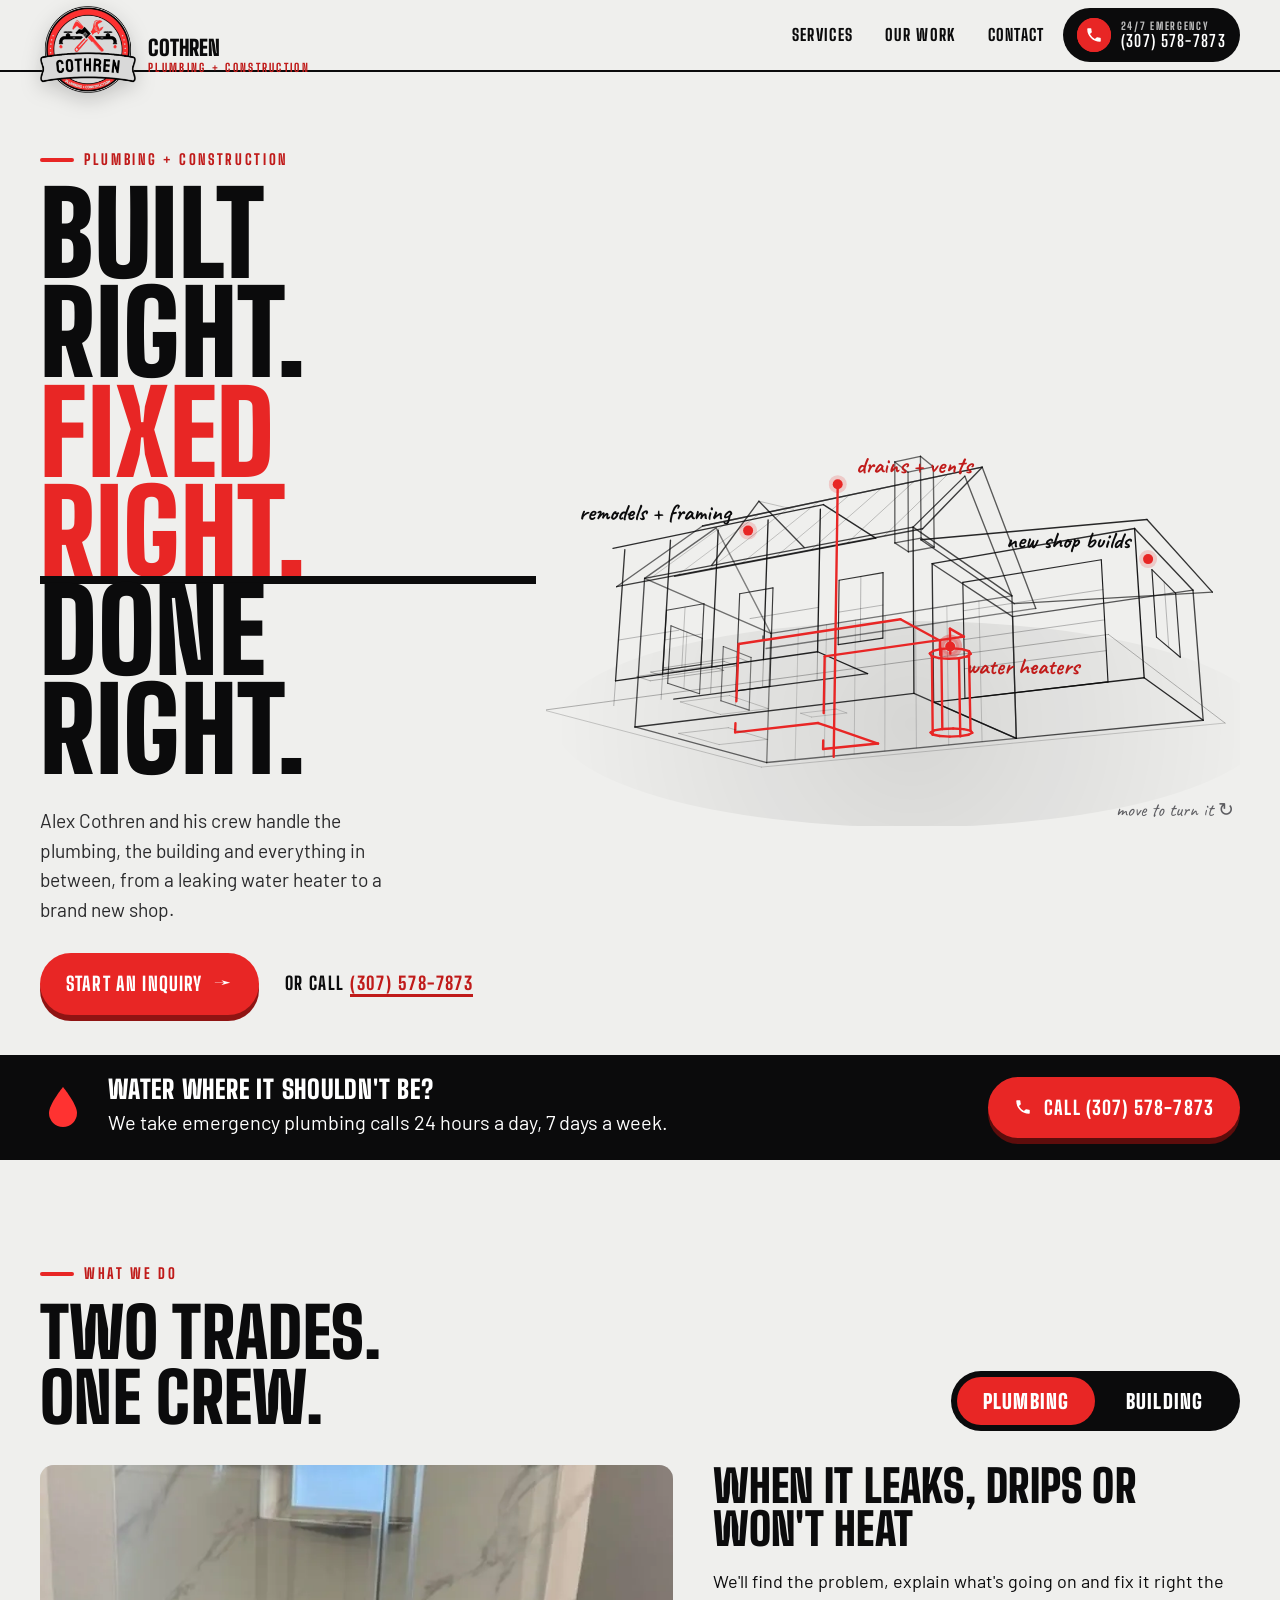
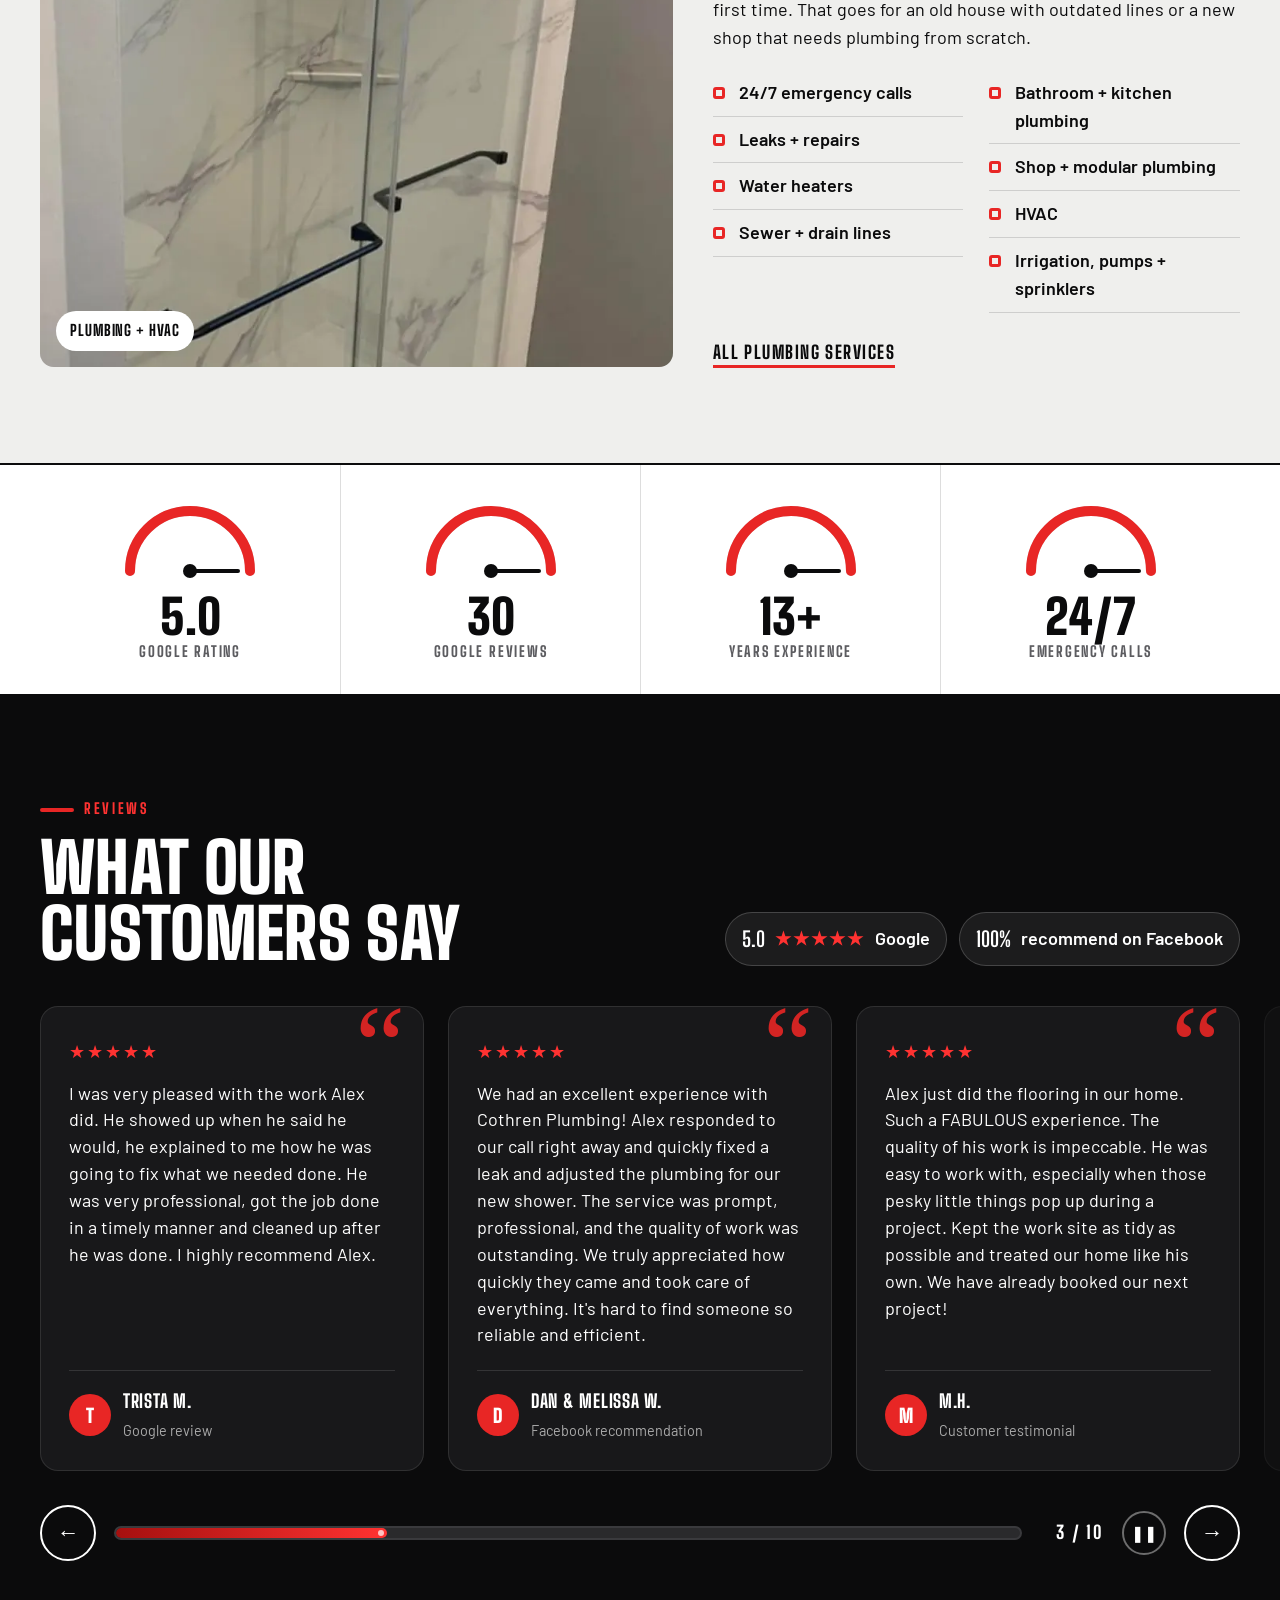
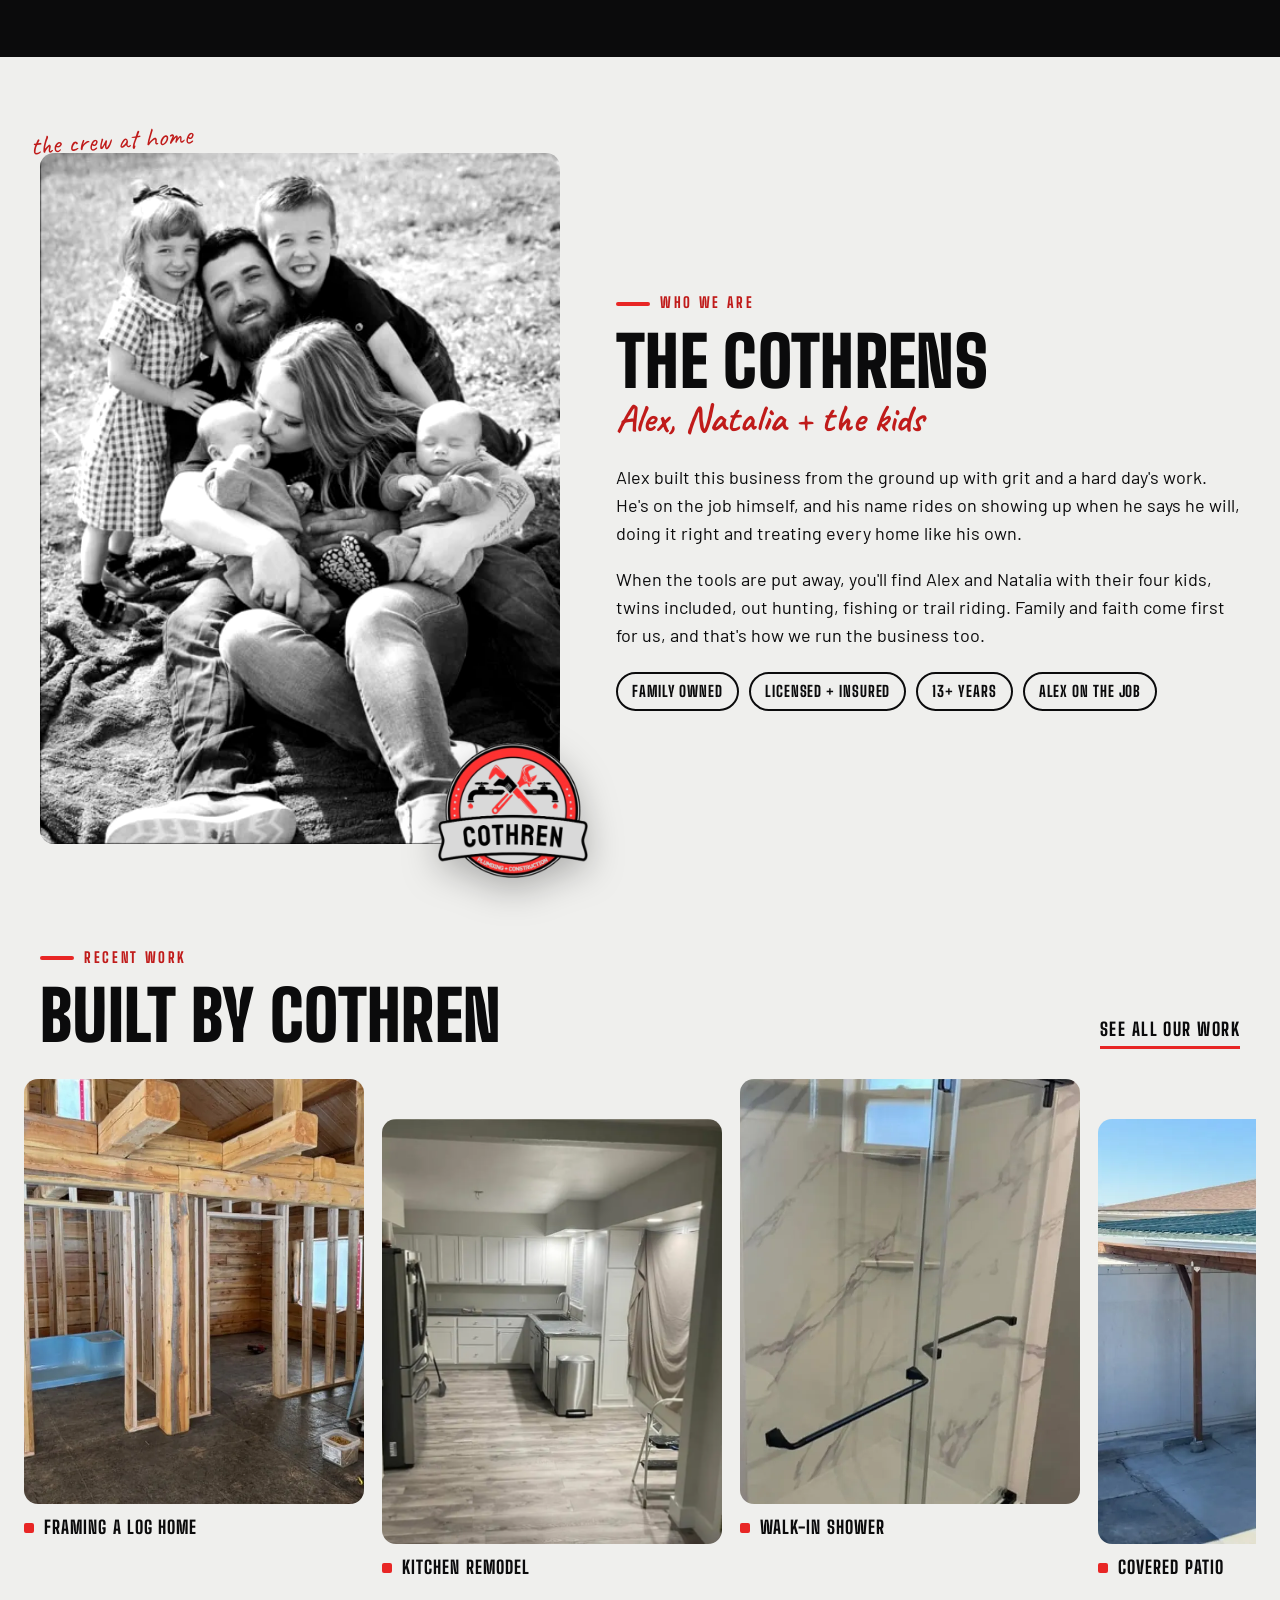
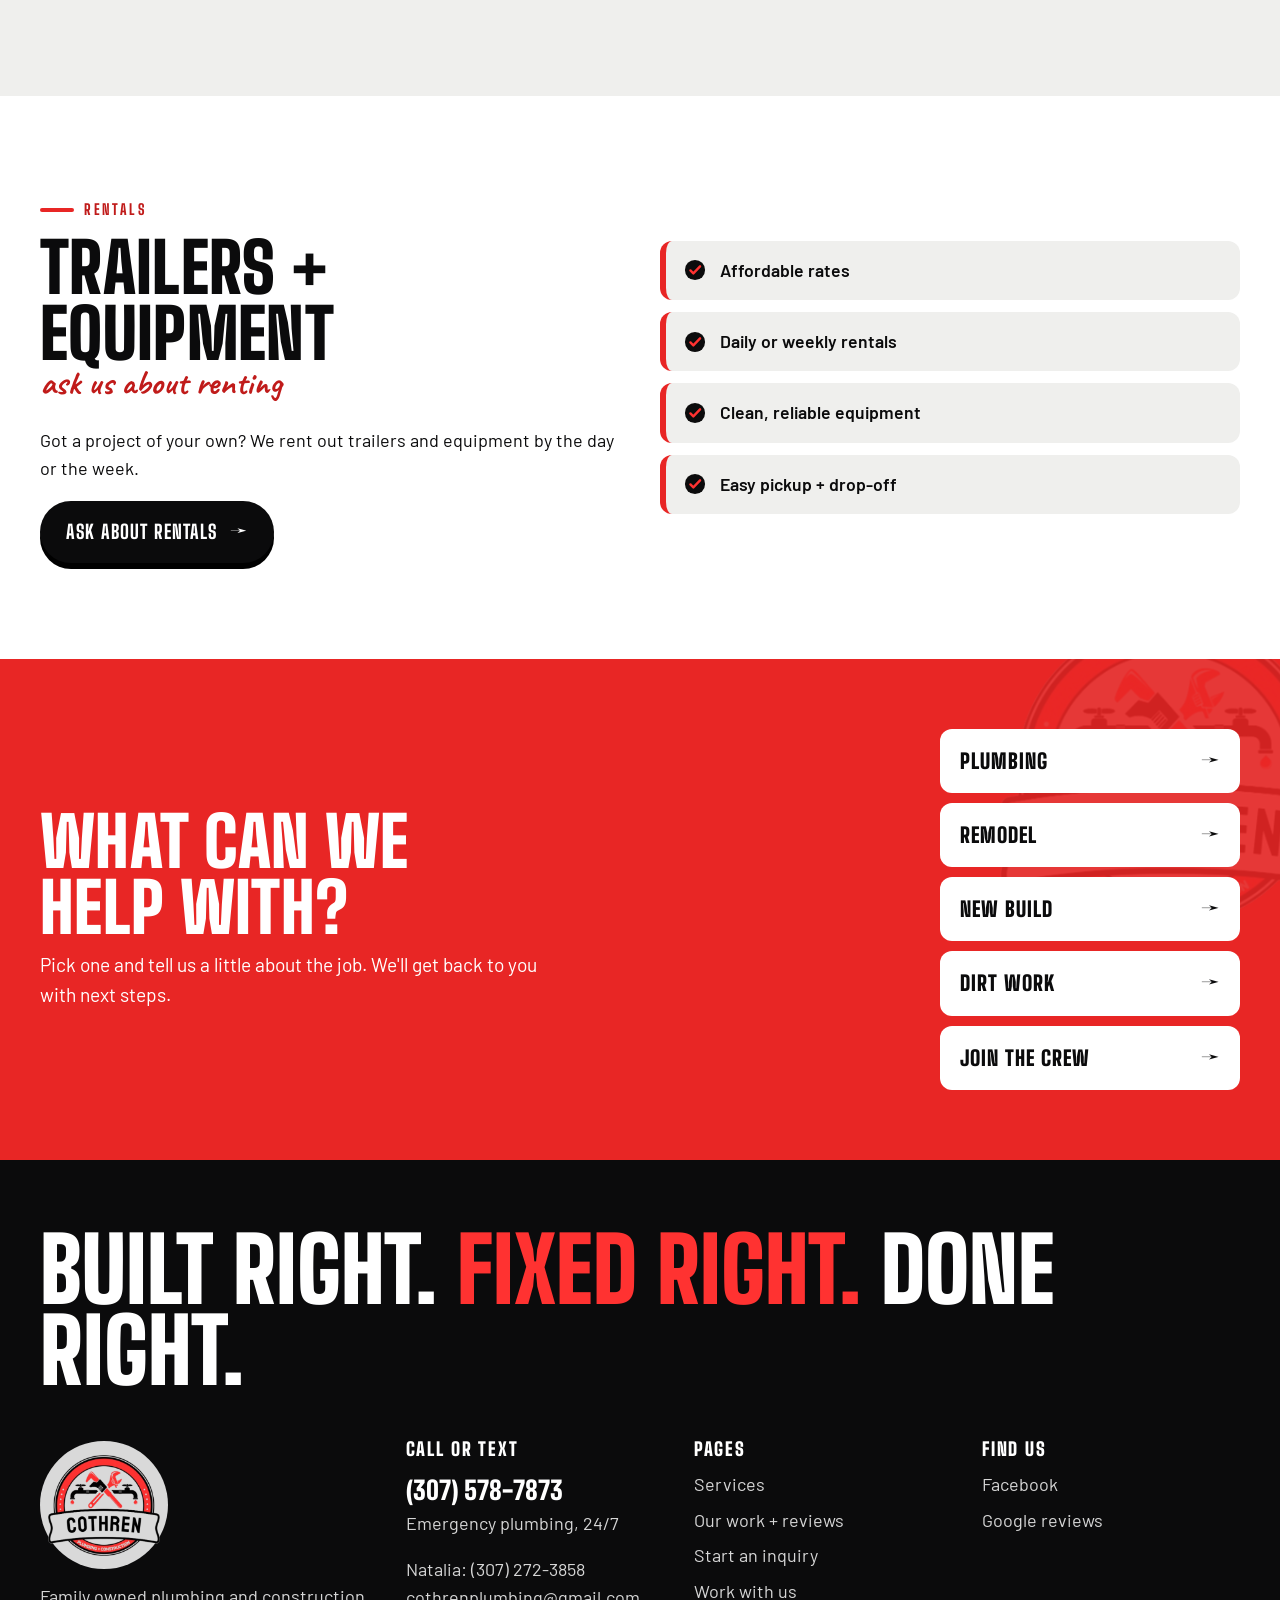
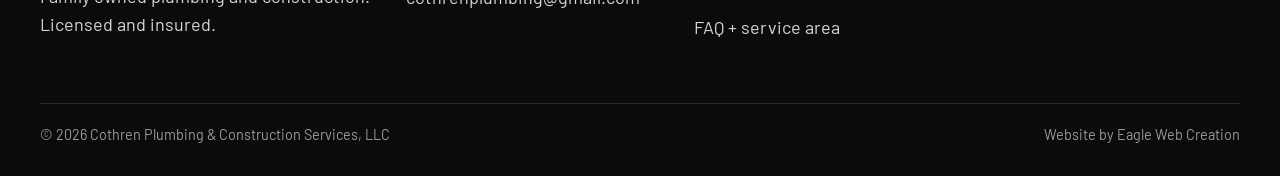
==== index.html @ 274f6be0 "First version of the Cothren Plumbing & Construction site Five pages (home, services, work, contact," ====
<!doctype html>
<html lang="en">
<head>
<meta charset="utf-8">
<meta name="viewport" content="width=device-width, initial-scale=1">
<title>Cothren Plumbing &amp; Construction | Plumbing, Remodels and New Builds</title>
<meta name="description" content="Plumbing, HVAC, remodels, new homes and shops, dirt work and concrete from one family owned crew. Emergency plumbing calls 24/7. Licensed and insured.">
<meta name="robots" content="noindex, nofollow">
<link rel="canonical" href="https://cothrenplumbingandconstruction.com/">
<meta name="theme-color" content="#0B0B0C">
<meta property="og:type" content="website">
<meta property="og:site_name" content="Cothren Plumbing &amp; Construction">
<meta property="og:title" content="Cothren Plumbing &amp; Construction | Plumbing, Remodels and New Builds">
<meta property="og:description" content="Plumbing, HVAC, remodels, new homes and shops, dirt work and concrete from one family owned crew. Emergency plumbing calls 24/7. Licensed and insured.">
<meta property="og:url" content="https://cothrenplumbingandconstruction.com/">
<meta property="og:image" content="https://cothrenplumbingandconstruction.com/images/og-cothren.jpg">
<meta property="og:image:width" content="1200">
<meta property="og:image:height" content="630">
<meta property="og:image:alt" content="Cothren Plumbing &amp; Construction badge logo with the words Built right. Fixed right. Done right.">
<meta name="twitter:card" content="summary_large_image">
<link rel="icon" href="/favicon.ico" sizes="any">
<link rel="icon" href="/images/favicon-32.png" type="image/png" sizes="32x32">
<link rel="apple-touch-icon" href="/images/apple-touch-icon.png">
<link rel="preconnect" href="https://fonts.googleapis.com">
<link rel="preconnect" href="https://fonts.gstatic.com" crossorigin>
<link rel="stylesheet" href="https://fonts.googleapis.com/css2?family=Barlow:wght@400;600;700&family=Big+Shoulders+Display:wght@800;900&family=Caveat:wght@700&display=swap">
<link rel="stylesheet" href="/styles.css?v=1">
<script type="application/ld+json">{"@context":"https://schema.org","@type":["Plumber","GeneralContractor"],"@id":"https://cothrenplumbingandconstruction.com/#business","name":"Cothren Plumbing & Construction Services, LLC","alternateName":"Cothren Plumbing & Construction","slogan":"Built right. Fixed right. Done right.","url":"https://cothrenplumbingandconstruction.com/","logo":"https://cothrenplumbingandconstruction.com/images/icon-512.png","image":["https://cothrenplumbingandconstruction.com/images/og-cothren.jpg","https://cothrenplumbingandconstruction.com/images/work/kitchen-remodel.jpg","https://cothrenplumbingandconstruction.com/images/work/framing-log-cabin.jpg"],"telephone":"+13075787873","email":"cothrenplumbing@gmail.com","founder":[{"@type":"Person","name":"Alex Cothren"},{"@type":"Person","name":"Natalia Cothren"}],"address":{"@type":"PostalAddress","addressLocality":"Lovell","addressRegion":"WY","addressCountry":"US"},"areaServed":[{"@type":"City","name":"Lovell, Wyoming"},{"@type":"Place","name":"Big Horn Basin, Wyoming"}],"openingHoursSpecification":[{"@type":"OpeningHoursSpecification","dayOfWeek":["Monday","Tuesday","Wednesday","Thursday","Friday","Saturday","Sunday"],"opens":"00:00","closes":"23:59"}],"contactPoint":[{"@type":"ContactPoint","telephone":"+13075787873","contactType":"customer service","availableLanguage":"English"},{"@type":"ContactPoint","telephone":"+13072723858","contactType":"employment inquiries"}],"knowsAbout":["Plumbing","HVAC","Remodeling","New construction","Excavation","Concrete","Irrigation"],"hasOfferCatalog":{"@type":"OfferCatalog","name":"Plumbing and construction services","itemListElement":[{"@type":"Offer","itemOffered":{"@type":"Service","name":"Emergency plumbing"}},{"@type":"Offer","itemOffered":{"@type":"Service","name":"Plumbing repair"}},{"@type":"Offer","itemOffered":{"@type":"Service","name":"Water heater repair and replacement"}},{"@type":"Offer","itemOffered":{"@type":"Service","name":"Sewer and drain lines"}},{"@type":"Offer","itemOffered":{"@type":"Service","name":"HVAC"}},{"@type":"Offer","itemOffered":{"@type":"Service","name":"Full and partial remodels"}},{"@type":"Offer","itemOffered":{"@type":"Service","name":"Bathroom remodels"}},{"@type":"Offer","itemOffered":{"@type":"Service","name":"Flooring"}},{"@type":"Offer","itemOffered":{"@type":"Service","name":"Framing"}},{"@type":"Offer","itemOffered":{"@type":"Service","name":"Drywall"}},{"@type":"Offer","itemOffered":{"@type":"Service","name":"Painting"}},{"@type":"Offer","itemOffered":{"@type":"Service","name":"Window installation"}},{"@type":"Offer","itemOffered":{"@type":"Service","name":"New construction homes"}},{"@type":"Offer","itemOffered":{"@type":"Service","name":"New construction shops"}},{"@type":"Offer","itemOffered":{"@type":"Service","name":"Shed and garage builds"}},{"@type":"Offer","itemOffered":{"@type":"Service","name":"Deck and fence building and repair"}},{"@type":"Offer","itemOffered":{"@type":"Service","name":"Excavation"}},{"@type":"Offer","itemOffered":{"@type":"Service","name":"Dirt work"}},{"@type":"Offer","itemOffered":{"@type":"Service","name":"Concrete"}},{"@type":"Offer","itemOffered":{"@type":"Service","name":"Irrigation, pump and sprinkler installation and repair"}},{"@type":"Offer","itemOffered":{"@type":"Service","name":"Custom landscaping"}},{"@type":"Offer","itemOffered":{"@type":"Service","name":"Trailer and equipment rentals"}}]},"sameAs":["https://www.facebook.com/profile.php?id=100093458192130","https://maps.google.com/?cid=2428096100766820011"]}</script>
<script type="application/ld+json">{"@context":"https://schema.org","@type":"WebSite","name":"Cothren Plumbing & Construction","url":"https://cothrenplumbingandconstruction.com/","publisher":{"@id":"https://cothrenplumbingandconstruction.com/#business"}}</script>
</head>
<body>
<a class="skip" href="#main">Skip to content</a>
<header class="top">
  <div class="wrap">
    <a class="brand" href="/" aria-label="Cothren Plumbing &amp; Construction home">
      <img src="/images/logo-badge-360.png" alt="" width="360" height="325">
      <span class="name">Cothren<small>Plumbing + Construction</small></span>
    </a>
    <button class="menu-btn" type="button" aria-expanded="false" aria-controls="nav" aria-label="Menu"><span></span><span></span><span></span></button>
    <nav class="nav" id="nav" aria-label="Main">
      <a href="/services">Services</a>
      <a href="/work">Our Work</a>
      <a href="/contact">Contact</a>
      <a class="call-pill" href="tel:+13075787873"><span class="dot"><svg viewBox="0 0 24 24" width="18" height="18" aria-hidden="true"><path fill="currentColor" d="M6.6 10.8a15.1 15.1 0 0 0 6.6 6.6l2.2-2.2a1 1 0 0 1 1-.25 11.4 11.4 0 0 0 3.6.57 1 1 0 0 1 1 1V20a1 1 0 0 1-1 1A17 17 0 0 1 3 4a1 1 0 0 1 1-1h3.5a1 1 0 0 1 1 1c0 1.25.2 2.45.57 3.57a1 1 0 0 1-.25 1z"/></svg></span><span><small>24/7 emergency</small><b>(307) 578-7873</b></span></a>
    </nav>
  </div>
</header>
<main id="main">
<section class="hero">
  <div class="wrap">
    <div>
      <p class="kicker">Plumbing + Construction</p>
      <h1 class="motto"><span class="ln">Built right.</span><span class="ln">Fixed right.</span><span class="ln">Done right.</span></h1>
      <p class="hero-lede">Alex Cothren and his crew handle the plumbing, the building and everything in between, from a leaking water heater to a brand new shop.</p>
      <div class="hero-cta">
        <a class="btn" href="/contact">Start an inquiry <span class="arr" aria-hidden="true">&rarr;</span></a>
        <span class="or">or call <a href="tel:+13075787873">(307) 578-7873</a></span>
      </div>
    </div>
    <div class="stage" aria-label="A turning 3D blueprint of a house and shop with the plumbing drawn in red" role="img">
      <canvas id="house3d" aria-hidden="true"></canvas>
      <div class="note l" data-at="roof"><i></i><span>remodels + framing</span></div>
      <div class="note r red" data-at="vent"><i></i><span>drains + vents</span></div>
      <div class="note b red" data-at="heater"><i></i><span>water heaters</span></div>
      <div class="note l" data-at="shop"><i></i><span>new shop builds</span></div>
      <span class="hint" aria-hidden="true">move to turn it &#8635;</span>
    </div>
  </div>
</section>

<section class="band" aria-label="Emergency plumbing">
  <div class="wrap">
    <svg class="drop" viewBox="0 0 46 46" aria-hidden="true"><path d="M23 3C23 3 9 20 9 29a14 14 0 0 0 28 0C37 20 23 3 23 3z"/></svg>
    <p><b>Water where it shouldn't be?</b>We take emergency plumbing calls 24 hours a day, 7 days a week.</p>
    <a class="btn" href="tel:+13075787873"><svg viewBox="0 0 24 24" width="18" height="18" aria-hidden="true"><path fill="currentColor" d="M6.6 10.8a15.1 15.1 0 0 0 6.6 6.6l2.2-2.2a1 1 0 0 1 1-.25 11.4 11.4 0 0 0 3.6.57 1 1 0 0 1 1 1V20a1 1 0 0 1-1 1A17 17 0 0 1 3 4a1 1 0 0 1 1-1h3.5a1 1 0 0 1 1 1c0 1.25.2 2.45.57 3.57a1 1 0 0 1-.25 1z"/></svg> Call (307) 578-7873</a>
  </div>
</section>

<section class="pad" aria-labelledby="trades-h">
  <div class="wrap">
    <div class="trades-head reveal">
      <div><p class="kicker">What we do</p><h2 id="trades-h">Two trades.<br>One crew.</h2></div>
      <div class="switch" role="tablist" aria-label="Pick a trade" data-side="plumb">
        <span class="knob" aria-hidden="true"></span>
        <button role="tab" id="t-plumb" aria-selected="true" aria-controls="p-plumb" data-side="plumb">Plumbing</button>
        <button role="tab" id="t-build" aria-selected="false" aria-controls="p-build" data-side="build" tabindex="-1">Building</button>
      </div>
    </div>
    <div class="trade show" id="p-plumb" role="tabpanel" aria-labelledby="t-plumb">
      <div class="pic"><picture><source srcset="/images/work/shower-glass-door.webp" type="image/webp"><img src="/images/work/shower-glass-door.jpg" alt="A finished walk-in shower with a glass door" width="805" height="765" loading="lazy" decoding="async"></picture><span class="tag">Plumbing + HVAC</span></div>
      <div class="copy">
        <h3>When it leaks, drips or won't heat</h3>
        <p>We'll find the problem, explain what's going on and fix it right the first time. That goes for an old house with outdated lines or a new shop that needs plumbing from scratch.</p>
        <ul class="svc-list"><li>24/7 emergency calls</li><li>Leaks + repairs</li><li>Water heaters</li><li>Sewer + drain lines</li><li>Bathroom + kitchen plumbing</li><li>Shop + modular plumbing</li><li>HVAC</li><li>Irrigation, pumps + sprinklers</li></ul>
        <a class="textlink" href="/services#plumbing">All plumbing services</a>
      </div>
    </div>
    <div class="trade" id="p-build" role="tabpanel" aria-labelledby="t-build" hidden>
      <div class="pic"><picture><source srcset="/images/work/framing-log-cabin.webp" type="image/webp"><img src="/images/work/framing-log-cabin.jpg" alt="Log home framing going up" width="902" height="772" loading="lazy" decoding="async"></picture><span class="tag">Construction</span></div>
      <div class="copy">
        <h3>From the dirt work to the trim</h3>
        <p>Remodels, new homes, shops, decks and the ground work underneath them. Because we do plumbing too, the pipes in your remodel get done by the same people who built it.</p>
        <ul class="svc-list"><li>Full + partial remodels</li><li>Flooring</li><li>Framing + drywall</li><li>New homes + shops</li><li>Sheds + garages</li><li>Decks + fences</li><li>Windows + painting</li><li>Excavation, dirt work + concrete</li></ul>
        <a class="textlink" href="/services#remodels">All construction services</a>
      </div>
    </div>
  </div>
</section>

<section class="gauges" aria-label="Cothren by the numbers">
  <div class="wrap">
    <div class="gauge" data-val="5.0" data-max="5" data-dec="1" data-suf="">
        <svg viewBox="0 0 132 82" aria-hidden="true"><path class="arc" d="M6 72 A60 60 0 0 1 126 72"/><path class="fill" d="M6 72 A60 60 0 0 1 126 72"/><g class="needle"><line x1="66" y1="72" x2="66" y2="24" stroke="#0B0B0C" stroke-width="4" stroke-linecap="round"/></g><circle class="hub" cx="66" cy="72" r="7"/></svg>
        <b>5.0</b><span>Google rating</span>
      </div>
    <div class="gauge" data-val="30" data-max="30" data-dec="0" data-suf="">
        <svg viewBox="0 0 132 82" aria-hidden="true"><path class="arc" d="M6 72 A60 60 0 0 1 126 72"/><path class="fill" d="M6 72 A60 60 0 0 1 126 72"/><g class="needle"><line x1="66" y1="72" x2="66" y2="24" stroke="#0B0B0C" stroke-width="4" stroke-linecap="round"/></g><circle class="hub" cx="66" cy="72" r="7"/></svg>
        <b>30</b><span>Google reviews</span>
      </div>
    <div class="gauge" data-val="13" data-max="13" data-dec="0" data-suf="+">
        <svg viewBox="0 0 132 82" aria-hidden="true"><path class="arc" d="M6 72 A60 60 0 0 1 126 72"/><path class="fill" d="M6 72 A60 60 0 0 1 126 72"/><g class="needle"><line x1="66" y1="72" x2="66" y2="24" stroke="#0B0B0C" stroke-width="4" stroke-linecap="round"/></g><circle class="hub" cx="66" cy="72" r="7"/></svg>
        <b>13+</b><span>Years experience</span>
      </div>
    <div class="gauge" data-val="24" data-max="24" data-dec="0" data-suf="/7">
        <svg viewBox="0 0 132 82" aria-hidden="true"><path class="arc" d="M6 72 A60 60 0 0 1 126 72"/><path class="fill" d="M6 72 A60 60 0 0 1 126 72"/><g class="needle"><line x1="66" y1="72" x2="66" y2="24" stroke="#0B0B0C" stroke-width="4" stroke-linecap="round"/></g><circle class="hub" cx="66" cy="72" r="7"/></svg>
        <b>24/7</b><span>Emergency calls</span>
      </div>
  </div>
</section>

<section class="reviews pad on-dark" aria-labelledby="rv-h">
  <div class="wrap">
    <div class="head reveal">
      <div><p class="kicker">Reviews</p><h2 id="rv-h">What our<br>customers say</h2></div>
      <div class="score">
        <a href="https://maps.google.com/?cid=2428096100766820011" target="_blank" rel="noopener"><b>5.0</b> <span class="stars" aria-hidden="true">&#9733;&#9733;&#9733;&#9733;&#9733;</span> Google</a>
        <a href="https://www.facebook.com/profile.php?id=100093458192130&sk=reviews" target="_blank" rel="noopener"><b>100%</b> recommend on Facebook</a>
      </div>
    </div>
    <div class="carousel" role="region" aria-roledescription="carousel" aria-labelledby="rv-h" tabindex="0">
      <div class="track">
        <article class="rv" aria-roledescription="slide">
          <div class="stars" aria-label="5 out of 5 stars">&#9733;&#9733;&#9733;&#9733;&#9733;</div>
          <blockquote>I was very pleased with the work Alex did. He showed up when he said he would, he explained to me how he was going to fix what we needed done. He was very professional, got the job done in a timely manner and cleaned up after he was done. I highly recommend Alex.</blockquote>
          <div class="who"><span class="av" aria-hidden="true">T</span><span><b>Trista M.</b><small>Google review</small></span></div>
        </article><article class="rv" aria-roledescription="slide">
          <div class="stars" aria-label="5 out of 5 stars">&#9733;&#9733;&#9733;&#9733;&#9733;</div>
          <blockquote>We had an excellent experience with Cothren Plumbing! Alex responded to our call right away and quickly fixed a leak and adjusted the plumbing for our new shower. The service was prompt, professional, and the quality of work was outstanding. We truly appreciated how quickly they came and took care of everything. It&#x27;s hard to find someone so reliable and efficient.</blockquote>
          <div class="who"><span class="av" aria-hidden="true">D</span><span><b>Dan &amp; Melissa W.</b><small>Facebook recommendation</small></span></div>
        </article><article class="rv" aria-roledescription="slide">
          <div class="stars" aria-label="5 out of 5 stars">&#9733;&#9733;&#9733;&#9733;&#9733;</div>
          <blockquote>Alex just did the flooring in our home. Such a FABULOUS experience. The quality of his work is impeccable. He was easy to work with, especially when those pesky little things pop up during a project. Kept the work site as tidy as possible and treated our home like his own. We have already booked our next project!</blockquote>
          <div class="who"><span class="av" aria-hidden="true">M</span><span><b>M.H.</b><small>Customer testimonial</small></span></div>
        </article><article class="rv" aria-roledescription="slide">
          <div class="stars" aria-label="5 out of 5 stars">&#9733;&#9733;&#9733;&#9733;&#9733;</div>
          <blockquote>What a great company! Stand up family running this business. We had a plumbing issue we were stumped on. We called Cothren Plumbing. Alex helped us and we were good to go in no time! Definitely recommend!</blockquote>
          <div class="who"><span class="av" aria-hidden="true">B</span><span><b>Brook G.</b><small>Google review</small></span></div>
        </article><article class="rv" aria-roledescription="slide">
          <div class="stars" aria-label="5 out of 5 stars">&#9733;&#9733;&#9733;&#9733;&#9733;</div>
          <blockquote>We were having trouble with a backed up sewer line. Although Alex was working out of town, as soon as he finished the job he was at our back door willing to help us with the problem. It wasn&#x27;t something that was a quick fix but he was here until after dark. He made sure everything was working properly before he left for home.</blockquote>
          <div class="who"><span class="av" aria-hidden="true">J</span><span><b>J.J.</b><small>Customer testimonial</small></span></div>
        </article><article class="rv" aria-roledescription="slide">
          <div class="stars" aria-label="5 out of 5 stars">&#9733;&#9733;&#9733;&#9733;&#9733;</div>
          <blockquote>Hired him to install kitchen floor. Very Very professional. The guys working with him are just as professional. Reasonable price. Highly recommend.</blockquote>
          <div class="who"><span class="av" aria-hidden="true">D</span><span><b>Dave N.</b><small>Facebook recommendation</small></span></div>
        </article><article class="rv" aria-roledescription="slide">
          <div class="stars" aria-label="5 out of 5 stars">&#9733;&#9733;&#9733;&#9733;&#9733;</div>
          <blockquote>We had Alex remodel 3 bathrooms in our home. We really appreciated his reliability and timeliness. He was especially skilled at problem solving some of the issues with updating and rerouting plumbing in our older home.</blockquote>
          <div class="who"><span class="av" aria-hidden="true">J</span><span><b>J.A.</b><small>Customer testimonial</small></span></div>
        </article><article class="rv" aria-roledescription="slide">
          <div class="stars" aria-label="5 out of 5 stars">&#9733;&#9733;&#9733;&#9733;&#9733;</div>
          <blockquote>Alex was in and out super quick when fixing our hot water heater. He had to go underneath the house at one point. My husband went down about a week later to check the work and was surprised at how neat and tidy he left everything. Price was very reasonable. Highly recommend.</blockquote>
          <div class="who"><span class="av" aria-hidden="true">J</span><span><b>J.B.</b><small>Customer testimonial</small></span></div>
        </article><article class="rv" aria-roledescription="slide">
          <div class="stars" aria-label="5 out of 5 stars">&#9733;&#9733;&#9733;&#9733;&#9733;</div>
          <blockquote>Alex responded quickly and gave us a bid and time frame that he could complete the work. They came exactly when they said they would and always communicated well with us. They actually completed the job faster than he had projected. We really appreciated that he kept his word. Thanks Alex and Dylan</blockquote>
          <div class="who"><span class="av" aria-hidden="true">B</span><span><b>B. + M.R.</b><small>Customer testimonial</small></span></div>
        </article><article class="rv" aria-roledescription="slide">
          <div class="stars" aria-label="5 out of 5 stars">&#9733;&#9733;&#9733;&#9733;&#9733;</div>
          <blockquote>This family owned business has been nothing but the best! Very fast and very understanding!</blockquote>
          <div class="who"><span class="av" aria-hidden="true">S</span><span><b>Serrenity Z.</b><small>Google review</small></span></div>
        </article>
      </div>
      <div class="ctrl">
        <button class="prev" type="button" aria-label="Previous reviews">&larr;</button>
        <div class="flow" aria-hidden="true"><i></i></div>
        <span class="count" aria-live="polite"></span>
        <button class="pause" type="button" aria-label="Pause reviews" aria-pressed="false"></button>
        <button class="next" type="button" aria-label="Next reviews">&rarr;</button>
      </div>
    </div>
  </div>
</section>

<section class="family pad" aria-labelledby="fam-h">
  <div class="wrap">
    <div class="frame reveal">
      <span class="scrawl" aria-hidden="true">the crew at home</span>
      <picture><source srcset="/images/cothren-family.webp" type="image/webp"><img src="/images/cothren-family.jpg" alt="Alex and Natalia Cothren with their four kids" width="459" height="610" loading="lazy" decoding="async"></picture>
      <img class="badge" src="/images/logo-badge-360.png" alt="" width="360" height="325" loading="lazy">
    </div>
    <div class="reveal">
      <p class="kicker">Who we are</p>
      <h2 id="fam-h">The Cothrens<span class="hand">Alex, Natalia + the kids</span></h2>
      <p>Alex built this business from the ground up with grit and a hard day's work. He's on the job himself, and his name rides on showing up when he says he will, doing it right and treating every home like his own.</p>
      <p>When the tools are put away, you'll find Alex and Natalia with their four kids, twins included, out hunting, fishing or trail riding. Family and faith come first for us, and that's how we run the business too.</p>
      <div class="facts"><span>Family owned</span><span>Licensed + insured</span><span>13+ years</span><span>Alex on the job</span></div>
    </div>
  </div>
</section>

<section class="pad" aria-labelledby="work-h" style="padding-top:0">
  <div class="wrap">
    <div class="strip-head reveal">
      <div><p class="kicker">Recent work</p><h2 id="work-h">Built by Cothren</h2></div>
      <a class="textlink" href="/work">See all our work</a>
    </div>
    <div class="strip" tabindex="0" aria-label="Photos of recent jobs, scroll sideways"><figure><picture><source srcset="/images/work/framing-log-cabin.webp" type="image/webp"><img src="/images/work/framing-log-cabin.jpg" alt="Framing a log home" width="902" height="772" loading="lazy" decoding="async"></picture><figcaption>Framing a log home</figcaption></figure><figure><picture><source srcset="/images/work/kitchen-remodel.webp" type="image/webp"><img src="/images/work/kitchen-remodel.jpg" alt="Kitchen remodel" width="783" height="857" loading="lazy" decoding="async"></picture><figcaption>Kitchen remodel</figcaption></figure><figure><picture><source srcset="/images/work/shower-glass-door.webp" type="image/webp"><img src="/images/work/shower-glass-door.jpg" alt="Walk-in shower" width="805" height="765" loading="lazy" decoding="async"></picture><figcaption>Walk-in shower</figcaption></figure><figure><picture><source srcset="/images/work/covered-patio.webp" type="image/webp"><img src="/images/work/covered-patio.jpg" alt="Covered patio" width="828" height="772" loading="lazy" decoding="async"></picture><figcaption>Covered patio</figcaption></figure><figure><picture><source srcset="/images/work/tile-shower.webp" type="image/webp"><img src="/images/work/tile-shower.jpg" alt="Tile shower" width="890" height="864" loading="lazy" decoding="async"></picture><figcaption>Tile shower</figcaption></figure><figure><picture><source srcset="/images/work/kitchen-butcher-block.webp" type="image/webp"><img src="/images/work/kitchen-butcher-block.jpg" alt="Butcher block kitchen" width="783" height="774" loading="lazy" decoding="async"></picture><figcaption>Butcher block kitchen</figcaption></figure></div>
  </div>
</section>

<section class="rentals pad" aria-labelledby="rent-h">
  <div class="wrap">
    <div class="reveal">
      <p class="kicker">Rentals</p>
      <h2 id="rent-h">Trailers + equipment<span class="hand">ask us about renting</span></h2>
      <p>Got a project of your own? We rent out trailers and equipment by the day or the week.</p>
      <a class="btn dark" href="/contact?need=rentals">Ask about rentals <span class="arr" aria-hidden="true">&rarr;</span></a>
    </div>
    <ul class="checks reveal">
      <li><svg viewBox="0 0 24 24" aria-hidden="true"><circle cx="12" cy="12" r="11" fill="#0B0B0C"/><path d="M7 12.5l3.2 3.2L17.5 8" fill="none" stroke="#FF3231" stroke-width="2.6" stroke-linecap="round" stroke-linejoin="round"/></svg> Affordable rates</li>
      <li><svg viewBox="0 0 24 24" aria-hidden="true"><circle cx="12" cy="12" r="11" fill="#0B0B0C"/><path d="M7 12.5l3.2 3.2L17.5 8" fill="none" stroke="#FF3231" stroke-width="2.6" stroke-linecap="round" stroke-linejoin="round"/></svg> Daily or weekly rentals</li>
      <li><svg viewBox="0 0 24 24" aria-hidden="true"><circle cx="12" cy="12" r="11" fill="#0B0B0C"/><path d="M7 12.5l3.2 3.2L17.5 8" fill="none" stroke="#FF3231" stroke-width="2.6" stroke-linecap="round" stroke-linejoin="round"/></svg> Clean, reliable equipment</li>
      <li><svg viewBox="0 0 24 24" aria-hidden="true"><circle cx="12" cy="12" r="11" fill="#0B0B0C"/><path d="M7 12.5l3.2 3.2L17.5 8" fill="none" stroke="#FF3231" stroke-width="2.6" stroke-linecap="round" stroke-linejoin="round"/></svg> Easy pickup + drop-off</li>
    </ul>
  </div>
</section>

<section class="start" aria-labelledby="start-h">
  <img class="ghost" src="/images/logo-badge-360.png" alt="" width="360" height="325" loading="lazy">
  <div class="wrap">
    <div>
      <h2 id="start-h">What can we<br>help with?</h2>
      <p>Pick one and tell us a little about the job. We'll get back to you with next steps.</p>
    </div>
    <div class="picks">
      <a href="/contact?need=plumbing">Plumbing <span class="arr" aria-hidden="true">&rarr;</span></a>
      <a href="/contact?need=remodel">Remodel <span class="arr" aria-hidden="true">&rarr;</span></a>
      <a href="/contact?need=new-build">New build <span class="arr" aria-hidden="true">&rarr;</span></a>
      <a href="/contact?need=dirt">Dirt work <span class="arr" aria-hidden="true">&rarr;</span></a>
      <a href="/contact#jobs">Join the crew <span class="arr" aria-hidden="true">&rarr;</span></a>
    </div>
  </div>
</section>
</main>
<footer class="foot">
  <div class="wrap">
    <p class="motto-line">Built right. <span>Fixed right.</span> Done right.</p>
    <div class="cols">
      <div>
        <div class="disc"><img src="/images/logo-badge-360.png" alt="Cothren Plumbing &amp; Construction logo" width="360" height="325" loading="lazy"></div>
        <p>Family owned plumbing and construction. Licensed and insured.</p>
      </div>
      <div>
        <h4>Call or text</h4>
        <p><a class="tel" href="tel:+13075787873">(307) 578-7873</a><br>Emergency plumbing, 24/7</p>
        <p>Natalia: <a href="tel:+13072723858">(307) 272-3858</a><br><a href="mailto:cothrenplumbing@gmail.com">cothrenplumbing@gmail.com</a></p>
      </div>
      <div>
        <h4>Pages</h4>
        <ul><li><a href="/services">Services</a></li><li><a href="/work">Our work + reviews</a></li><li><a href="/contact">Start an inquiry</a></li><li><a href="/contact#jobs">Work with us</a></li><li><a href="/faq">FAQ + service area</a></li></ul>
      </div>
      <div>
        <h4>Find us</h4>
        <ul><li><a href="https://www.facebook.com/profile.php?id=100093458192130" rel="noopener" target="_blank">Facebook</a></li><li><a href="https://maps.google.com/?cid=2428096100766820011" rel="noopener" target="_blank">Google reviews</a></li></ul>
      </div>
    </div>
    <div class="legal"><span>&copy; <span data-year>2026</span> Cothren Plumbing &amp; Construction Services, LLC</span><span>Website by <a href="https://eaglewebcreation.com" rel="noopener">Eagle Web Creation</a></span></div>
  </div>
</footer>
<nav class="dock" aria-label="Quick contact"><a href="tel:+13075787873"><svg viewBox="0 0 24 24" width="18" height="18" aria-hidden="true"><path fill="currentColor" d="M6.6 10.8a15.1 15.1 0 0 0 6.6 6.6l2.2-2.2a1 1 0 0 1 1-.25 11.4 11.4 0 0 0 3.6.57 1 1 0 0 1 1 1V20a1 1 0 0 1-1 1A17 17 0 0 1 3 4a1 1 0 0 1 1-1h3.5a1 1 0 0 1 1 1c0 1.25.2 2.45.57 3.57a1 1 0 0 1-.25 1z"/></svg> Call</a><a href="/contact">Inquiry</a></nav>
<script src="/site.js?v=1" defer></script>
<script src="/house3d.js?v=1" defer></script>
</body>
</html>
---- styles.css ----
/* Cothren Plumbing & Construction — site styles
   Palette from their badge logo: red, black, white and the light shop grey. */
:root {
  --red: #E82625;        /* badge red, slightly deepened for text on light */
  --red-bright: #FF3231; /* badge red as drawn */
  --red-ink: #C01B1A;    /* small red text on white */
  --ink: #0B0B0C;
  --ink-2: #2A2A2C;
  --grey: #D9D9D9;       /* their site grey */
  --paper: #EFEFED;
  --white: #FFFFFF;
  --muted: #5C5C60;
  --line: rgba(11, 11, 12, .14);
  --display: "Big Shoulders Display", "Oswald", "Arial Narrow", sans-serif;
  --body: "Barlow", "Segoe UI", Arial, sans-serif;
  --hand: "Caveat", "Comic Sans MS", cursive;
  --wrap: 1200px;
  --radius: 14px;
}
*, *::before, *::after { box-sizing: border-box; }
html { -webkit-text-size-adjust: 100%; scroll-behavior: smooth; }
@media (prefers-reduced-motion: reduce) { html { scroll-behavior: auto; } *, *::before, *::after { animation-duration: .001ms !important; animation-iteration-count: 1 !important; transition-duration: .001ms !important; } }
body { margin: 0; font-family: var(--body); font-size: 18px; line-height: 1.55; color: var(--ink); background: var(--paper); }
img { max-width: 100%; height: auto; display: block; }
a { color: inherit; }
p { margin: 0 0 1em; }
h1, h2, h3, h4 { font-family: var(--display); font-weight: 900; line-height: .95; margin: 0 0 .4em; letter-spacing: .005em; text-transform: uppercase; }
h2 { font-size: clamp(2.4rem, 5.4vw, 4.4rem); }
h3 { font-size: 1.7rem; }
.wrap { width: min(var(--wrap), 100% - 32px); margin-inline: auto; }
.skip { position: absolute; left: -999px; top: 8px; background: var(--ink); color: #fff; padding: 10px 14px; z-index: 100; }
.skip:focus { left: 8px; }
:focus-visible { outline: 3px solid var(--red); outline-offset: 3px; }
.sr { position: absolute; width: 1px; height: 1px; overflow: hidden; clip: rect(0 0 0 0); white-space: nowrap; }
.hand { font-family: var(--hand); font-weight: 700; text-transform: none; letter-spacing: 0; }
.kicker { font-family: var(--display); font-weight: 800; text-transform: uppercase; letter-spacing: .18em; font-size: .92rem; color: var(--red-ink); display: inline-flex; align-items: center; gap: 10px; margin: 0 0 14px; }
.kicker::before { content: ""; width: 34px; height: 4px; border-radius: 4px; background: var(--red); }
.on-dark .kicker { color: var(--red-bright); }

/* ---------- buttons ---------- */
.btn { --bg: var(--red); --fg: #fff; display: inline-flex; align-items: center; gap: 12px; padding: 16px 26px; border-radius: 999px; background: var(--bg); color: var(--fg); font-family: var(--display); font-weight: 800; font-size: 1.2rem; letter-spacing: .06em; text-transform: uppercase; text-decoration: none; border: 0; cursor: pointer; position: relative; overflow: hidden; transition: transform .2s ease, box-shadow .2s ease; box-shadow: 0 6px 0 #8f1413; }
.btn:hover { transform: translateY(-2px); box-shadow: 0 8px 0 #8f1413; }
.btn:active { transform: translateY(4px); box-shadow: 0 2px 0 #8f1413; }
.btn .arr { transition: transform .2s ease; }
.btn:hover .arr { transform: translateX(4px); }
.btn.dark { --bg: var(--ink); box-shadow: 0 6px 0 #000; }
.btn.light { --bg: #fff; --fg: var(--ink); box-shadow: 0 6px 0 var(--grey); }
.textlink { font-family: var(--display); font-weight: 800; text-transform: uppercase; letter-spacing: .08em; text-decoration: none; border-bottom: 3px solid var(--red); padding-bottom: 2px; }
.textlink:hover { color: var(--red-ink); }

/* ---------- header: the badge hangs below the bar like a tag ---------- */
.top { position: sticky; top: 0; z-index: 40; background: rgba(239, 239, 237, .92); backdrop-filter: saturate(1.4) blur(8px); -webkit-backdrop-filter: saturate(1.4) blur(8px); border-bottom: 2px solid var(--ink); }
.top .wrap { display: flex; align-items: center; gap: 24px; height: 70px; }
.brand { display: flex; align-items: center; gap: 12px; text-decoration: none; flex: 0 0 auto; align-self: flex-start; }
.brand img { width: 96px; height: auto; margin-top: 6px; filter: drop-shadow(0 6px 10px rgba(0,0,0,.18)); transition: transform .3s ease; }
.brand:hover img { transform: rotate(-6deg); }
.brand .name { font-family: var(--display); font-weight: 900; text-transform: uppercase; line-height: .9; font-size: 1.35rem; margin-top: 20px; }
.brand .name small { display: block; font-size: .72rem; letter-spacing: .2em; color: var(--red-ink); font-weight: 800; margin-top: 4px; }
.nav { margin-left: auto; display: flex; align-items: center; gap: 4px; }
.nav a { font-family: var(--display); font-weight: 800; text-transform: uppercase; letter-spacing: .08em; text-decoration: none; font-size: 1.02rem; padding: 10px 14px; border-radius: 999px; position: relative; }
.nav a::after { content: ""; position: absolute; left: 14px; right: 14px; bottom: 5px; height: 3px; background: var(--red); transform: scaleX(0); transform-origin: left; transition: transform .25s ease; }
.nav a:hover::after, .nav a[aria-current="page"]::after { transform: scaleX(1); }
.call-pill { display: inline-flex; align-items: center; gap: 10px; background: var(--ink); color: #fff; text-decoration: none; padding: 8px 16px 8px 8px; border-radius: 999px; font-family: var(--display); font-weight: 800; letter-spacing: .05em; font-size: 1.05rem; white-space: nowrap; }
.call-pill .dot { width: 34px; height: 34px; border-radius: 50%; background: var(--red); display: grid; place-items: center; position: relative; }
.call-pill .dot::after { content: ""; position: absolute; inset: 0; border-radius: 50%; border: 2px solid var(--red); animation: ping 2.2s ease-out infinite; }
.call-pill small { display: block; font-size: .66rem; letter-spacing: .16em; color: #bdbdbd; line-height: 1; }
.call-pill b { display: block; line-height: 1.05; }
@keyframes ping { from { transform: scale(1); opacity: .9; } to { transform: scale(1.8); opacity: 0; } }
.menu-btn { display: none; margin-left: auto; background: var(--ink); color: #fff; border: 0; width: 48px; height: 48px; border-radius: 50%; cursor: pointer; }
.menu-btn span { display: block; width: 20px; height: 2px; background: #fff; margin: 4px auto; transition: transform .2s ease, opacity .2s ease; }
.menu-btn[aria-expanded="true"] span:nth-child(1) { transform: translateY(6px) rotate(45deg); }
.menu-btn[aria-expanded="true"] span:nth-child(2) { opacity: 0; }
.menu-btn[aria-expanded="true"] span:nth-child(3) { transform: translateY(-6px) rotate(-45deg); }
@media (max-width: 980px) {
  .top .wrap { height: 62px; }
  .brand img { width: 74px; }
  .brand .name { margin-top: 14px; font-size: 1.15rem; }
  .menu-btn { display: block; }
  .nav { position: fixed; inset: 62px 0 auto 0; flex-direction: column; align-items: stretch; gap: 0; background: var(--ink); padding: 18px 16px 26px; transform: translateY(-120%); transition: transform .3s ease; z-index: -1; }
  .nav.open { transform: none; }
  .nav a { color: #fff; font-size: 1.6rem; padding: 12px 6px; border-bottom: 1px solid rgba(255,255,255,.12); border-radius: 0; }
  .nav a::after { left: 6px; right: auto; width: 40px; bottom: 8px; }
  .nav .call-pill { margin-top: 18px; justify-content: center; padding: 12px; font-size: 1.3rem; border: 2px solid var(--red); }
  .nav .call-pill::after { display: none; }
}
@media (max-width: 420px) { .brand .name { display: none; } }

/* sticky phone bar on small screens */
.dock { display: none; }
@media (max-width: 760px) {
  .dock { display: grid; grid-template-columns: 1fr 1fr; position: fixed; left: 0; right: 0; bottom: 0; z-index: 45; background: var(--ink); padding: 8px 10px calc(8px + env(safe-area-inset-bottom)); gap: 8px; box-shadow: 0 -6px 20px rgba(0,0,0,.25); }
  .dock a { display: flex; align-items: center; justify-content: center; gap: 8px; padding: 12px 6px; border-radius: 10px; font-family: var(--display); font-weight: 800; text-transform: uppercase; letter-spacing: .06em; text-decoration: none; color: #fff; font-size: 1.05rem; }
  .dock a:first-child { background: var(--red); }
  .dock a:last-child { border: 2px solid #fff; }
  body { padding-bottom: 74px; }
}

/* ---------- home hero: motto left, 3D house right ---------- */
.hero { position: relative; overflow: hidden; padding: 70px 0 40px; }
.hero .wrap { display: grid; grid-template-columns: minmax(0, 5fr) minmax(0, 7fr); align-items: center; gap: 10px; }
.motto { font-size: clamp(3.6rem, 9vw, 7.6rem); line-height: .86; margin: 0 0 26px; }
.motto span { display: block; position: relative; width: max-content; max-width: 100%; }
.motto .ln { opacity: 0; transform: translateY(24px); animation: rise .7s cubic-bezier(.2,.8,.2,1) forwards; }
.motto .ln:nth-child(2) { animation-delay: .18s; color: var(--red); }
.motto .ln:nth-child(3) { animation-delay: .36s; }
.motto .ln:nth-child(2)::after { content: ""; position: absolute; left: 0; right: 0; bottom: -2px; height: 8px; background: var(--ink); transform: scaleX(0); transform-origin: left; animation: wipe .6s .9s ease forwards; }
@keyframes rise { to { opacity: 1; transform: none; } }
@keyframes wipe { to { transform: scaleX(1); } }
.hero-lede { font-size: 1.2rem; max-width: 34ch; color: var(--ink-2); margin-bottom: 28px; }
.hero-cta { display: flex; flex-wrap: wrap; align-items: center; gap: 18px 26px; }
.hero-cta .or { font-family: var(--display); font-weight: 800; text-transform: uppercase; letter-spacing: .08em; }
.hero-cta .or a { color: var(--red-ink); text-decoration: none; border-bottom: 3px solid currentColor; }
.stage { position: relative; aspect-ratio: 7 / 5; min-height: 340px; touch-action: pan-y; }
.stage canvas { position: absolute; inset: 0; width: 100%; height: 100%; }
.stage .note { position: absolute; left: 0; top: 0; pointer-events: none; opacity: 0; transition: opacity .6s ease; will-change: transform; }
.stage .note.on { opacity: 1; }
.stage .note span { position: absolute; white-space: nowrap; font-family: var(--hand); font-weight: 700; font-size: 1.45rem; color: var(--ink); line-height: 1; }
.stage .note i { position: absolute; width: 10px; height: 10px; border-radius: 50%; background: var(--red); left: -5px; top: -5px; box-shadow: 0 0 0 4px rgba(232,38,37,.18); }
.stage .note.r span { left: 18px; top: -30px; }
.stage .note.l span { right: 18px; top: -30px; }
.stage .note.b span { left: 16px; top: 8px; }
.stage .note.red span { color: var(--red-ink); }
.stage .hint { position: absolute; right: 6px; bottom: 0; font-family: var(--hand); font-size: 1.2rem; color: var(--muted); }
@media (max-width: 900px) {
  .hero { padding-top: 46px; }
  .hero .wrap { grid-template-columns: 1fr; }
  .stage { order: -1; margin: 0 -10px; min-height: 0; }
  .stage .note span { font-size: 1.2rem; }
  .stage .note[data-at="roof"] { display: none; }
  .stage .note.l span { right: -10px; top: -34px; }
  .stage .hint { display: none; }
}

/* ---------- emergency band ---------- */
.band { background: var(--ink); color: #fff; position: relative; }
.band .wrap { display: flex; align-items: center; gap: 22px; padding: 22px 0; flex-wrap: wrap; }
.drop { width: 46px; height: 46px; flex: 0 0 auto; }
.drop path { fill: var(--red-bright); transform-origin: 50% 0; animation: drip 2.4s ease-in-out infinite; }
@keyframes drip { 0%, 100% { transform: scaleY(1); } 50% { transform: scaleY(1.08) translateY(2px); } }
.band p { margin: 0; font-size: 1.25rem; flex: 1 1 320px; }
.band p b { font-family: var(--display); font-weight: 900; text-transform: uppercase; font-size: 1.6rem; letter-spacing: .03em; display: block; line-height: 1; margin-bottom: 4px; }
.band .btn { box-shadow: 0 6px 0 #5e0d0c; }

/* pipe divider (red pipe with fittings) */
.pipe { height: 26px; position: relative; background: linear-gradient(var(--paper), var(--paper)); }
.pipe::before { content: ""; position: absolute; left: 0; right: 0; top: 9px; height: 8px; background: var(--red); }
.pipe i { position: absolute; top: 4px; width: 18px; height: 18px; border-radius: 4px; background: var(--ink); }

section { position: relative; }
.pad { padding: 96px 0; }
@media (max-width: 760px) { .pad { padding: 64px 0; } }

/* ---------- two trades toggle ---------- */
.trades-head { display: flex; flex-wrap: wrap; align-items: end; justify-content: space-between; gap: 18px 30px; margin-bottom: 34px; }
.trades-head h2 { margin: 0; }
.switch { display: inline-grid; grid-template-columns: 1fr 1fr; background: var(--ink); border-radius: 999px; padding: 6px; position: relative; isolation: isolate; }
.switch button { font-family: var(--display); font-weight: 900; text-transform: uppercase; font-size: 1.25rem; letter-spacing: .06em; padding: 12px 26px; border: 0; background: none; color: #fff; cursor: pointer; border-radius: 999px; position: relative; z-index: 1; transition: color .25s ease; }
.switch button[aria-selected="true"] { color: #fff; }
.switch .knob { position: absolute; z-index: 0; top: 6px; bottom: 6px; left: 6px; width: calc(50% - 6px); border-radius: 999px; background: var(--red); transition: transform .35s cubic-bezier(.6,.0,.2,1); }
.switch[data-side="build"] .knob { transform: translateX(100%); }
.trade { display: grid; grid-template-columns: minmax(0, 6fr) minmax(0, 5fr); gap: 40px; align-items: stretch; }
.trade[hidden] { display: none; }
.trade .pic { position: relative; border-radius: var(--radius); overflow: hidden; min-height: 380px; background: var(--grey); }
.trade .pic img { position: absolute; inset: 0; width: 100%; height: 100%; object-fit: cover; transition: transform 1.2s ease; }
.trade.show .pic img { animation: settle 1.2s ease; }
@keyframes settle { from { transform: scale(1.08); } to { transform: scale(1); } }
.trade .pic .tag { position: absolute; left: 16px; bottom: 16px; background: #fff; padding: 8px 14px; border-radius: 999px; font-family: var(--display); font-weight: 800; text-transform: uppercase; letter-spacing: .06em; font-size: .95rem; }
.trade .copy h3 { font-size: clamp(2rem, 3.6vw, 2.8rem); }
.svc-list { list-style: none; margin: 18px 0 26px; padding: 0; columns: 2; column-gap: 26px; }
.svc-list li { break-inside: avoid; padding: 9px 0 9px 26px; border-bottom: 1px solid var(--line); position: relative; font-weight: 600; }
.svc-list li::before { content: ""; position: absolute; left: 0; top: 17px; width: 12px; height: 12px; border: 3px solid var(--red); border-radius: 3px; }
@media (max-width: 860px) { .trade { grid-template-columns: 1fr; } .trade .pic { min-height: 260px; } }
@media (max-width: 520px) { .svc-list { columns: 1; } .switch button { padding: 11px 16px; font-size: 1.1rem; } }

/* ---------- gauges ---------- */
.gauges { background: #fff; border-top: 2px solid var(--ink); border-bottom: 2px solid var(--ink); }
.gauges .wrap { display: grid; grid-template-columns: repeat(4, 1fr); }
.gauge { text-align: center; padding: 34px 12px 30px; border-left: 1px solid var(--line); }
.gauge:first-child { border-left: 0; }
.gauge svg { width: 132px; height: 82px; overflow: visible; }
.gauge .arc { fill: none; stroke: var(--grey); stroke-width: 10; stroke-linecap: round; }
.gauge .fill { fill: none; stroke: var(--red); stroke-width: 10; stroke-linecap: round; stroke-dasharray: 188.5; stroke-dashoffset: 188.5; transition: stroke-dashoffset 1.6s cubic-bezier(.2,.8,.2,1); }
.gauge .needle { transform-origin: 66px 72px; transform: rotate(-90deg); transition: transform 1.6s cubic-bezier(.3,1.4,.4,1); }
.gauge .hub { fill: var(--ink); }
.gauge b { display: block; font-family: var(--display); font-weight: 900; font-size: 3rem; line-height: 1; margin-top: 4px; }
.gauge span { display: block; font-family: var(--display); font-weight: 800; text-transform: uppercase; letter-spacing: .12em; font-size: .92rem; color: var(--muted); }
@media (max-width: 760px) { .gauges .wrap { grid-template-columns: 1fr 1fr; } .gauge:nth-child(3) { border-left: 0; } .gauge:nth-child(n+3) { border-top: 1px solid var(--line); } .gauge svg { width: 110px; height: 70px; } }

/* ---------- reviews carousel ---------- */
.reviews { background: var(--ink); color: #fff; overflow: hidden; }
.reviews .head { display: flex; flex-wrap: wrap; align-items: end; justify-content: space-between; gap: 20px; margin-bottom: 40px; }
.reviews .head h2 { margin: 0; }
.score { display: flex; gap: 12px; flex-wrap: wrap; }
.score a { display: inline-flex; align-items: center; gap: 10px; text-decoration: none; background: rgba(255,255,255,.07); border: 1px solid rgba(255,255,255,.18); padding: 10px 16px; border-radius: 999px; font-weight: 600; transition: background .2s ease; }
.score a:hover { background: rgba(255,255,255,.14); }
.score b { font-family: var(--display); font-size: 1.3rem; }
.stars { color: var(--red-bright); letter-spacing: 2px; }
.carousel { position: relative; }
.track { display: flex; gap: 24px; transition: transform .6s cubic-bezier(.6,0,.2,1); will-change: transform; touch-action: pan-y; }
.rv { flex: 0 0 calc((100% - 48px) / 3); background: #18181a; border: 1px solid rgba(255,255,255,.1); border-radius: 18px; padding: 30px 28px 26px; display: flex; flex-direction: column; position: relative; min-height: 330px; transition: opacity .5s ease, transform .5s ease; }
.rv::before { content: "\201C"; position: absolute; right: 18px; top: -18px; font-family: Georgia, serif; font-size: 7rem; line-height: 1; color: var(--red); opacity: .9; }
.rv .stars { font-size: 1.15rem; margin-bottom: 14px; }
.rv blockquote { margin: 0 0 22px; font-size: 1.12rem; line-height: 1.5; flex: 1; }
.rv .who { display: flex; align-items: center; gap: 12px; border-top: 1px solid rgba(255,255,255,.12); padding-top: 16px; }
.rv .av { width: 42px; height: 42px; border-radius: 50%; background: var(--red); display: grid; place-items: center; font-family: var(--display); font-weight: 900; font-size: 1.2rem; flex: 0 0 auto; }
.rv .who b { display: block; font-family: var(--display); font-weight: 800; letter-spacing: .04em; font-size: 1.15rem; text-transform: uppercase; }
.rv .who small { color: #aaa; font-size: .9rem; }
.rv.dim { opacity: .45; }
.ctrl { display: flex; align-items: center; gap: 18px; margin-top: 34px; }
.ctrl button { width: 56px; height: 56px; border-radius: 50%; border: 2px solid #fff; background: none; color: #fff; cursor: pointer; font-size: 1.4rem; display: grid; place-items: center; transition: background .2s ease, color .2s ease; flex: 0 0 auto; }
.ctrl button:hover { background: #fff; color: var(--ink); }
.ctrl button.pause { width: 44px; height: 44px; font-size: 1rem; border-color: rgba(255,255,255,.4); }
/* progress shown as a pipe filling with water */
.flow { flex: 1; height: 14px; border-radius: 10px; background: #2a2a2c; position: relative; overflow: hidden; border: 2px solid #3a3a3d; }
.flow i { position: absolute; left: 0; top: 0; bottom: 0; width: 0; background: linear-gradient(90deg, #a5100f, var(--red-bright)); border-radius: 10px; transition: width .6s ease; }
.flow i::after { content: ""; position: absolute; right: 3px; top: 2px; width: 6px; height: 6px; border-radius: 50%; background: rgba(255,255,255,.7); }
.count { font-family: var(--display); font-weight: 800; letter-spacing: .1em; min-width: 64px; text-align: right; }
@media (max-width: 980px) { .rv { flex-basis: calc((100% - 24px) / 2); } }
@media (max-width: 640px) { .rv { flex-basis: 88%; min-height: 0; } .track { gap: 14px; } .ctrl button { width: 48px; height: 48px; } }

/* ---------- family ---------- */
.family .wrap { display: grid; grid-template-columns: minmax(0, 5fr) minmax(0, 6fr); gap: 56px; align-items: center; }
.frame { position: relative; }
.frame img { border-radius: var(--radius); filter: grayscale(1) contrast(1.05); width: 100%; }
.frame .badge { position: absolute; right: -28px; bottom: -34px; width: 150px; filter: drop-shadow(0 10px 18px rgba(0,0,0,.28)); animation: spin-in 1s ease both; }
.frame .scrawl { position: absolute; left: -10px; top: -34px; font-family: var(--hand); font-size: 1.7rem; color: var(--red-ink); transform: rotate(-4deg); }
.family h2 .hand { display: block; font-size: .55em; color: var(--red-ink); margin-top: 6px; }
.facts { display: flex; flex-wrap: wrap; gap: 10px; margin-top: 22px; }
.facts span { border: 2px solid var(--ink); border-radius: 999px; padding: 6px 14px; font-family: var(--display); font-weight: 800; text-transform: uppercase; letter-spacing: .06em; font-size: .95rem; }
@keyframes spin-in { from { transform: rotate(-90deg) scale(.6); opacity: 0; } to { transform: none; opacity: 1; } }
@media (max-width: 860px) { .family .wrap { grid-template-columns: 1fr; gap: 50px; } .frame { max-width: 460px; } .frame .badge { right: -8px; width: 120px; } }

/* ---------- work strip ---------- */
.strip-head { display: flex; justify-content: space-between; align-items: end; flex-wrap: wrap; gap: 16px; margin-bottom: 26px; }
.strip-head h2 { margin: 0; }
.strip { display: flex; gap: 18px; overflow-x: auto; scroll-snap-type: x mandatory; padding: 4px 16px 18px; margin: 0 -16px; scrollbar-width: thin; scrollbar-color: var(--red) transparent; cursor: grab; }
.strip.drag { cursor: grabbing; scroll-snap-type: none; }
.strip figure { flex: 0 0 auto; width: clamp(240px, 30vw, 340px); margin: 0; scroll-snap-align: start; }
.strip figure:nth-child(even) { margin-top: 40px; }
.strip img { width: 100%; aspect-ratio: 4 / 5; object-fit: cover; border-radius: var(--radius); pointer-events: none; }
.strip figcaption { font-family: var(--display); font-weight: 800; text-transform: uppercase; letter-spacing: .06em; margin-top: 10px; display: flex; gap: 10px; align-items: center; }
.strip figcaption::before { content: ""; width: 10px; height: 10px; background: var(--red); border-radius: 2px; }

/* ---------- rentals ---------- */
.rentals { background: #fff; }
.rentals .wrap { display: grid; grid-template-columns: minmax(0, 1fr) minmax(0, 1fr); gap: 40px; align-items: center; }
.rentals h2 .hand { display: block; color: var(--red-ink); font-size: .5em; }
.checks { list-style: none; padding: 0; margin: 0; display: grid; gap: 12px; }
.checks li { display: flex; gap: 14px; align-items: center; background: var(--paper); border-radius: 12px; padding: 16px 18px; font-weight: 600; font-size: 1.1rem; border-left: 6px solid var(--red); }
.checks svg { width: 22px; height: 22px; flex: 0 0 auto; }
@media (max-width: 860px) { .rentals .wrap { grid-template-columns: 1fr; } }

/* ---------- start an inquiry panel ---------- */
.start { background: var(--red); color: #fff; overflow: hidden; }
.start .wrap { display: grid; grid-template-columns: minmax(0, 1fr) auto; gap: 30px; align-items: center; padding: 70px 0; position: relative; }
.start h2 { margin: 0 0 10px; }
.start p { font-size: 1.2rem; max-width: 46ch; margin: 0; }
.picks { display: grid; gap: 10px; min-width: 300px; }
.picks a { display: flex; justify-content: space-between; align-items: center; gap: 18px; background: #fff; color: var(--ink); text-decoration: none; padding: 16px 20px; border-radius: 12px; font-family: var(--display); font-weight: 900; text-transform: uppercase; letter-spacing: .05em; font-size: 1.3rem; transition: transform .2s ease, background .2s ease, color .2s ease; }
.picks a:hover { transform: translateX(-6px); background: var(--ink); color: #fff; }
.start .ghost { position: absolute; right: -60px; top: -40px; width: 340px; opacity: .1; pointer-events: none; }
@media (max-width: 860px) { .start .wrap { grid-template-columns: 1fr; } .picks { min-width: 0; } }

/* ---------- inner page header ---------- */
.page-head { padding: 64px 0 46px; position: relative; overflow: hidden; border-bottom: 2px solid var(--ink); }
.page-head h1 { font-size: clamp(3.2rem, 8vw, 6.4rem); line-height: .88; margin: 0 0 18px; }
.page-head h1 em { font-style: normal; color: var(--red); }
.page-head p { font-size: 1.2rem; max-width: 52ch; color: var(--ink-2); margin: 0; }
.page-head .mini-house { position: absolute; right: max(16px, calc((100% - var(--wrap)) / 2)); bottom: -10px; width: min(420px, 40vw); opacity: .9; }
.page-head .mini-house path, .page-head .mini-house line, .page-head .mini-house rect { stroke-dasharray: 600; stroke-dashoffset: 600; animation: draw 2.4s ease forwards; }
@keyframes draw { to { stroke-dashoffset: 0; } }
@media (max-width: 760px) { .page-head .mini-house { display: none; } }

/* ---------- services page ---------- */
.svc-layout { display: grid; grid-template-columns: 250px minmax(0, 1fr); gap: 60px; align-items: start; }
.index { position: sticky; top: 100px; }
.index ol { list-style: none; margin: 0; padding: 0; border-left: 6px solid var(--grey); position: relative; }
.index .level { position: absolute; left: -6px; top: 0; width: 6px; height: 0; background: var(--red); transition: height .3s ease; }
.index a { display: block; padding: 10px 0 10px 20px; text-decoration: none; font-family: var(--display); font-weight: 800; text-transform: uppercase; letter-spacing: .06em; font-size: 1.1rem; color: var(--muted); transition: color .2s ease; }
.index a.on { color: var(--ink); }
.index a span { color: var(--red-ink); margin-right: 8px; }
.group { padding: 10px 0 70px; scroll-margin-top: 100px; }
.group-top { display: flex; gap: 20px; align-items: baseline; border-bottom: 2px solid var(--ink); padding-bottom: 14px; margin-bottom: 26px; flex-wrap: wrap; }
.group-top .no { font-family: var(--display); font-weight: 900; font-size: 4.4rem; line-height: .8; color: transparent; -webkit-text-stroke: 2px var(--red); }
.group-top h2 { font-size: clamp(2.2rem, 4.6vw, 3.4rem); margin: 0; }
.group > p { font-size: 1.15rem; max-width: 60ch; }
.svc-grid { display: grid; grid-template-columns: repeat(2, minmax(0, 1fr)); gap: 16px; }
.svc { background: #fff; border-radius: var(--radius); padding: 22px 22px 20px; border: 1px solid var(--line); position: relative; overflow: hidden; transition: transform .2s ease, box-shadow .2s ease; }
.svc:hover { transform: translateY(-3px); box-shadow: 0 12px 26px rgba(0,0,0,.08); }
.svc::after { content: ""; position: absolute; left: 0; top: 0; bottom: 0; width: 5px; background: var(--red); transform: scaleY(0); transform-origin: top; transition: transform .25s ease; }
.svc:hover::after { transform: scaleY(1); }
.svc h3 { font-size: 1.5rem; margin-bottom: 8px; }
.svc p { margin: 0; color: var(--ink-2); font-size: 1.02rem; }
.svc .em { display: inline-block; background: var(--red); color: #fff; font-family: var(--display); font-weight: 800; font-size: .8rem; letter-spacing: .1em; padding: 3px 10px; border-radius: 999px; text-transform: uppercase; margin-bottom: 10px; }
.group .photo { border-radius: var(--radius); margin-bottom: 22px; width: 100%; max-height: 360px; object-fit: cover; }
@media (max-width: 900px) { .svc-layout { grid-template-columns: 1fr; gap: 10px; } .index { position: static; display: none; } }
@media (max-width: 600px) { .svc-grid { grid-template-columns: 1fr; } }

.steps { counter-reset: s; display: grid; grid-template-columns: repeat(4, 1fr); gap: 0; position: relative; margin-top: 30px; }
.steps::before { content: ""; position: absolute; left: 6%; right: 6%; top: 34px; height: 8px; background: var(--red); border-radius: 8px; }
.steps li { list-style: none; text-align: center; padding: 0 12px; position: relative; }
.steps li::before { counter-increment: s; content: counter(s); display: grid; place-items: center; width: 76px; height: 76px; margin: 0 auto 16px; border-radius: 50%; background: var(--ink); color: #fff; font-family: var(--display); font-weight: 900; font-size: 2.2rem; border: 6px solid var(--paper); position: relative; }
.steps h3 { font-size: 1.45rem; }
.steps p { font-size: 1rem; color: var(--ink-2); }
.on-dark .steps li::before { border-color: var(--ink); background: var(--red); }
.on-dark .steps::before { background: #fff; }
.on-dark .steps p { color: #ccc; }
@media (max-width: 800px) { .steps { grid-template-columns: 1fr; gap: 26px; } .steps::before { left: 37px; right: auto; top: 10px; bottom: 10px; width: 8px; height: auto; } .steps li { text-align: left; padding-left: 100px; min-height: 76px; } .steps li::before { position: absolute; left: 0; top: 0; margin: 0; } }
.dark { background: var(--ink); color: #fff; }

/* ---------- work page ---------- */
.filters { display: flex; flex-wrap: wrap; gap: 10px; margin-bottom: 26px; }
.filters button { font-family: var(--display); font-weight: 800; text-transform: uppercase; letter-spacing: .06em; font-size: 1.05rem; padding: 10px 18px; border-radius: 999px; border: 2px solid var(--ink); background: none; cursor: pointer; transition: background .2s ease, color .2s ease; }
.filters button[aria-pressed="true"] { background: var(--ink); color: #fff; }
.gallery { display: grid; grid-template-columns: repeat(12, 1fr); grid-auto-rows: 90px; grid-auto-flow: dense; gap: 14px; }
.gallery figure { margin: 0; position: relative; overflow: hidden; border-radius: var(--radius); background: var(--grey); transition: opacity .35s ease, transform .35s ease; }
.gallery figure.out { display: none; }
.gallery button { all: unset; cursor: zoom-in; display: block; width: 100%; height: 100%; }
.gallery button:focus-visible { outline: 3px solid var(--red); outline-offset: -3px; }
.gallery img { width: 100%; height: 100%; object-fit: cover; transition: transform .6s ease; }
.gallery figure:hover img { transform: scale(1.05); }
.gallery figcaption { position: absolute; left: 12px; bottom: 12px; right: 12px; background: rgba(11,11,12,.86); color: #fff; padding: 8px 12px; border-radius: 10px; font-family: var(--display); font-weight: 800; text-transform: uppercase; letter-spacing: .05em; font-size: 1rem; transform: translateY(8px); opacity: 0; transition: .25s ease; }
.gallery figure:hover figcaption, .gallery button:focus-visible + figcaption { transform: none; opacity: 1; }
.g-a { grid-column: span 5; grid-row: span 4; } .g-b { grid-column: span 4; grid-row: span 3; } .g-c { grid-column: span 3; grid-row: span 3; }
.g-d { grid-column: span 3; grid-row: span 3; } .g-e { grid-column: span 4; grid-row: span 4; } .g-f { grid-column: span 4; grid-row: span 3; }
.g-g { grid-column: span 5; grid-row: span 3; } .g-h { grid-column: span 3; grid-row: span 3; }
.gallery.filtered figure { grid-column: span 4; grid-row: span 3; }
@media (max-width: 760px) { .gallery { grid-template-columns: 1fr 1fr; grid-auto-rows: 150px; gap: 10px; } .gallery figure, .gallery.filtered figure { grid-column: span 1 !important; grid-row: span 1 !important; } .gallery figure:first-child { grid-column: span 2 !important; grid-row: span 2 !important; } .gallery figcaption { opacity: 1; transform: none; font-size: .82rem; padding: 6px 8px; } }
.lightbox { position: fixed; inset: 0; z-index: 80; background: rgba(11,11,12,.94); display: grid; place-items: center; padding: 24px; }
.lightbox[hidden] { display: none; }
.lightbox img { max-height: 82vh; width: auto; max-width: 100%; border-radius: 12px; }
.lightbox p { color: #fff; text-align: center; font-family: var(--display); font-weight: 800; text-transform: uppercase; letter-spacing: .06em; margin: 14px 0 0; }
.lightbox .x { position: absolute; top: 16px; right: 16px; width: 52px; height: 52px; border-radius: 50%; background: var(--red); color: #fff; border: 0; font-size: 1.6rem; cursor: pointer; }
.lightbox .nv { position: absolute; top: 50%; transform: translateY(-50%); width: 52px; height: 52px; border-radius: 50%; border: 2px solid #fff; background: none; color: #fff; font-size: 1.4rem; cursor: pointer; }
.lightbox .pv { left: 16px; } .lightbox .nx { right: 16px; }

/* ---------- contact page ---------- */
.contact-grid { display: grid; grid-template-columns: minmax(0, 7fr) minmax(0, 4fr); gap: 46px; align-items: start; }
.formbox { background: #fff; border-radius: 22px; border: 2px solid var(--ink); box-shadow: 10px 10px 0 var(--ink); padding: 0; overflow: hidden; }
.tabs { display: grid; grid-template-columns: 1fr 1fr; border-bottom: 2px solid var(--ink); }
.tabs button { font-family: var(--display); font-weight: 900; text-transform: uppercase; letter-spacing: .06em; font-size: 1.3rem; padding: 18px 12px; border: 0; background: var(--paper); cursor: pointer; color: var(--muted); }
.tabs button + button { border-left: 2px solid var(--ink); }
.tabs button[aria-selected="true"] { background: #fff; color: var(--ink); box-shadow: inset 0 -6px 0 var(--red); }
form.inq { padding: 30px 30px 34px; }
form.inq[hidden] { display: none; }
fieldset { border: 0; padding: 0; margin: 0 0 22px; }
legend, label.lbl { display: block; font-family: var(--display); font-weight: 800; text-transform: uppercase; letter-spacing: .08em; font-size: 1rem; margin-bottom: 8px; }
.chips { display: flex; flex-wrap: wrap; gap: 8px; }
.chips label { position: relative; }
.chips input { position: absolute; opacity: 0; inset: 0; cursor: pointer; }
.chips span { display: inline-block; padding: 10px 16px; border-radius: 999px; border: 2px solid var(--ink); font-weight: 600; transition: background .15s ease, color .15s ease; }
.chips input:checked + span { background: var(--ink); color: #fff; }
.chips input:focus-visible + span { outline: 3px solid var(--red); outline-offset: 2px; }
.chips .urgent input:checked + span { background: var(--red); border-color: var(--red); }
.row2 { display: grid; grid-template-columns: 1fr 1fr; gap: 16px; }
.field { margin-bottom: 18px; }
input[type=text], input[type=email], input[type=tel], select, textarea { width: 100%; font: inherit; font-size: 1.05rem; padding: 13px 14px; border: 2px solid #c9c9c9; border-radius: 10px; background: #fcfcfb; color: var(--ink); transition: border-color .2s ease; }
input:focus, select:focus, textarea:focus { border-color: var(--ink); outline: none; box-shadow: 0 0 0 4px rgba(232,38,37,.18); }
textarea { min-height: 130px; resize: vertical; }
.req { color: var(--red-ink); }
.alert { display: flex; gap: 12px; align-items: flex-start; background: var(--red); color: #fff; border-radius: 12px; padding: 14px 16px; margin: -6px 0 20px; font-weight: 600; }
.alert[hidden] { display: none; }
.alert a { color: #fff; font-weight: 800; }
.form-note { margin-top: 16px; padding: 14px 16px; border-radius: 12px; background: var(--paper); border-left: 6px solid var(--ink); font-weight: 600; }
.form-note a { color: var(--red-ink); }
.fine { font-size: .92rem; color: var(--muted); margin-top: 14px; }
.hp { position: absolute; left: -5000px; }
.side { display: grid; gap: 18px; }
.card { background: #fff; border-radius: var(--radius); padding: 24px; border: 1px solid var(--line); }
.card h3 { font-size: 1.5rem; margin-bottom: 10px; }
.card a.big { display: block; font-family: var(--display); font-weight: 900; font-size: 2rem; text-decoration: none; line-height: 1.05; }
.card a.big:hover { color: var(--red-ink); }
.card small { display: block; color: var(--muted); font-size: .95rem; margin-bottom: 12px; }
.card.red { background: var(--ink); color: #fff; border: 0; }
.card.red small { color: #bbb; }
@media (max-width: 900px) { .contact-grid { grid-template-columns: 1fr; } }
@media (max-width: 560px) { .row2 { grid-template-columns: 1fr; } form.inq { padding: 22px 18px 26px; } .formbox { box-shadow: 6px 6px 0 var(--ink); } .tabs button { font-size: 1.05rem; } }

/* ---------- FAQ ---------- */
.faq-layout { display: grid; grid-template-columns: minmax(0, 8fr) minmax(0, 4fr); gap: 50px; align-items: start; }
.faq-group h2 { font-size: 2.2rem; margin: 40px 0 14px; }
.faq-group:first-child h2 { margin-top: 0; }
details { border-bottom: 2px solid var(--ink); }
details summary { list-style: none; cursor: pointer; display: flex; justify-content: space-between; gap: 18px; align-items: center; padding: 20px 4px; font-family: var(--display); font-weight: 800; font-size: 1.45rem; text-transform: uppercase; letter-spacing: .02em; line-height: 1.1; }
details summary::-webkit-details-marker { display: none; }
details summary::after { content: ""; flex: 0 0 auto; width: 30px; height: 30px; border-radius: 50%; background: var(--red) url("data:image/svg+xml,%3Csvg xmlns='http://www.w3.org/2000/svg' viewBox='0 0 20 20'%3E%3Cpath d='M10 4v12M4 10h12' stroke='%23fff' stroke-width='2.6' stroke-linecap='round'/%3E%3C/svg%3E") center/18px no-repeat; transition: transform .25s ease; }
details[open] summary::after { transform: rotate(45deg); background-color: var(--ink); }
details .ans { padding: 0 4px 22px; font-size: 1.08rem; max-width: 70ch; }
details .ans p:last-child { margin-bottom: 0; }
.faq-aside { position: sticky; top: 100px; }
@media (max-width: 900px) { .faq-layout { grid-template-columns: 1fr; } .faq-aside { position: static; } }

/* ---------- footer ---------- */
.foot { background: var(--ink); color: #d6d6d6; padding: 70px 0 30px; position: relative; overflow: hidden; }
.foot .motto-line { font-family: var(--display); font-weight: 900; text-transform: uppercase; color: #fff; font-size: clamp(2.4rem, 7vw, 5.6rem); line-height: .9; margin: 0 0 50px; }
.foot .motto-line span { color: var(--red-bright); }
.foot .cols { display: grid; grid-template-columns: 1.3fr 1fr 1fr 1fr; gap: 30px; }
.foot .disc { width: 128px; height: 128px; border-radius: 50%; background: var(--grey); display: grid; place-items: center; margin-bottom: 14px; }
.foot .disc img { width: 112px; }
.foot h4 { color: #fff; font-size: 1.15rem; letter-spacing: .1em; margin-bottom: 12px; }
.foot ul { list-style: none; padding: 0; margin: 0; }
.foot li { margin-bottom: 8px; }
.foot a { color: #d6d6d6; text-decoration: none; }
.foot a:hover { color: #fff; text-decoration: underline; text-decoration-color: var(--red); text-underline-offset: 4px; }
.foot .tel { font-family: var(--display); font-weight: 900; font-size: 1.6rem; color: #fff; }
.foot .legal { border-top: 1px solid rgba(255,255,255,.12); margin-top: 46px; padding-top: 20px; display: flex; flex-wrap: wrap; justify-content: space-between; gap: 10px; font-size: .9rem; color: #9a9a9a; }
.foot .legal a { color: #9a9a9a; }
@media (max-width: 860px) { .foot .cols { grid-template-columns: 1fr 1fr; } }
@media (max-width: 520px) { .foot .cols { grid-template-columns: 1fr; } }

/* reveal on scroll (only when JS is running) */
.js .reveal { opacity: 0; transform: translateY(26px); transition: opacity .7s ease, transform .7s ease; }
.js .reveal.seen { opacity: 1; transform: none; }
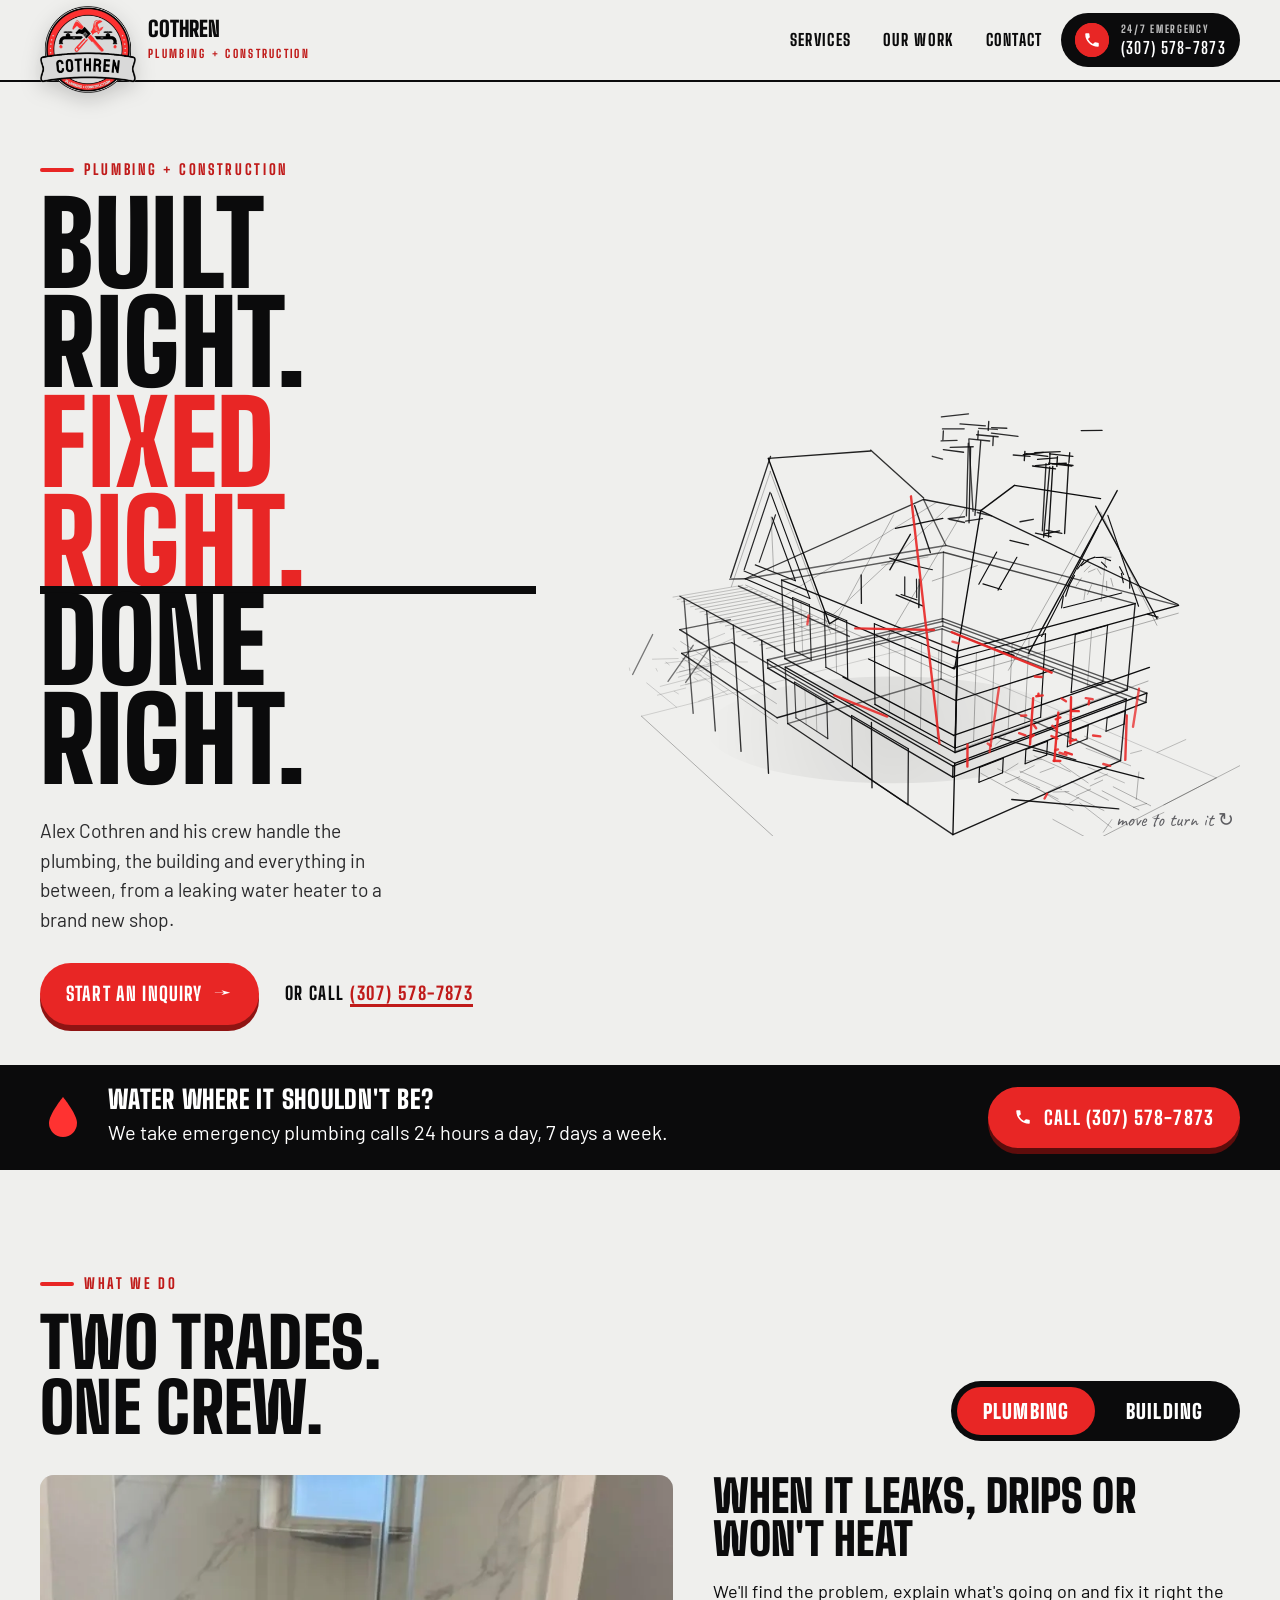
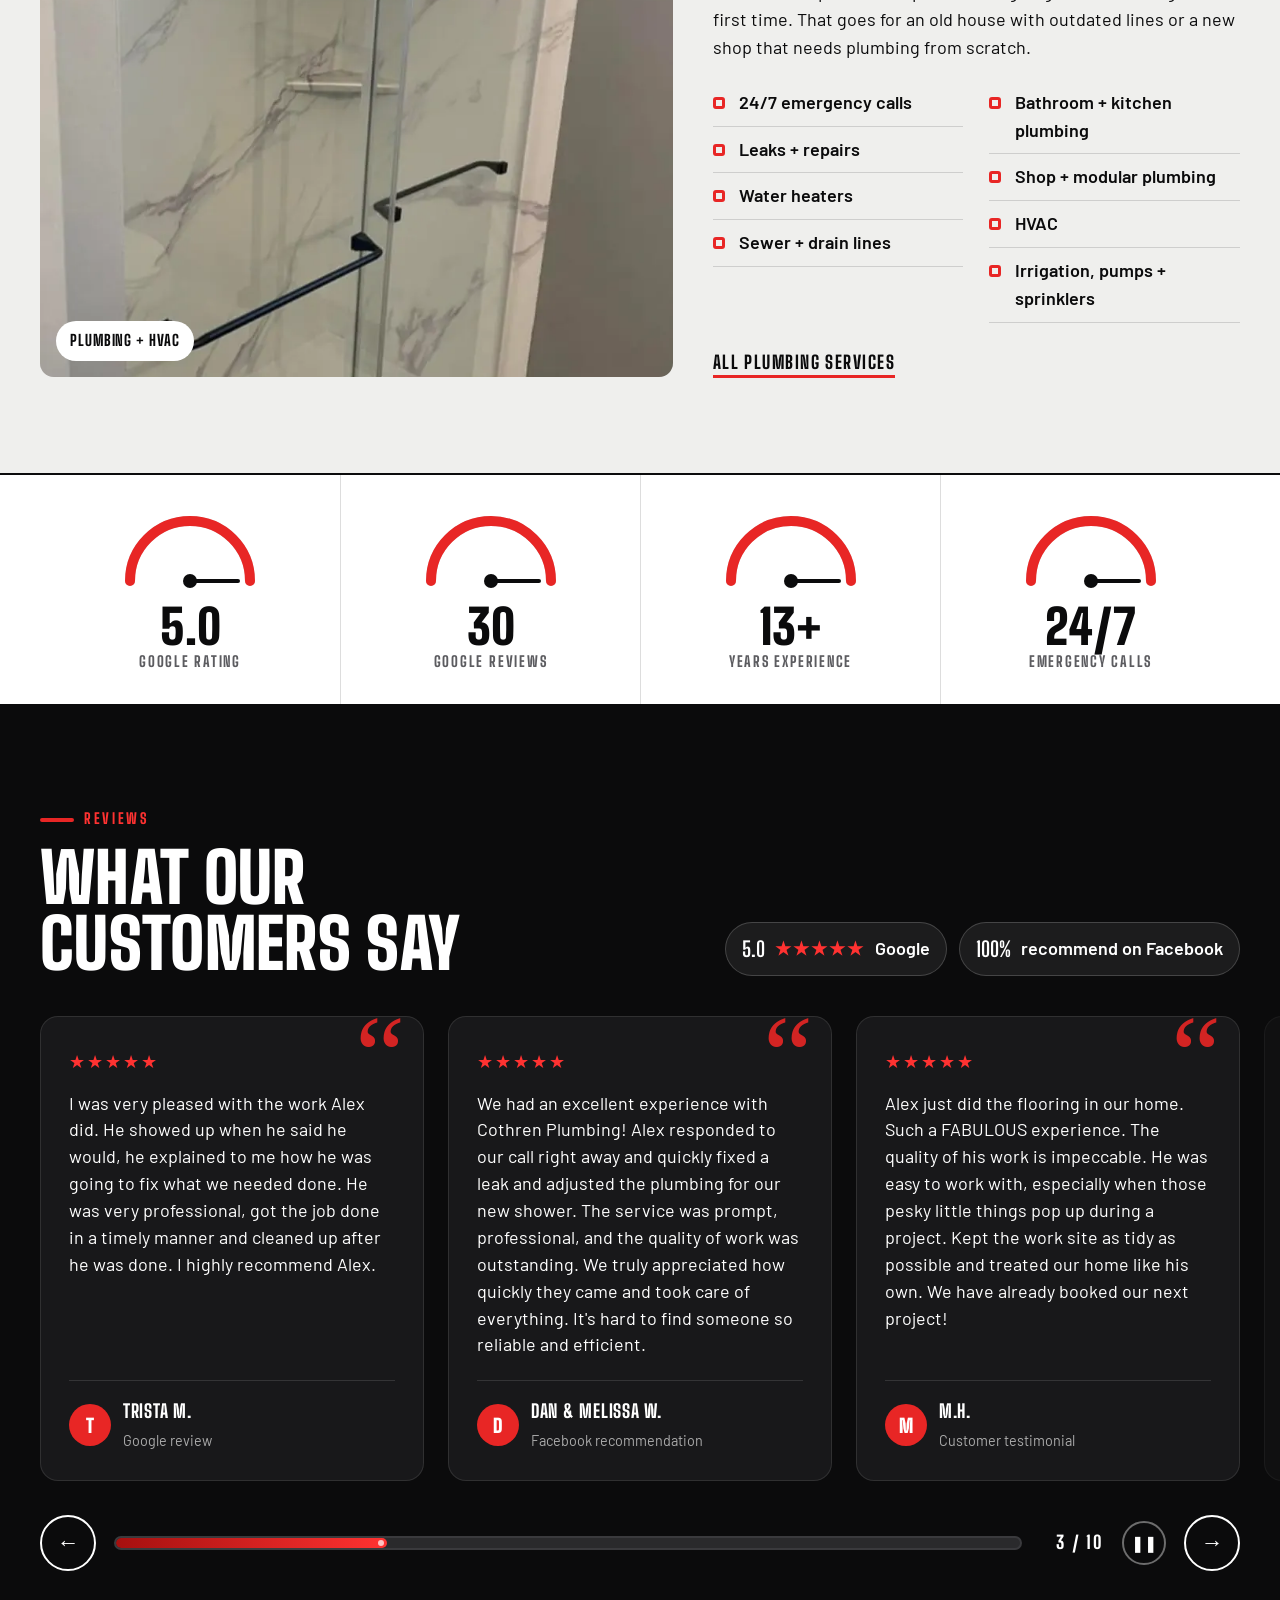
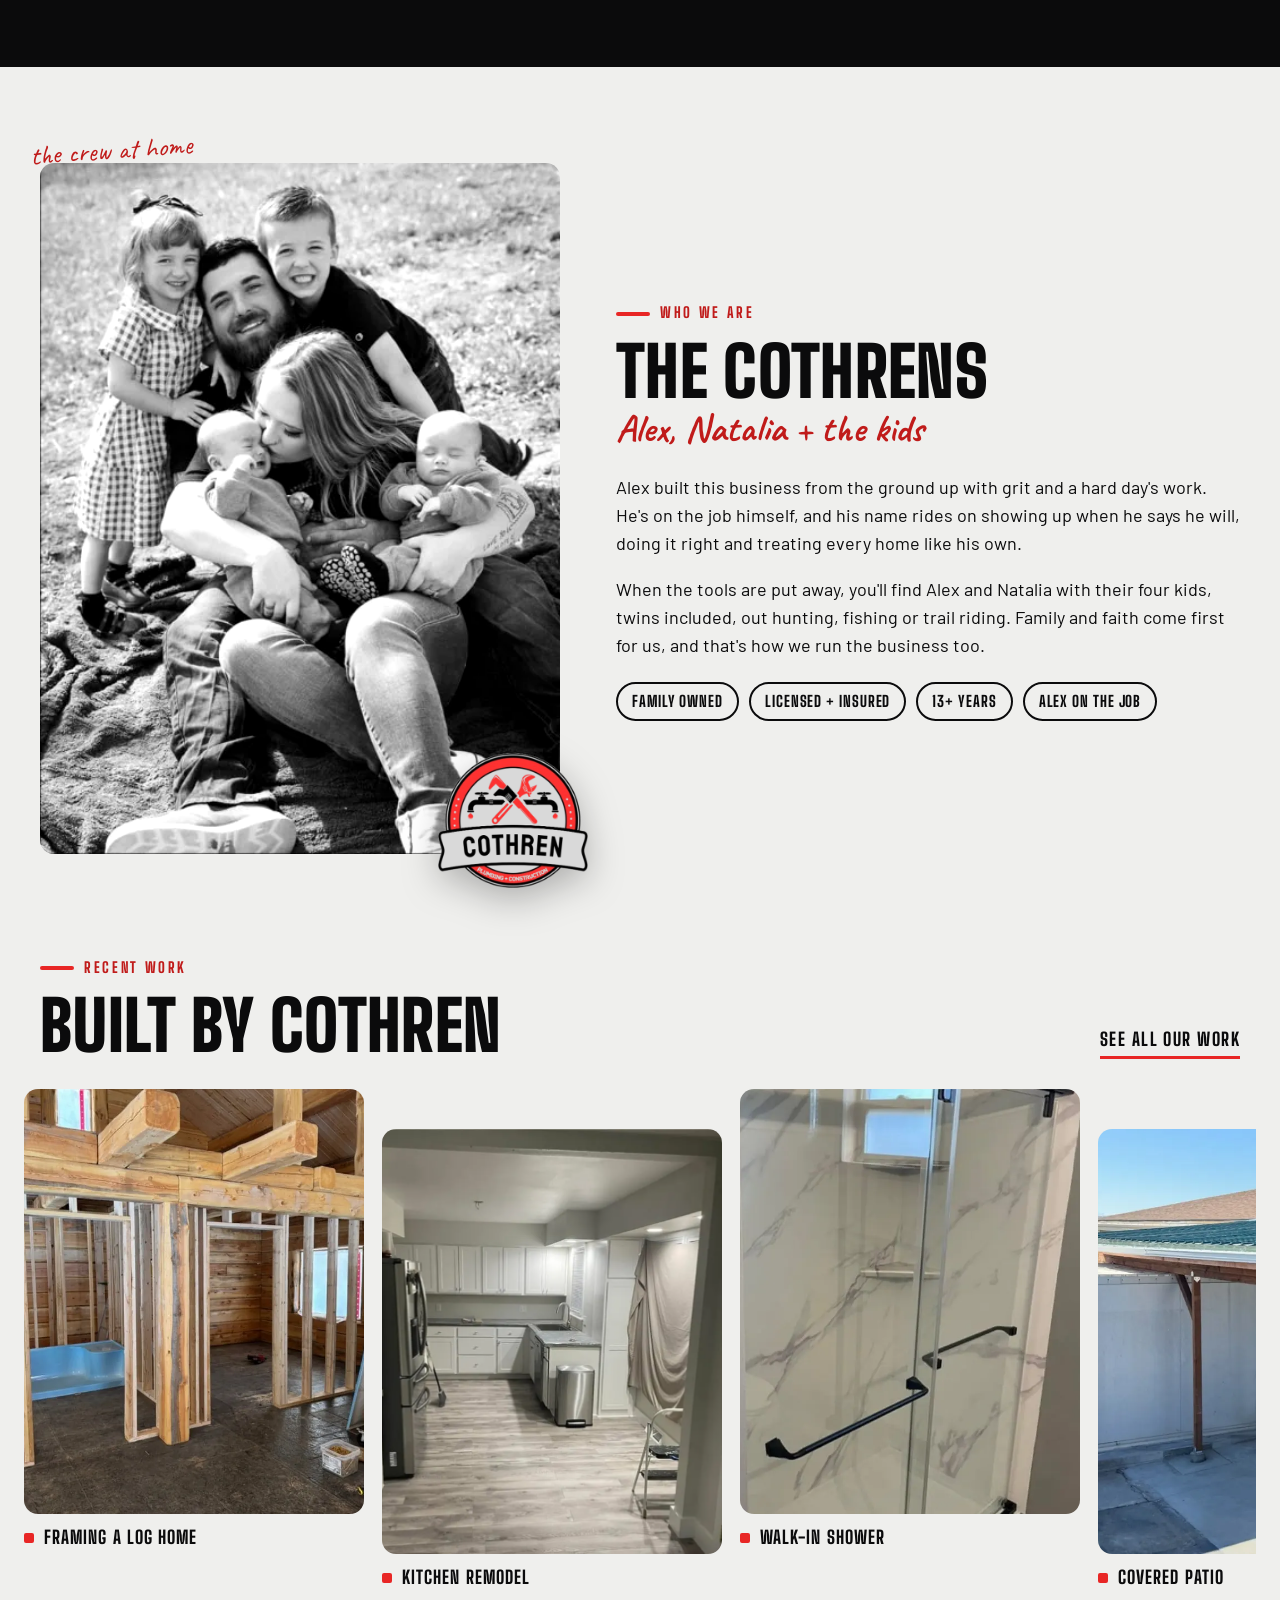
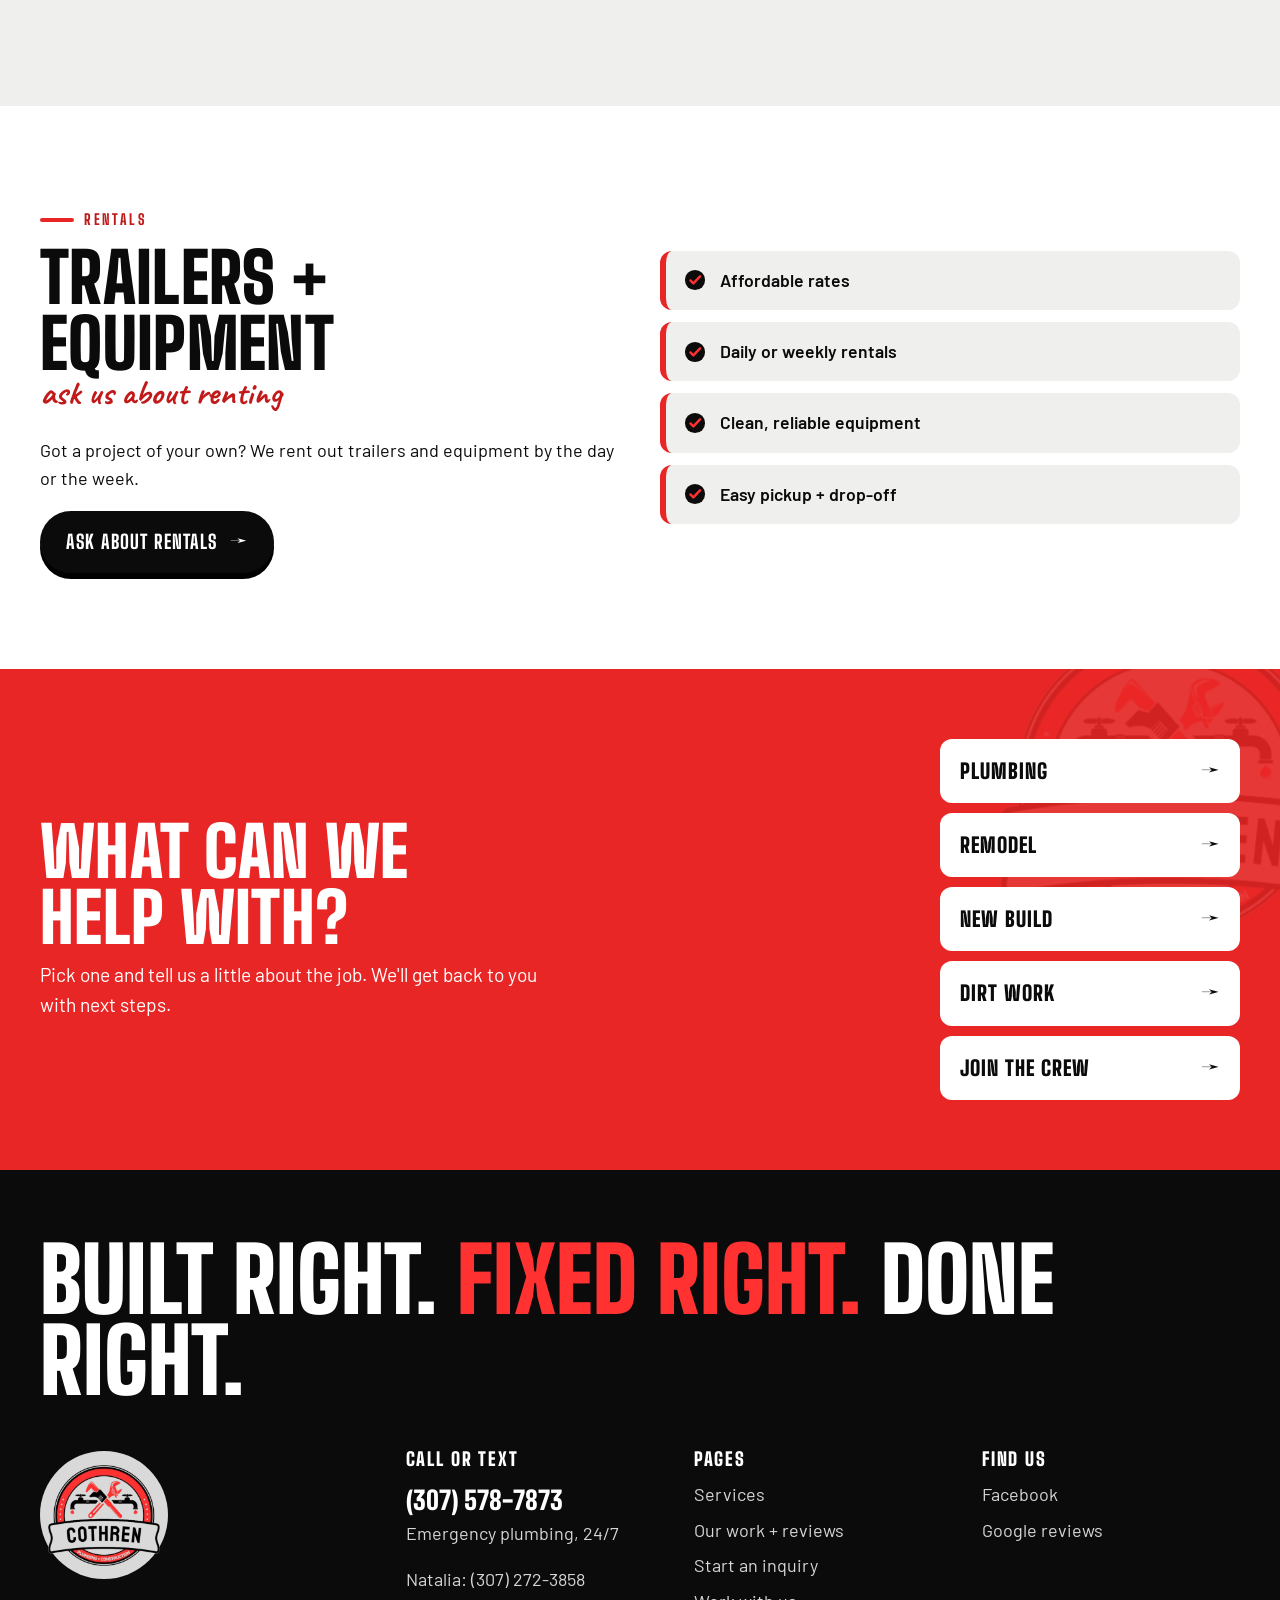
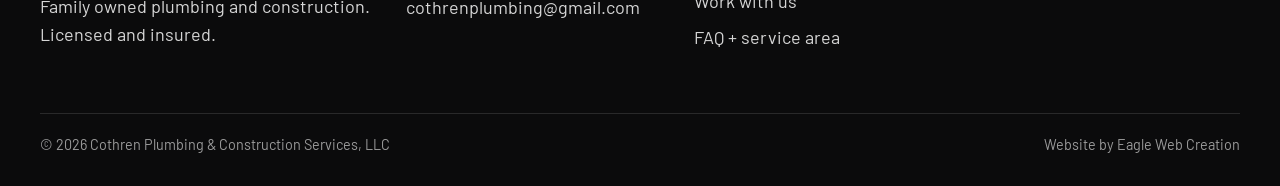
==== commit 03f51930: "Header spacing, empty plumbing photos, new 3D page graphics - Give the logo name and the 24/7 phone " ====
--- a/index.html
+++ b/index.html
@@ -57,12 +57,12 @@
         <span class="or">or call <a href="tel:+13075787873">(307) 578-7873</a></span>
       </div>
     </div>
-    <div class="stage" aria-label="A turning 3D blueprint of a house and shop with the plumbing drawn in red" role="img">
-      <canvas id="house3d" aria-hidden="true"></canvas>
-      <div class="note l" data-at="roof"><i></i><span>remodels + framing</span></div>
+    <div class="stage" aria-label="A 3D blueprint of a two-story home that assembles from scattered lines, with the plumbing drawn in red" role="img">
+      <canvas data-scene="blueprint" aria-hidden="true"></canvas>
+      <div class="note r" data-at="roof"><i></i><span>remodels + framing</span></div>
       <div class="note r red" data-at="vent"><i></i><span>drains + vents</span></div>
-      <div class="note b red" data-at="heater"><i></i><span>water heaters</span></div>
-      <div class="note l" data-at="shop"><i></i><span>new shop builds</span></div>
+      <div class="note bl red" data-at="heater"><i></i><span>water heaters</span></div>
+      <div class="note l" data-at="shop"><i></i><span>new home builds</span></div>
       <span class="hint" aria-hidden="true">move to turn it &#8635;</span>
     </div>
   </div>
@@ -279,7 +279,7 @@
   </div>
 </footer>
 <nav class="dock" aria-label="Quick contact"><a href="tel:+13075787873"><svg viewBox="0 0 24 24" width="18" height="18" aria-hidden="true"><path fill="currentColor" d="M6.6 10.8a15.1 15.1 0 0 0 6.6 6.6l2.2-2.2a1 1 0 0 1 1-.25 11.4 11.4 0 0 0 3.6.57 1 1 0 0 1 1 1V20a1 1 0 0 1-1 1A17 17 0 0 1 3 4a1 1 0 0 1 1-1h3.5a1 1 0 0 1 1 1c0 1.25.2 2.45.57 3.57a1 1 0 0 1-.25 1z"/></svg> Call</a><a href="/contact">Inquiry</a></nav>
-<script src="/site.js?v=1" defer></script>
-<script src="/house3d.js?v=1" defer></script>
+<script src="/site.js?v=2" defer></script>
+<script src="/scene3d.js?v=2" defer></script>
 </body>
 </html>
--- a/styles.css
+++ b/styles.css
@@ -50,21 +50,21 @@
 
 /* ---------- header: the badge hangs below the bar like a tag ---------- */
 .top { position: sticky; top: 0; z-index: 40; background: rgba(239, 239, 237, .92); backdrop-filter: saturate(1.4) blur(8px); -webkit-backdrop-filter: saturate(1.4) blur(8px); border-bottom: 2px solid var(--ink); }
-.top .wrap { display: flex; align-items: center; gap: 24px; height: 70px; }
+.top .wrap { display: flex; align-items: center; gap: 28px; height: 80px; }
 .brand { display: flex; align-items: center; gap: 12px; text-decoration: none; flex: 0 0 auto; align-self: flex-start; }
 .brand img { width: 96px; height: auto; margin-top: 6px; filter: drop-shadow(0 6px 10px rgba(0,0,0,.18)); transition: transform .3s ease; }
 .brand:hover img { transform: rotate(-6deg); }
-.brand .name { font-family: var(--display); font-weight: 900; text-transform: uppercase; line-height: .9; font-size: 1.35rem; margin-top: 20px; }
-.brand .name small { display: block; font-size: .72rem; letter-spacing: .2em; color: var(--red-ink); font-weight: 800; margin-top: 4px; }
+.brand .name { align-self: flex-start; font-family: var(--display); font-weight: 900; text-transform: uppercase; line-height: 1; font-size: 1.35rem; margin-top: 19px; }
+.brand .name small { display: block; font-size: .72rem; line-height: 1.2; letter-spacing: .2em; color: var(--red-ink); font-weight: 800; margin-top: 6px; }
 .nav { margin-left: auto; display: flex; align-items: center; gap: 4px; }
 .nav a { font-family: var(--display); font-weight: 800; text-transform: uppercase; letter-spacing: .08em; text-decoration: none; font-size: 1.02rem; padding: 10px 14px; border-radius: 999px; position: relative; }
 .nav a::after { content: ""; position: absolute; left: 14px; right: 14px; bottom: 5px; height: 3px; background: var(--red); transform: scaleX(0); transform-origin: left; transition: transform .25s ease; }
 .nav a:hover::after, .nav a[aria-current="page"]::after { transform: scaleX(1); }
-.call-pill { display: inline-flex; align-items: center; gap: 10px; background: var(--ink); color: #fff; text-decoration: none; padding: 8px 16px 8px 8px; border-radius: 999px; font-family: var(--display); font-weight: 800; letter-spacing: .05em; font-size: 1.05rem; white-space: nowrap; }
+.call-pill { display: inline-flex; align-items: center; gap: 12px; background: var(--ink); color: #fff; text-decoration: none; padding: 9px 20px 9px 9px; border-radius: 999px; font-family: var(--display); font-weight: 800; letter-spacing: .05em; font-size: 1.05rem; white-space: nowrap; }
 .call-pill .dot { width: 34px; height: 34px; border-radius: 50%; background: var(--red); display: grid; place-items: center; position: relative; }
 .call-pill .dot::after { content: ""; position: absolute; inset: 0; border-radius: 50%; border: 2px solid var(--red); animation: ping 2.2s ease-out infinite; }
-.call-pill small { display: block; font-size: .66rem; letter-spacing: .16em; color: #bdbdbd; line-height: 1; }
-.call-pill b { display: block; line-height: 1.05; }
+.call-pill small { display: block; font-size: .66rem; letter-spacing: .16em; color: #bdbdbd; line-height: 1.2; margin-bottom: 4px; }
+.call-pill b { display: block; line-height: 1.1; }
 @keyframes ping { from { transform: scale(1); opacity: .9; } to { transform: scale(1.8); opacity: 0; } }
 .menu-btn { display: none; margin-left: auto; background: var(--ink); color: #fff; border: 0; width: 48px; height: 48px; border-radius: 50%; cursor: pointer; }
 .menu-btn span { display: block; width: 20px; height: 2px; background: #fff; margin: 4px auto; transition: transform .2s ease, opacity .2s ease; }
@@ -72,11 +72,11 @@
 .menu-btn[aria-expanded="true"] span:nth-child(2) { opacity: 0; }
 .menu-btn[aria-expanded="true"] span:nth-child(3) { transform: translateY(-6px) rotate(-45deg); }
 @media (max-width: 980px) {
-  .top .wrap { height: 62px; }
+  .top .wrap { height: 68px; gap: 16px; }
   .brand img { width: 74px; }
-  .brand .name { margin-top: 14px; font-size: 1.15rem; }
+  .brand .name { margin-top: 15px; font-size: 1.15rem; }
   .menu-btn { display: block; }
-  .nav { position: fixed; inset: 62px 0 auto 0; flex-direction: column; align-items: stretch; gap: 0; background: var(--ink); padding: 18px 16px 26px; transform: translateY(-120%); transition: transform .3s ease; z-index: -1; }
+  .nav { position: fixed; inset: 68px 0 auto 0; flex-direction: column; align-items: stretch; gap: 0; background: var(--ink); padding: 18px 16px 26px; transform: translateY(-120%); transition: transform .3s ease; z-index: -1; }
   .nav.open { transform: none; }
   .nav a { color: #fff; font-size: 1.6rem; padding: 12px 6px; border-bottom: 1px solid rgba(255,255,255,.12); border-radius: 0; }
   .nav a::after { left: 6px; right: auto; width: 40px; bottom: 8px; }
@@ -112,14 +112,15 @@
 .hero-cta .or a { color: var(--red-ink); text-decoration: none; border-bottom: 3px solid currentColor; }
 .stage { position: relative; aspect-ratio: 7 / 5; min-height: 340px; touch-action: pan-y; }
 .stage canvas { position: absolute; inset: 0; width: 100%; height: 100%; }
-.stage .note { position: absolute; left: 0; top: 0; pointer-events: none; opacity: 0; transition: opacity .6s ease; will-change: transform; }
-.stage .note.on { opacity: 1; }
-.stage .note span { position: absolute; white-space: nowrap; font-family: var(--hand); font-weight: 700; font-size: 1.45rem; color: var(--ink); line-height: 1; }
-.stage .note i { position: absolute; width: 10px; height: 10px; border-radius: 50%; background: var(--red); left: -5px; top: -5px; box-shadow: 0 0 0 4px rgba(232,38,37,.18); }
-.stage .note.r span { left: 18px; top: -30px; }
-.stage .note.l span { right: 18px; top: -30px; }
-.stage .note.b span { left: 16px; top: 8px; }
-.stage .note.red span { color: var(--red-ink); }
+:is(.stage, .ph-art) .note { position: absolute; left: 0; top: 0; pointer-events: none; opacity: 0; transition: opacity .6s ease; will-change: transform; }
+:is(.stage, .ph-art) .note.on { opacity: 1; }
+:is(.stage, .ph-art) .note span { position: absolute; white-space: nowrap; font-family: var(--hand); font-weight: 700; font-size: 1.45rem; color: var(--ink); line-height: 1; }
+:is(.stage, .ph-art) .note i { position: absolute; width: 10px; height: 10px; border-radius: 50%; background: var(--red); left: -5px; top: -5px; box-shadow: 0 0 0 4px rgba(232,38,37,.18); }
+:is(.stage, .ph-art) .note.r span { left: 18px; top: -30px; }
+:is(.stage, .ph-art) .note.l span { right: 18px; top: -30px; }
+:is(.stage, .ph-art) .note.b span { left: 16px; top: 8px; }
+:is(.stage, .ph-art) .note.bl span { right: 16px; top: 8px; }
+:is(.stage, .ph-art) .note.red span { color: var(--red-ink); }
 .stage .hint { position: absolute; right: 6px; bottom: 0; font-family: var(--hand); font-size: 1.2rem; color: var(--muted); }
 @media (max-width: 900px) {
   .hero { padding-top: 46px; }
@@ -266,6 +267,11 @@
 .page-head h1 { font-size: clamp(3.2rem, 8vw, 6.4rem); line-height: .88; margin: 0 0 18px; }
 .page-head h1 em { font-style: normal; color: var(--red); }
 .page-head p { font-size: 1.2rem; max-width: 52ch; color: var(--ink-2); margin: 0; }
+.page-head .ph-art { position: absolute; right: max(16px, calc((100% - var(--wrap)) / 2)); top: 18px; bottom: 6px; width: min(460px, 38vw); touch-action: pan-y; }
+.page-head .ph-art canvas { position: absolute; inset: 0; width: 100%; height: 100%; }
+.page-head .ph-art .note span { font-size: 1.3rem; }
+@media (max-width: 1100px) { .page-head { padding-bottom: 20px; } .page-head .ph-art { position: relative; right: auto; top: auto; bottom: auto; width: min(560px, calc(100% - 32px)); height: 250px; margin: 22px auto 0; } }
+@media (max-width: 520px) { .page-head .ph-art { height: 220px; } .page-head .ph-art .note span { font-size: 1.1rem; } }
 .page-head .mini-house { position: absolute; right: max(16px, calc((100% - var(--wrap)) / 2)); bottom: -10px; width: min(420px, 40vw); opacity: .9; }
 .page-head .mini-house path, .page-head .mini-house line, .page-head .mini-house rect { stroke-dasharray: 600; stroke-dashoffset: 600; animation: draw 2.4s ease forwards; }
 @keyframes draw { to { stroke-dashoffset: 0; } }
@@ -325,6 +331,9 @@
 .g-d { grid-column: span 3; grid-row: span 3; } .g-e { grid-column: span 4; grid-row: span 4; } .g-f { grid-column: span 4; grid-row: span 3; }
 .g-g { grid-column: span 5; grid-row: span 3; } .g-h { grid-column: span 3; grid-row: span 3; }
 .gallery.filtered figure { grid-column: span 4; grid-row: span 3; }
+.gallery[hidden] { display: none; }
+.gal-empty { border: 2px dashed var(--line); padding: 46px 24px; text-align: center; font-family: var(--display); font-weight: 800; text-transform: uppercase; letter-spacing: .06em; font-size: 1.15rem; color: var(--muted); margin: 0; }
+.gal-empty span { display: block; margin-top: 8px; font-weight: 400; text-transform: none; letter-spacing: 0; font-size: 1rem; color: var(--ink-2); }
 @media (max-width: 760px) { .gallery { grid-template-columns: 1fr 1fr; grid-auto-rows: 150px; gap: 10px; } .gallery figure, .gallery.filtered figure { grid-column: span 1 !important; grid-row: span 1 !important; } .gallery figure:first-child { grid-column: span 2 !important; grid-row: span 2 !important; } .gallery figcaption { opacity: 1; transform: none; font-size: .82rem; padding: 6px 8px; } }
 .lightbox { position: fixed; inset: 0; z-index: 80; background: rgba(11,11,12,.94); display: grid; place-items: center; padding: 24px; }
 .lightbox[hidden] { display: none; }
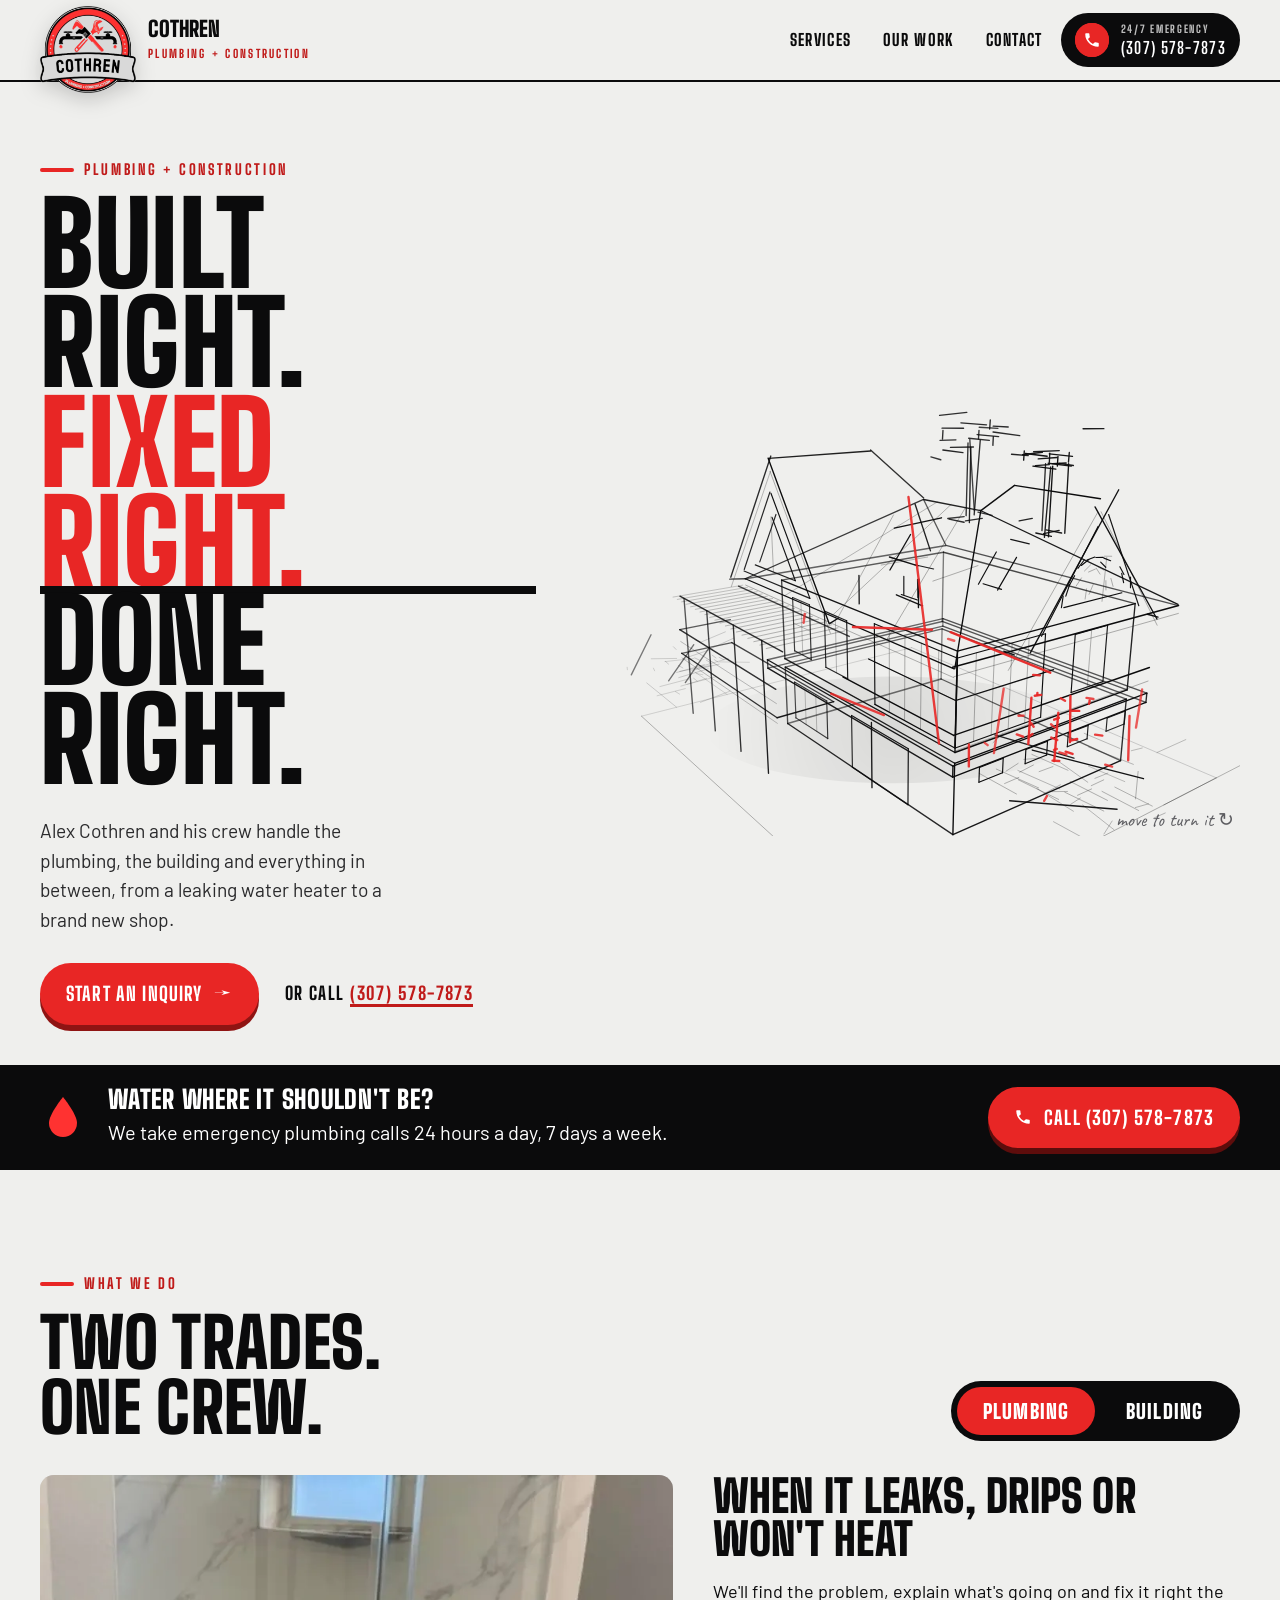
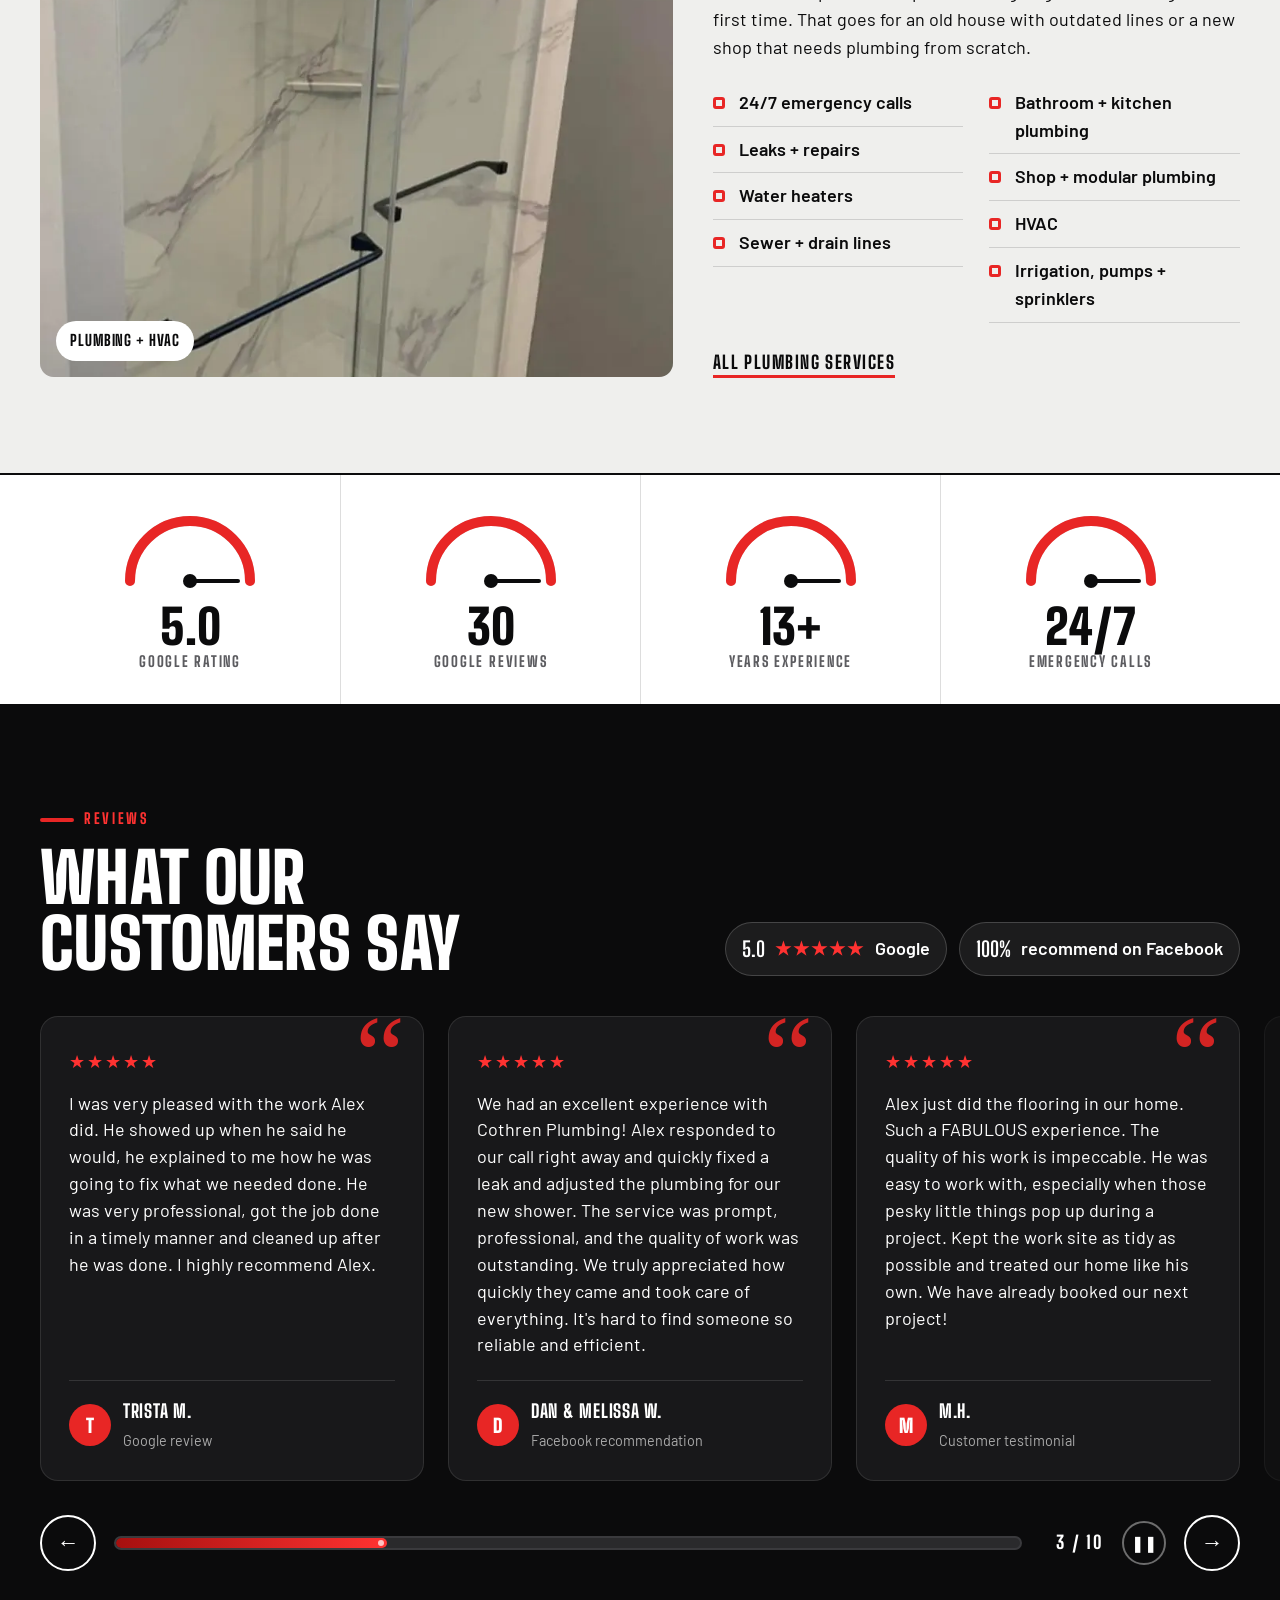
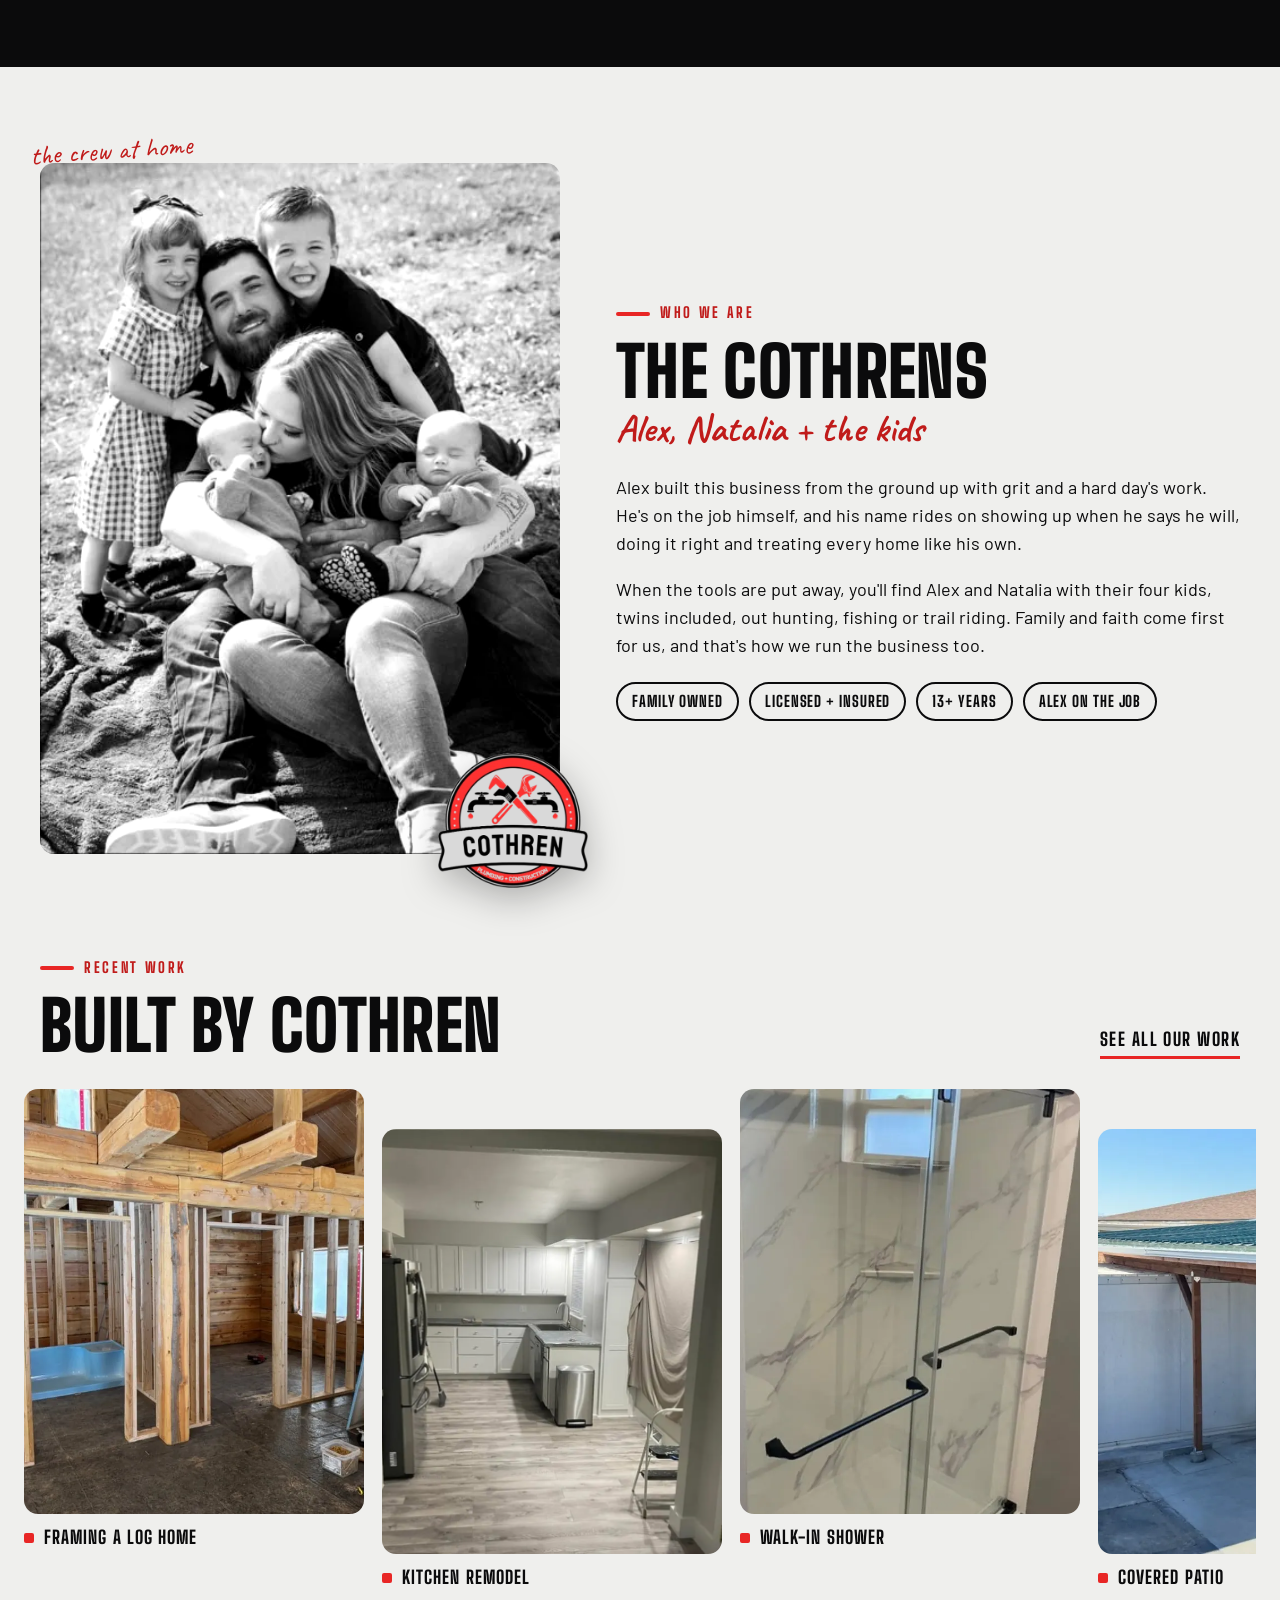
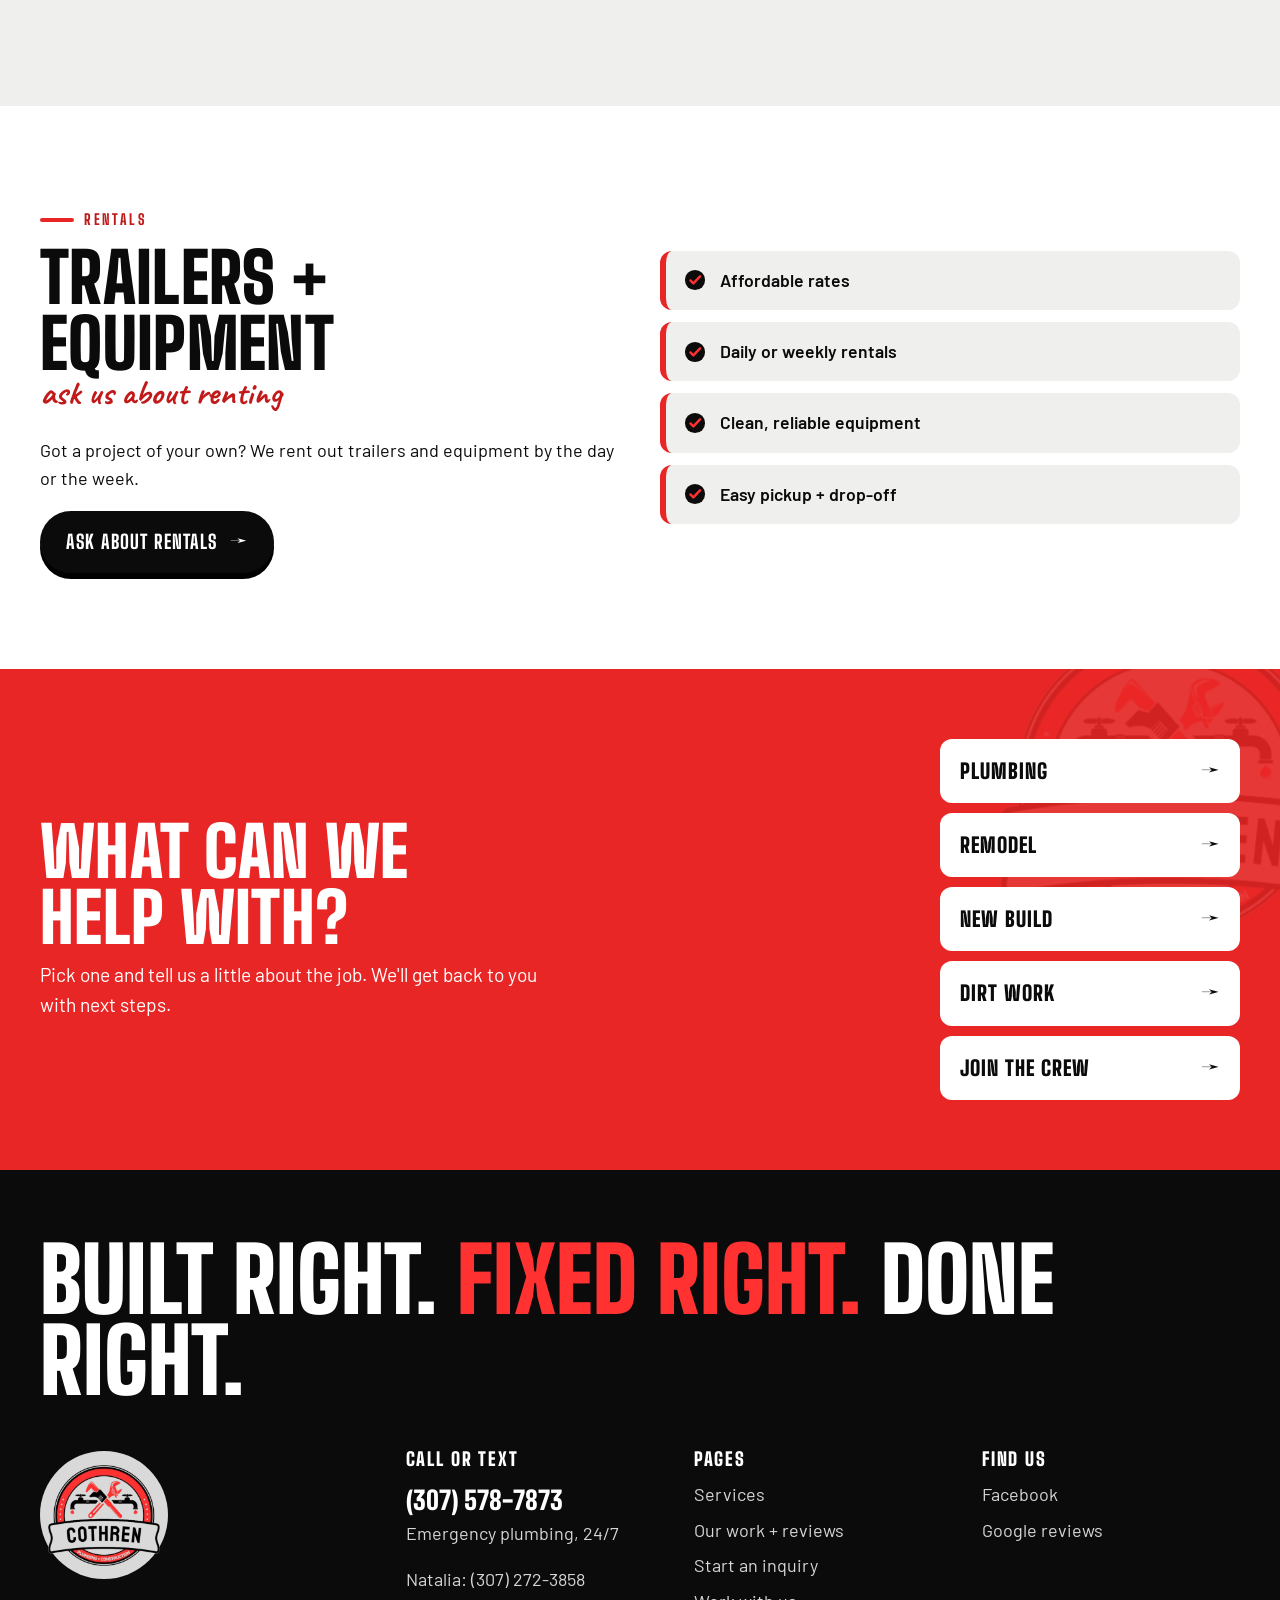
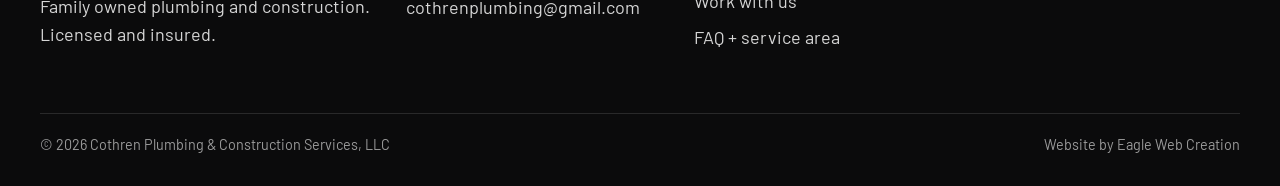
==== commit b7a9e763: "Bump stylesheet version so browsers load the new styles Co-Authored-By: Claude Opus 5.5 <noreply@ant" ====
--- a/index.html
+++ b/index.html
@@ -24,7 +24,7 @@
 <link rel="preconnect" href="https://fonts.googleapis.com">
 <link rel="preconnect" href="https://fonts.gstatic.com" crossorigin>
 <link rel="stylesheet" href="https://fonts.googleapis.com/css2?family=Barlow:wght@400;600;700&family=Big+Shoulders+Display:wght@800;900&family=Caveat:wght@700&display=swap">
-<link rel="stylesheet" href="/styles.css?v=1">
+<link rel="stylesheet" href="/styles.css?v=2">
 <script type="application/ld+json">{"@context":"https://schema.org","@type":["Plumber","GeneralContractor"],"@id":"https://cothrenplumbingandconstruction.com/#business","name":"Cothren Plumbing & Construction Services, LLC","alternateName":"Cothren Plumbing & Construction","slogan":"Built right. Fixed right. Done right.","url":"https://cothrenplumbingandconstruction.com/","logo":"https://cothrenplumbingandconstruction.com/images/icon-512.png","image":["https://cothrenplumbingandconstruction.com/images/og-cothren.jpg","https://cothrenplumbingandconstruction.com/images/work/kitchen-remodel.jpg","https://cothrenplumbingandconstruction.com/images/work/framing-log-cabin.jpg"],"telephone":"+13075787873","email":"cothrenplumbing@gmail.com","founder":[{"@type":"Person","name":"Alex Cothren"},{"@type":"Person","name":"Natalia Cothren"}],"address":{"@type":"PostalAddress","addressLocality":"Lovell","addressRegion":"WY","addressCountry":"US"},"areaServed":[{"@type":"City","name":"Lovell, Wyoming"},{"@type":"Place","name":"Big Horn Basin, Wyoming"}],"openingHoursSpecification":[{"@type":"OpeningHoursSpecification","dayOfWeek":["Monday","Tuesday","Wednesday","Thursday","Friday","Saturday","Sunday"],"opens":"00:00","closes":"23:59"}],"contactPoint":[{"@type":"ContactPoint","telephone":"+13075787873","contactType":"customer service","availableLanguage":"English"},{"@type":"ContactPoint","telephone":"+13072723858","contactType":"employment inquiries"}],"knowsAbout":["Plumbing","HVAC","Remodeling","New construction","Excavation","Concrete","Irrigation"],"hasOfferCatalog":{"@type":"OfferCatalog","name":"Plumbing and construction services","itemListElement":[{"@type":"Offer","itemOffered":{"@type":"Service","name":"Emergency plumbing"}},{"@type":"Offer","itemOffered":{"@type":"Service","name":"Plumbing repair"}},{"@type":"Offer","itemOffered":{"@type":"Service","name":"Water heater repair and replacement"}},{"@type":"Offer","itemOffered":{"@type":"Service","name":"Sewer and drain lines"}},{"@type":"Offer","itemOffered":{"@type":"Service","name":"HVAC"}},{"@type":"Offer","itemOffered":{"@type":"Service","name":"Full and partial remodels"}},{"@type":"Offer","itemOffered":{"@type":"Service","name":"Bathroom remodels"}},{"@type":"Offer","itemOffered":{"@type":"Service","name":"Flooring"}},{"@type":"Offer","itemOffered":{"@type":"Service","name":"Framing"}},{"@type":"Offer","itemOffered":{"@type":"Service","name":"Drywall"}},{"@type":"Offer","itemOffered":{"@type":"Service","name":"Painting"}},{"@type":"Offer","itemOffered":{"@type":"Service","name":"Window installation"}},{"@type":"Offer","itemOffered":{"@type":"Service","name":"New construction homes"}},{"@type":"Offer","itemOffered":{"@type":"Service","name":"New construction shops"}},{"@type":"Offer","itemOffered":{"@type":"Service","name":"Shed and garage builds"}},{"@type":"Offer","itemOffered":{"@type":"Service","name":"Deck and fence building and repair"}},{"@type":"Offer","itemOffered":{"@type":"Service","name":"Excavation"}},{"@type":"Offer","itemOffered":{"@type":"Service","name":"Dirt work"}},{"@type":"Offer","itemOffered":{"@type":"Service","name":"Concrete"}},{"@type":"Offer","itemOffered":{"@type":"Service","name":"Irrigation, pump and sprinkler installation and repair"}},{"@type":"Offer","itemOffered":{"@type":"Service","name":"Custom landscaping"}},{"@type":"Offer","itemOffered":{"@type":"Service","name":"Trailer and equipment rentals"}}]},"sameAs":["https://www.facebook.com/profile.php?id=100093458192130","https://maps.google.com/?cid=2428096100766820011"]}</script>
 <script type="application/ld+json">{"@context":"https://schema.org","@type":"WebSite","name":"Cothren Plumbing & Construction","url":"https://cothrenplumbingandconstruction.com/","publisher":{"@id":"https://cothrenplumbingandconstruction.com/#business"}}</script>
 </head>
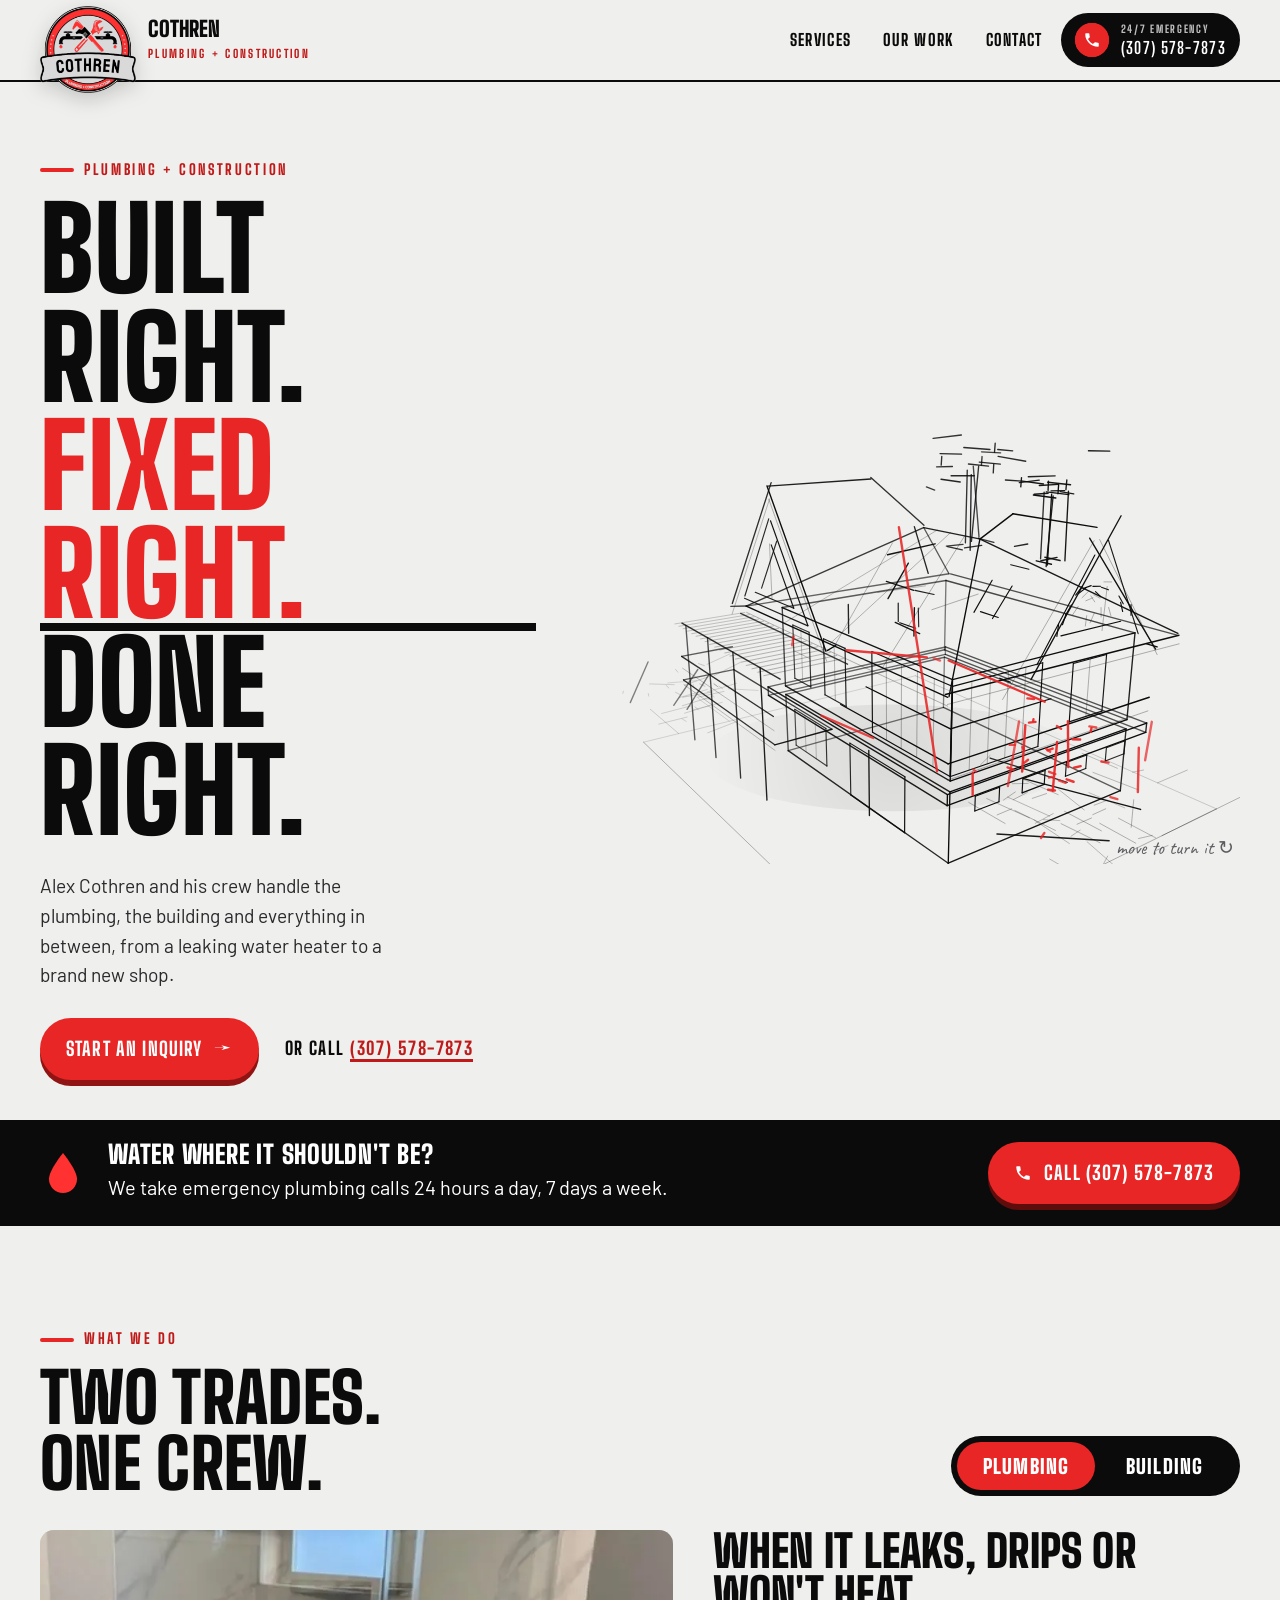
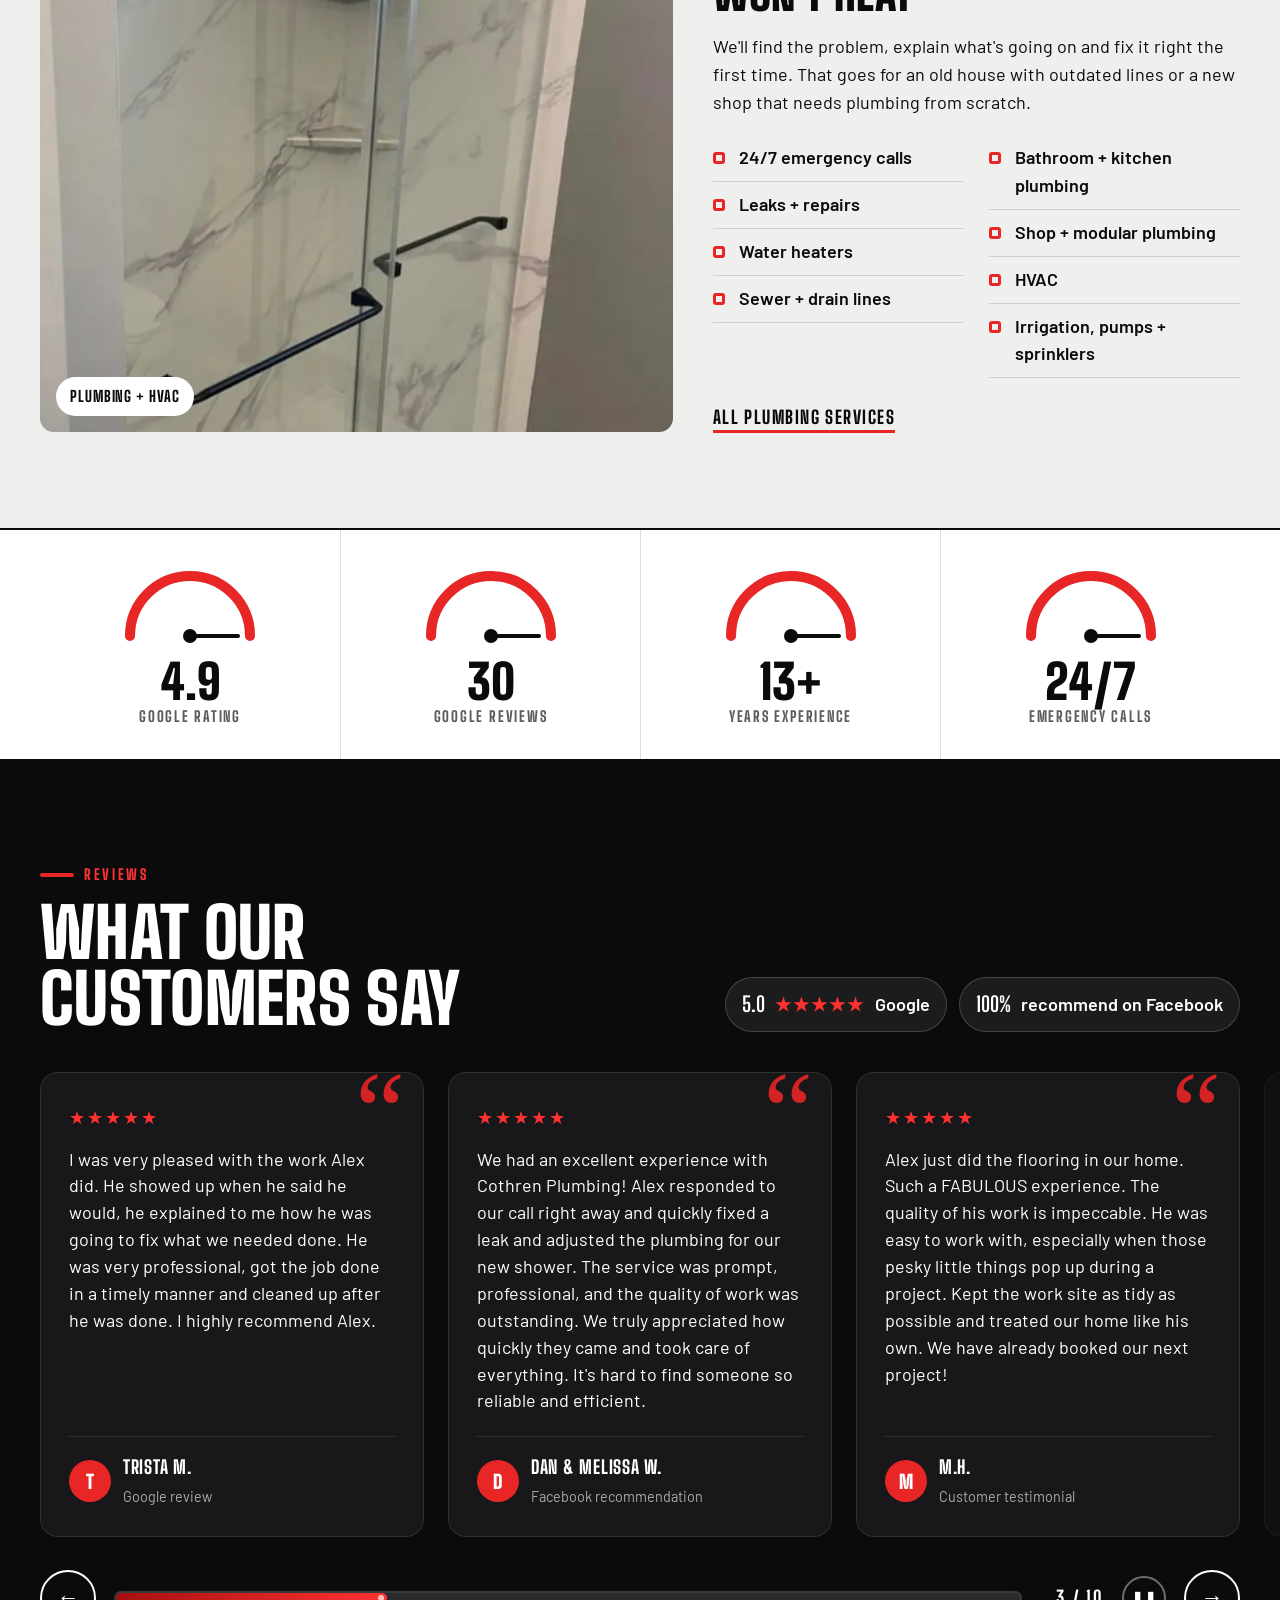
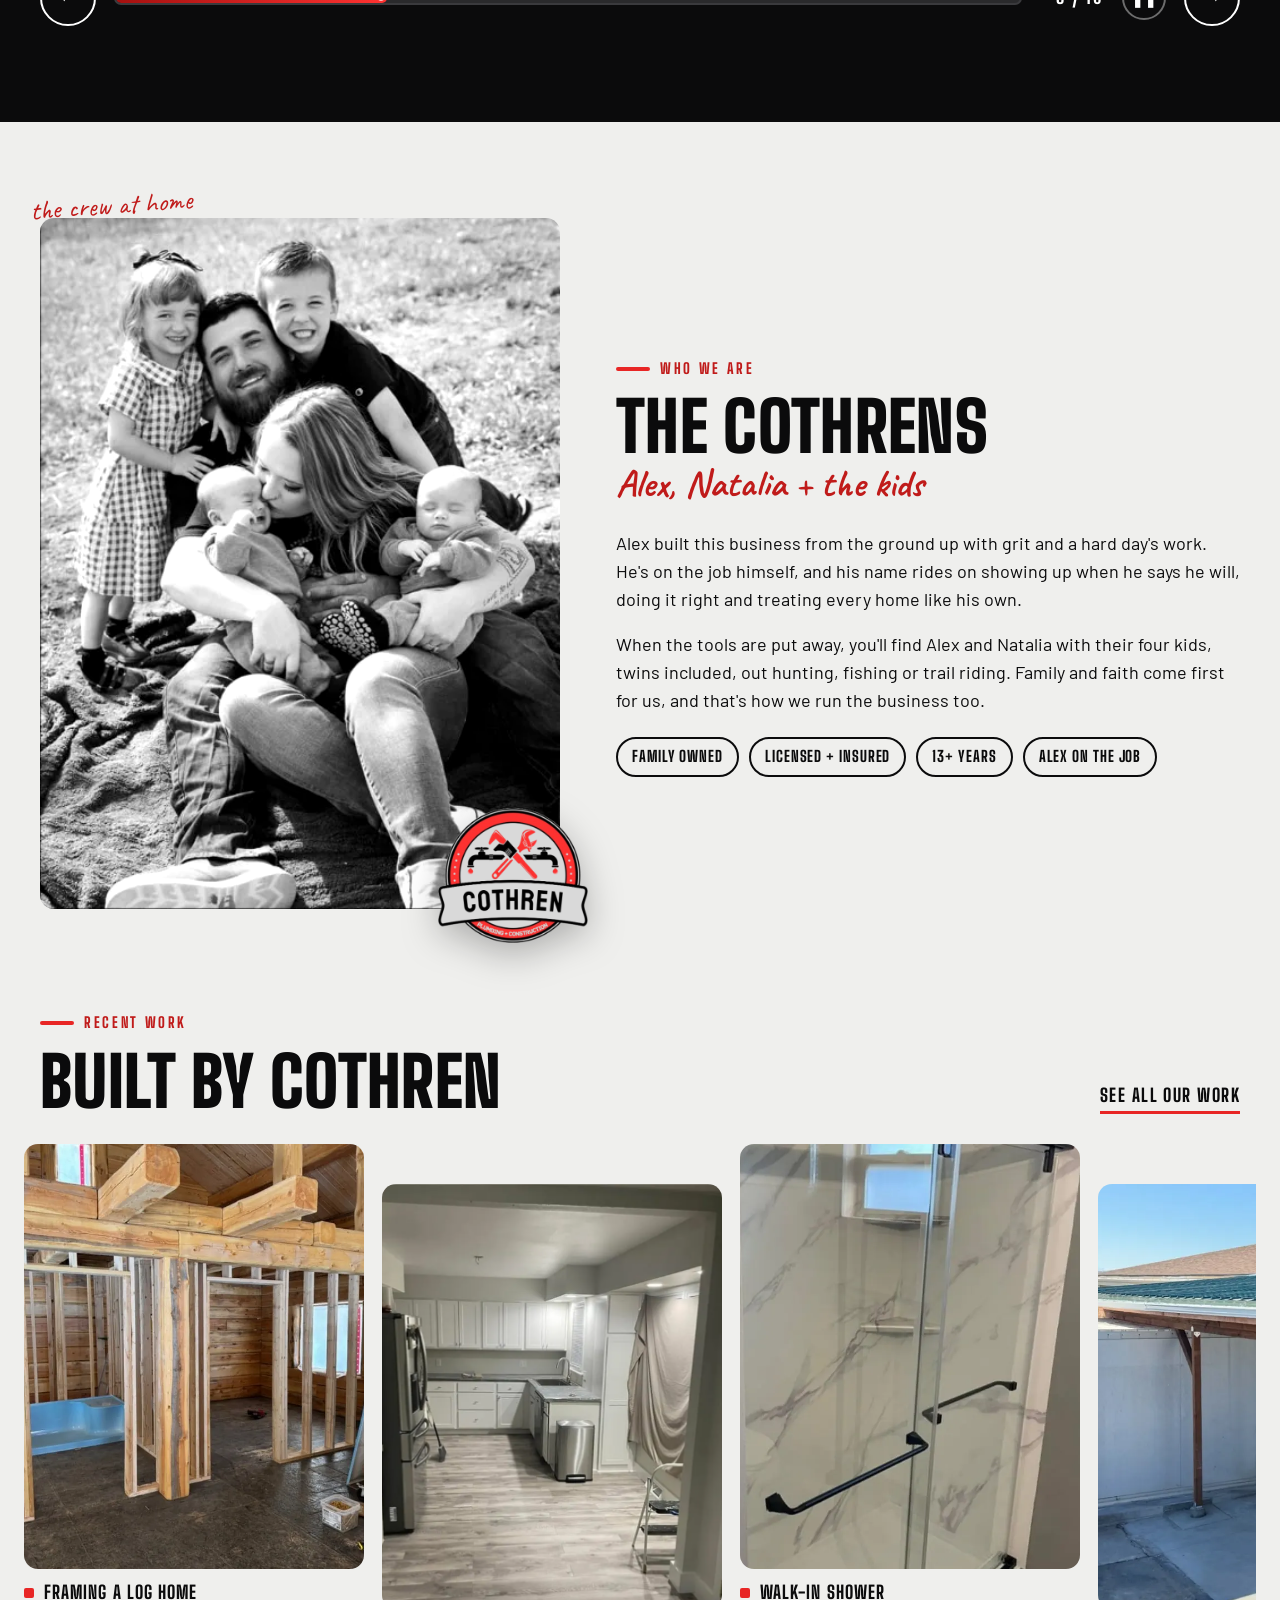
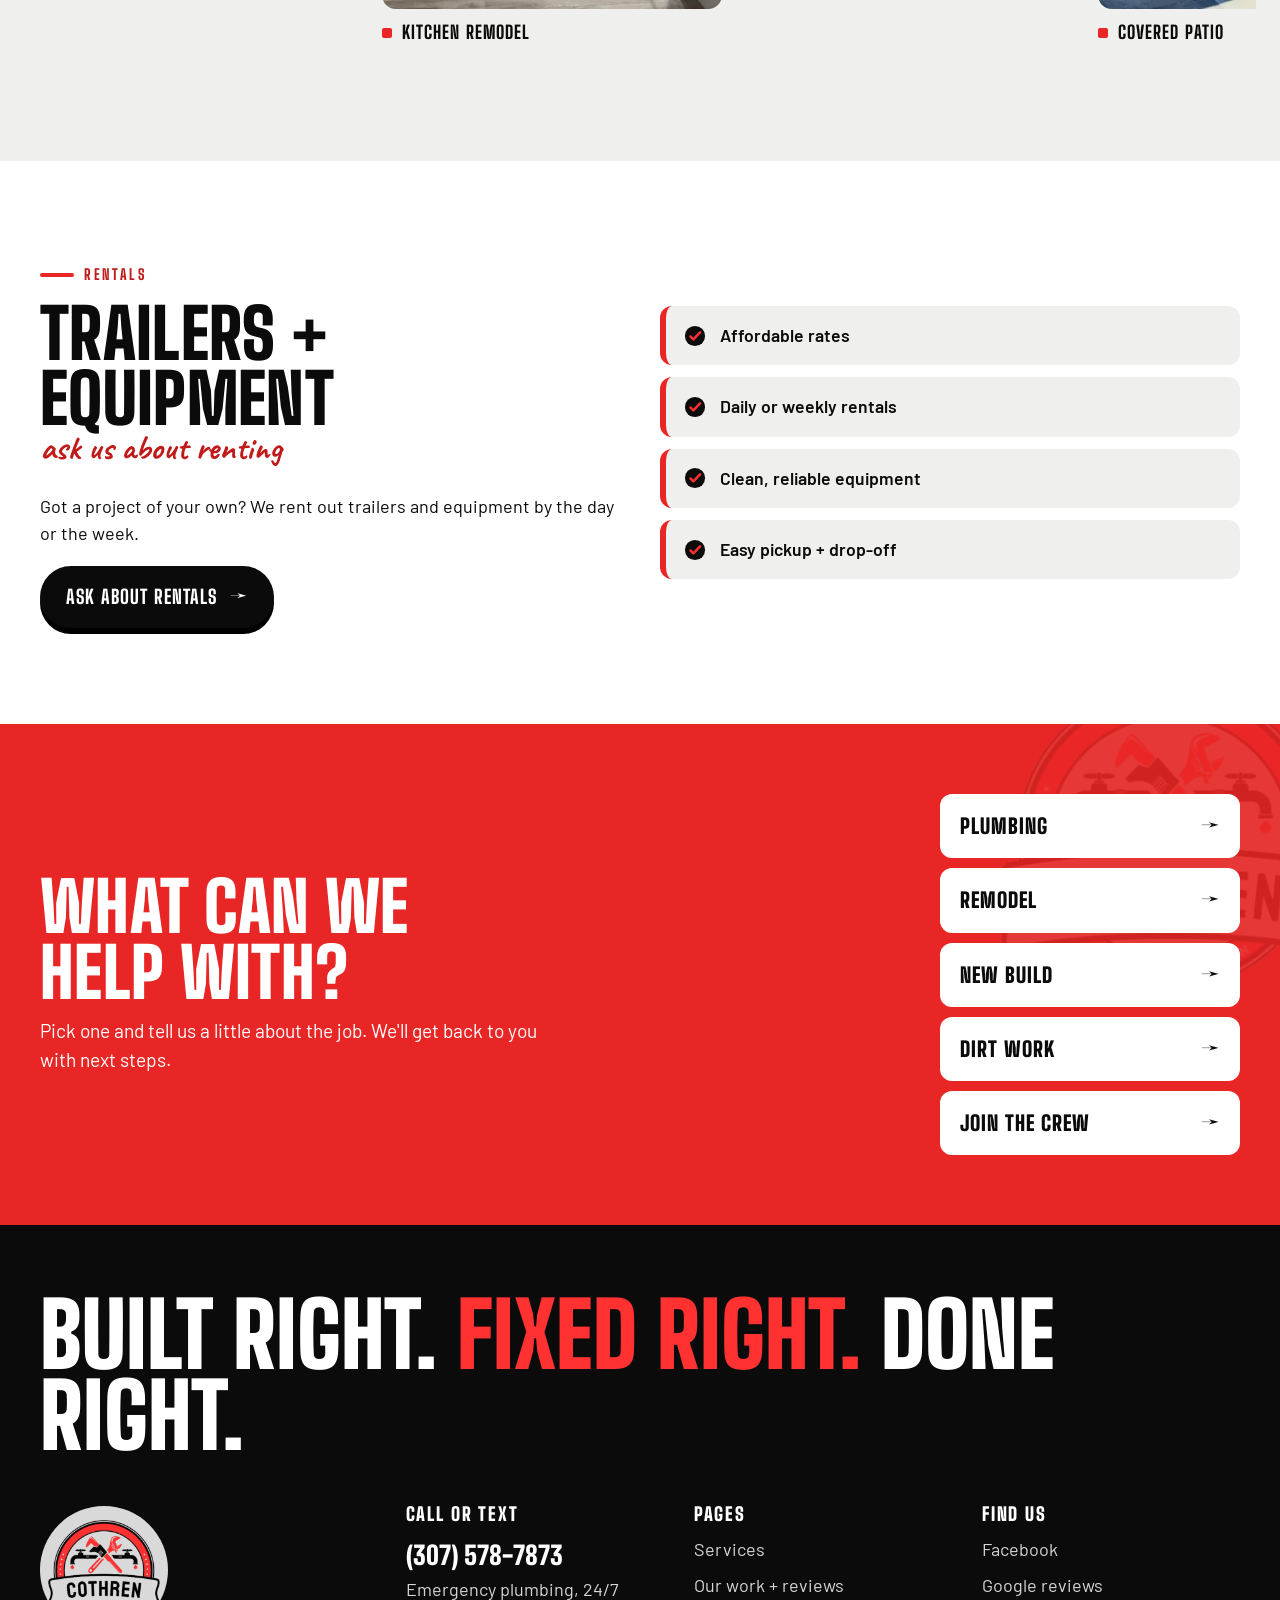
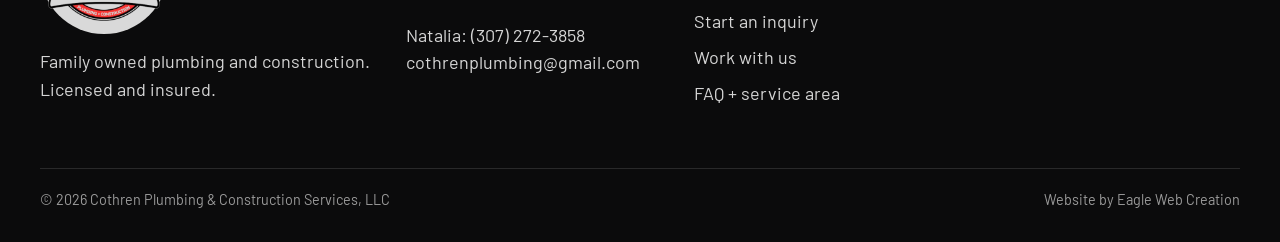
==== commit 423b450b: "Sharper 3D graphics on phones, more space in the home motto, keep shadows and excavator in frame Co-" ====
--- a/index.html
+++ b/index.html
@@ -24,7 +24,7 @@
 <link rel="preconnect" href="https://fonts.googleapis.com">
 <link rel="preconnect" href="https://fonts.gstatic.com" crossorigin>
 <link rel="stylesheet" href="https://fonts.googleapis.com/css2?family=Barlow:wght@400;600;700&family=Big+Shoulders+Display:wght@800;900&family=Caveat:wght@700&display=swap">
-<link rel="stylesheet" href="/styles.css?v=2">
+<link rel="stylesheet" href="/styles.css?v=3">
 <script type="application/ld+json">{"@context":"https://schema.org","@type":["Plumber","GeneralContractor"],"@id":"https://cothrenplumbingandconstruction.com/#business","name":"Cothren Plumbing & Construction Services, LLC","alternateName":"Cothren Plumbing & Construction","slogan":"Built right. Fixed right. Done right.","url":"https://cothrenplumbingandconstruction.com/","logo":"https://cothrenplumbingandconstruction.com/images/icon-512.png","image":["https://cothrenplumbingandconstruction.com/images/og-cothren.jpg","https://cothrenplumbingandconstruction.com/images/work/kitchen-remodel.jpg","https://cothrenplumbingandconstruction.com/images/work/framing-log-cabin.jpg"],"telephone":"+13075787873","email":"cothrenplumbing@gmail.com","founder":[{"@type":"Person","name":"Alex Cothren"},{"@type":"Person","name":"Natalia Cothren"}],"address":{"@type":"PostalAddress","addressLocality":"Lovell","addressRegion":"WY","addressCountry":"US"},"areaServed":[{"@type":"City","name":"Lovell, Wyoming"},{"@type":"Place","name":"Big Horn Basin, Wyoming"}],"openingHoursSpecification":[{"@type":"OpeningHoursSpecification","dayOfWeek":["Monday","Tuesday","Wednesday","Thursday","Friday","Saturday","Sunday"],"opens":"00:00","closes":"23:59"}],"contactPoint":[{"@type":"ContactPoint","telephone":"+13075787873","contactType":"customer service","availableLanguage":"English"},{"@type":"ContactPoint","telephone":"+13072723858","contactType":"employment inquiries"}],"knowsAbout":["Plumbing","HVAC","Remodeling","New construction","Excavation","Concrete","Irrigation"],"hasOfferCatalog":{"@type":"OfferCatalog","name":"Plumbing and construction services","itemListElement":[{"@type":"Offer","itemOffered":{"@type":"Service","name":"Emergency plumbing"}},{"@type":"Offer","itemOffered":{"@type":"Service","name":"Plumbing repair"}},{"@type":"Offer","itemOffered":{"@type":"Service","name":"Water heater repair and replacement"}},{"@type":"Offer","itemOffered":{"@type":"Service","name":"Sewer and drain lines"}},{"@type":"Offer","itemOffered":{"@type":"Service","name":"HVAC"}},{"@type":"Offer","itemOffered":{"@type":"Service","name":"Full and partial remodels"}},{"@type":"Offer","itemOffered":{"@type":"Service","name":"Bathroom remodels"}},{"@type":"Offer","itemOffered":{"@type":"Service","name":"Flooring"}},{"@type":"Offer","itemOffered":{"@type":"Service","name":"Framing"}},{"@type":"Offer","itemOffered":{"@type":"Service","name":"Drywall"}},{"@type":"Offer","itemOffered":{"@type":"Service","name":"Painting"}},{"@type":"Offer","itemOffered":{"@type":"Service","name":"Window installation"}},{"@type":"Offer","itemOffered":{"@type":"Service","name":"New construction homes"}},{"@type":"Offer","itemOffered":{"@type":"Service","name":"New construction shops"}},{"@type":"Offer","itemOffered":{"@type":"Service","name":"Shed and garage builds"}},{"@type":"Offer","itemOffered":{"@type":"Service","name":"Deck and fence building and repair"}},{"@type":"Offer","itemOffered":{"@type":"Service","name":"Excavation"}},{"@type":"Offer","itemOffered":{"@type":"Service","name":"Dirt work"}},{"@type":"Offer","itemOffered":{"@type":"Service","name":"Concrete"}},{"@type":"Offer","itemOffered":{"@type":"Service","name":"Irrigation, pump and sprinkler installation and repair"}},{"@type":"Offer","itemOffered":{"@type":"Service","name":"Custom landscaping"}},{"@type":"Offer","itemOffered":{"@type":"Service","name":"Trailer and equipment rentals"}}]},"sameAs":["https://www.facebook.com/profile.php?id=100093458192130","https://maps.google.com/?cid=2428096100766820011"]}</script>
 <script type="application/ld+json">{"@context":"https://schema.org","@type":"WebSite","name":"Cothren Plumbing & Construction","url":"https://cothrenplumbingandconstruction.com/","publisher":{"@id":"https://cothrenplumbingandconstruction.com/#business"}}</script>
 </head>
@@ -280,6 +280,6 @@
 </footer>
 <nav class="dock" aria-label="Quick contact"><a href="tel:+13075787873"><svg viewBox="0 0 24 24" width="18" height="18" aria-hidden="true"><path fill="currentColor" d="M6.6 10.8a15.1 15.1 0 0 0 6.6 6.6l2.2-2.2a1 1 0 0 1 1-.25 11.4 11.4 0 0 0 3.6.57 1 1 0 0 1 1 1V20a1 1 0 0 1-1 1A17 17 0 0 1 3 4a1 1 0 0 1 1-1h3.5a1 1 0 0 1 1 1c0 1.25.2 2.45.57 3.57a1 1 0 0 1-.25 1z"/></svg> Call</a><a href="/contact">Inquiry</a></nav>
 <script src="/site.js?v=2" defer></script>
-<script src="/scene3d.js?v=2" defer></script>
+<script src="/scene3d.js?v=3" defer></script>
 </body>
 </html>
--- a/styles.css
+++ b/styles.css
@@ -98,7 +98,7 @@
 /* ---------- home hero: motto left, 3D house right ---------- */
 .hero { position: relative; overflow: hidden; padding: 70px 0 40px; }
 .hero .wrap { display: grid; grid-template-columns: minmax(0, 5fr) minmax(0, 7fr); align-items: center; gap: 10px; }
-.motto { font-size: clamp(3.6rem, 9vw, 7.6rem); line-height: .86; margin: 0 0 26px; }
+.motto { font-size: clamp(3.6rem, 9vw, 7.6rem); line-height: .94; margin: 0 0 26px; }
 .motto span { display: block; position: relative; width: max-content; max-width: 100%; }
 .motto .ln { opacity: 0; transform: translateY(24px); animation: rise .7s cubic-bezier(.2,.8,.2,1) forwards; }
 .motto .ln:nth-child(2) { animation-delay: .18s; color: var(--red); }
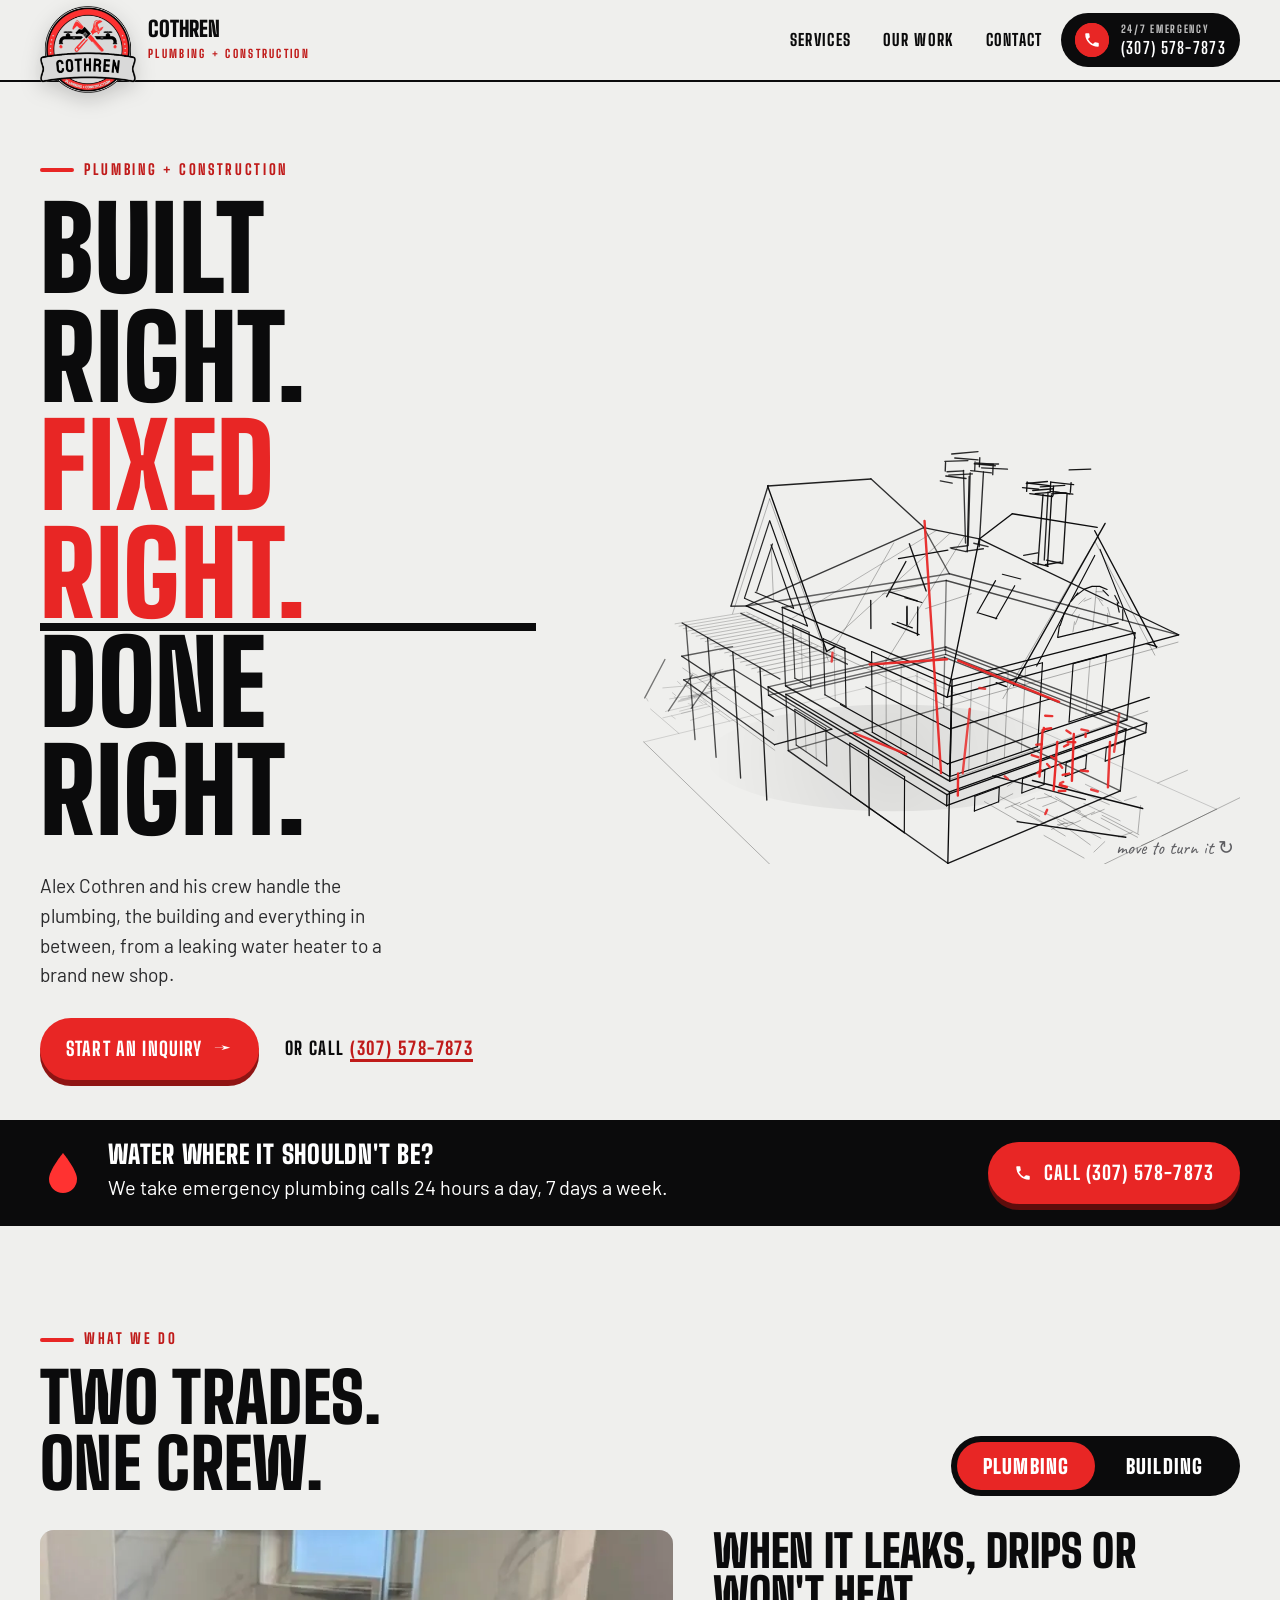
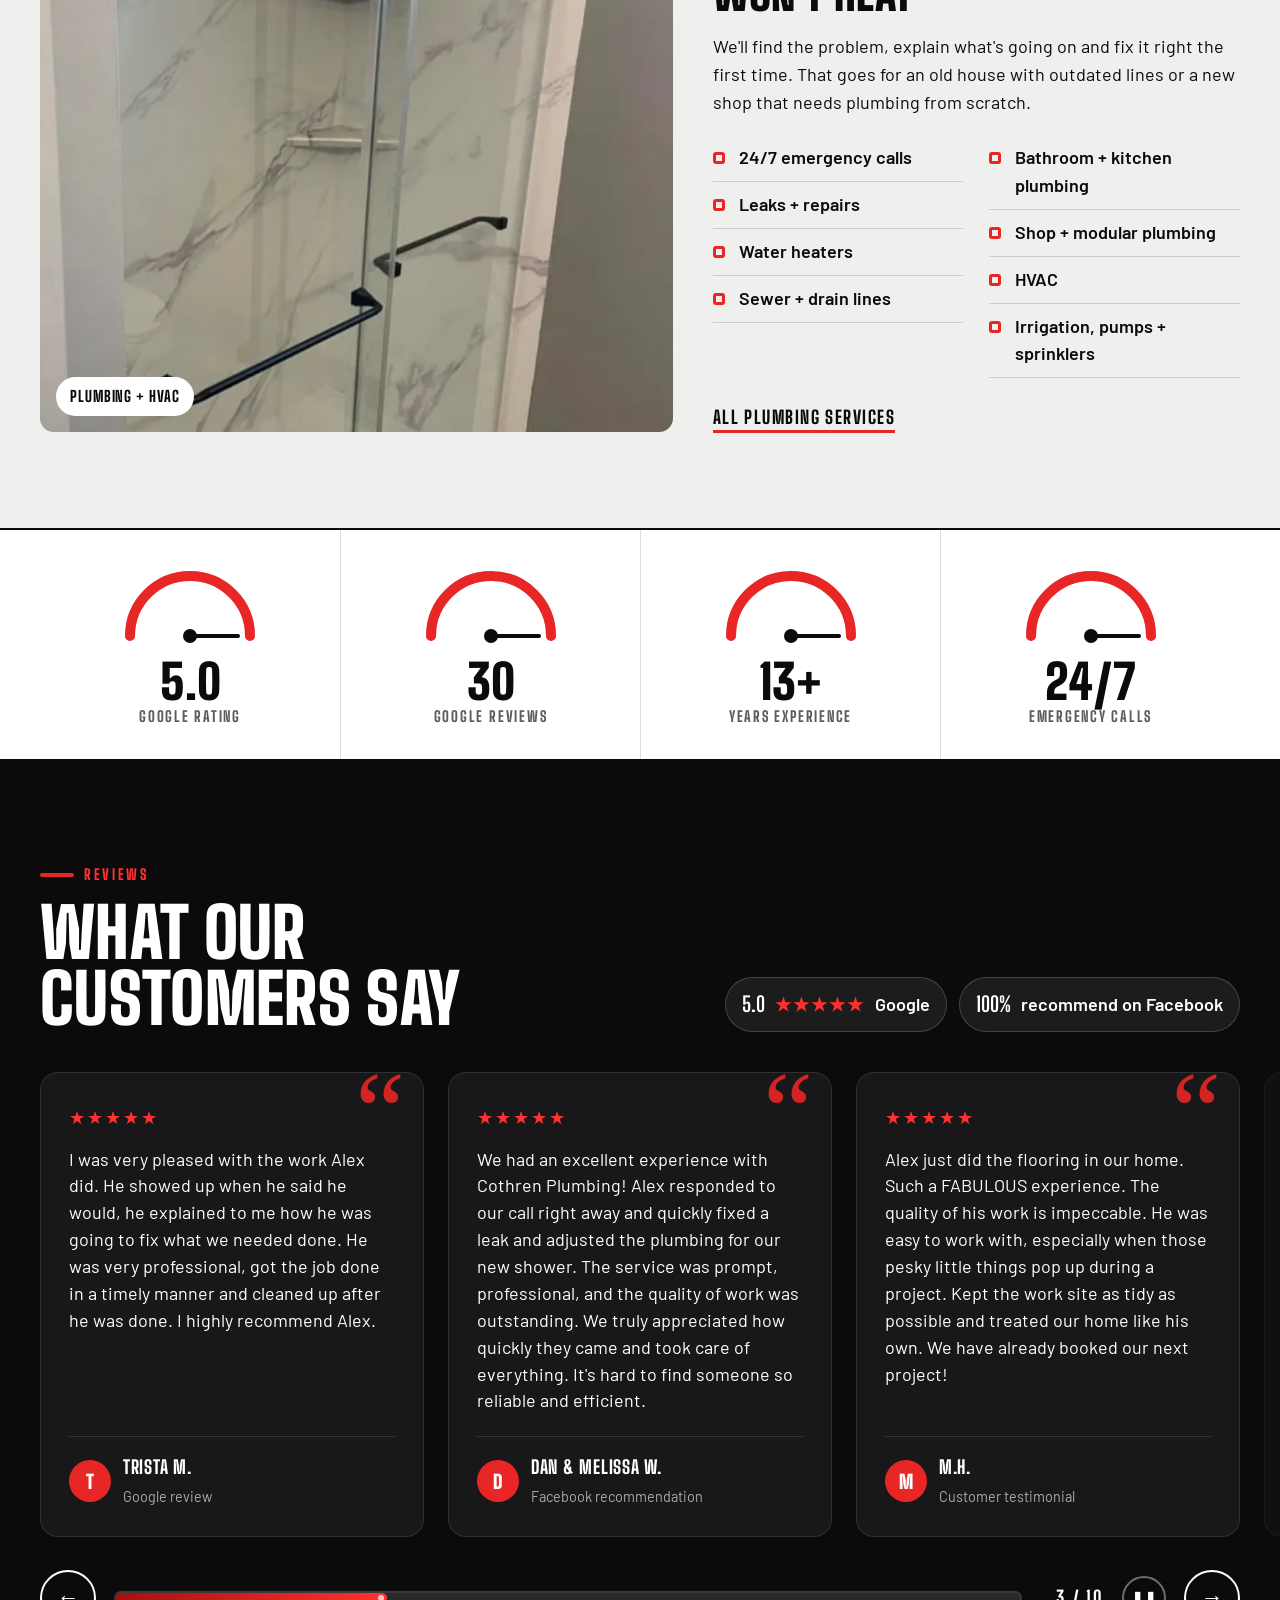
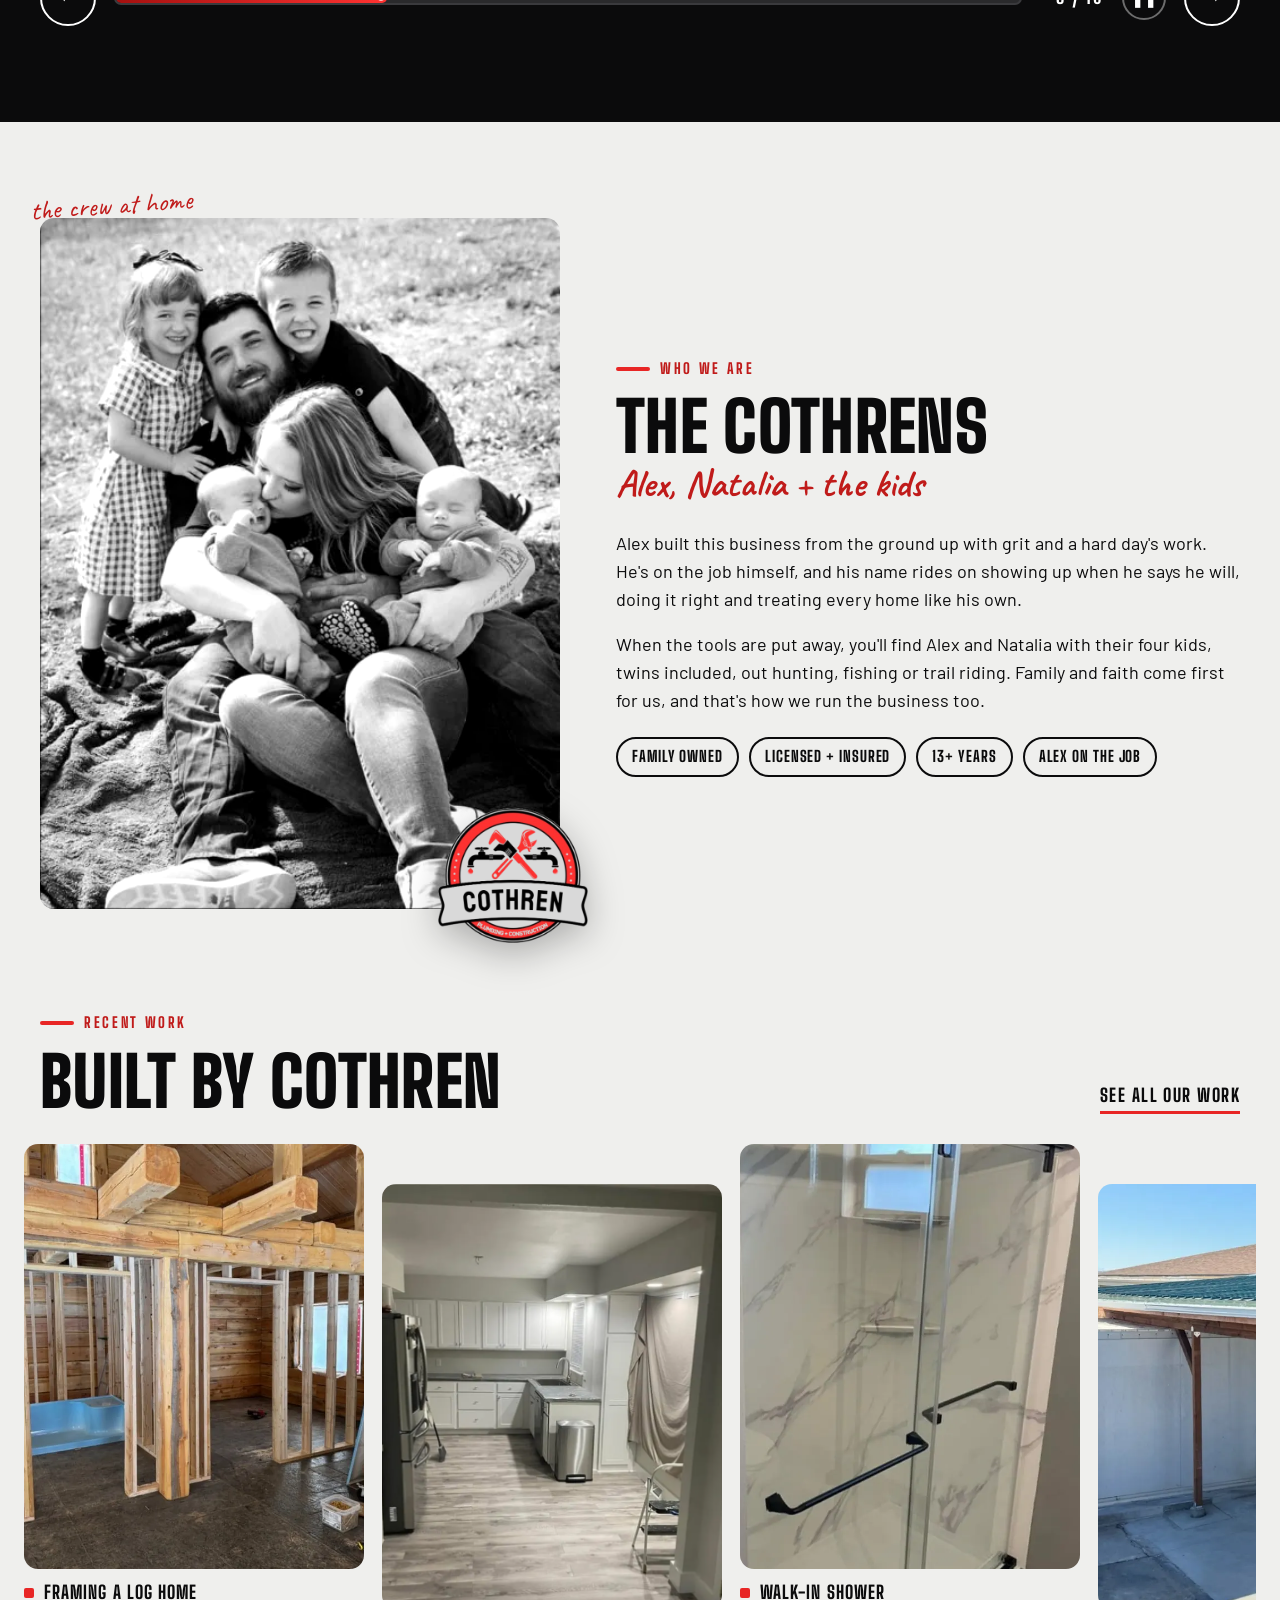
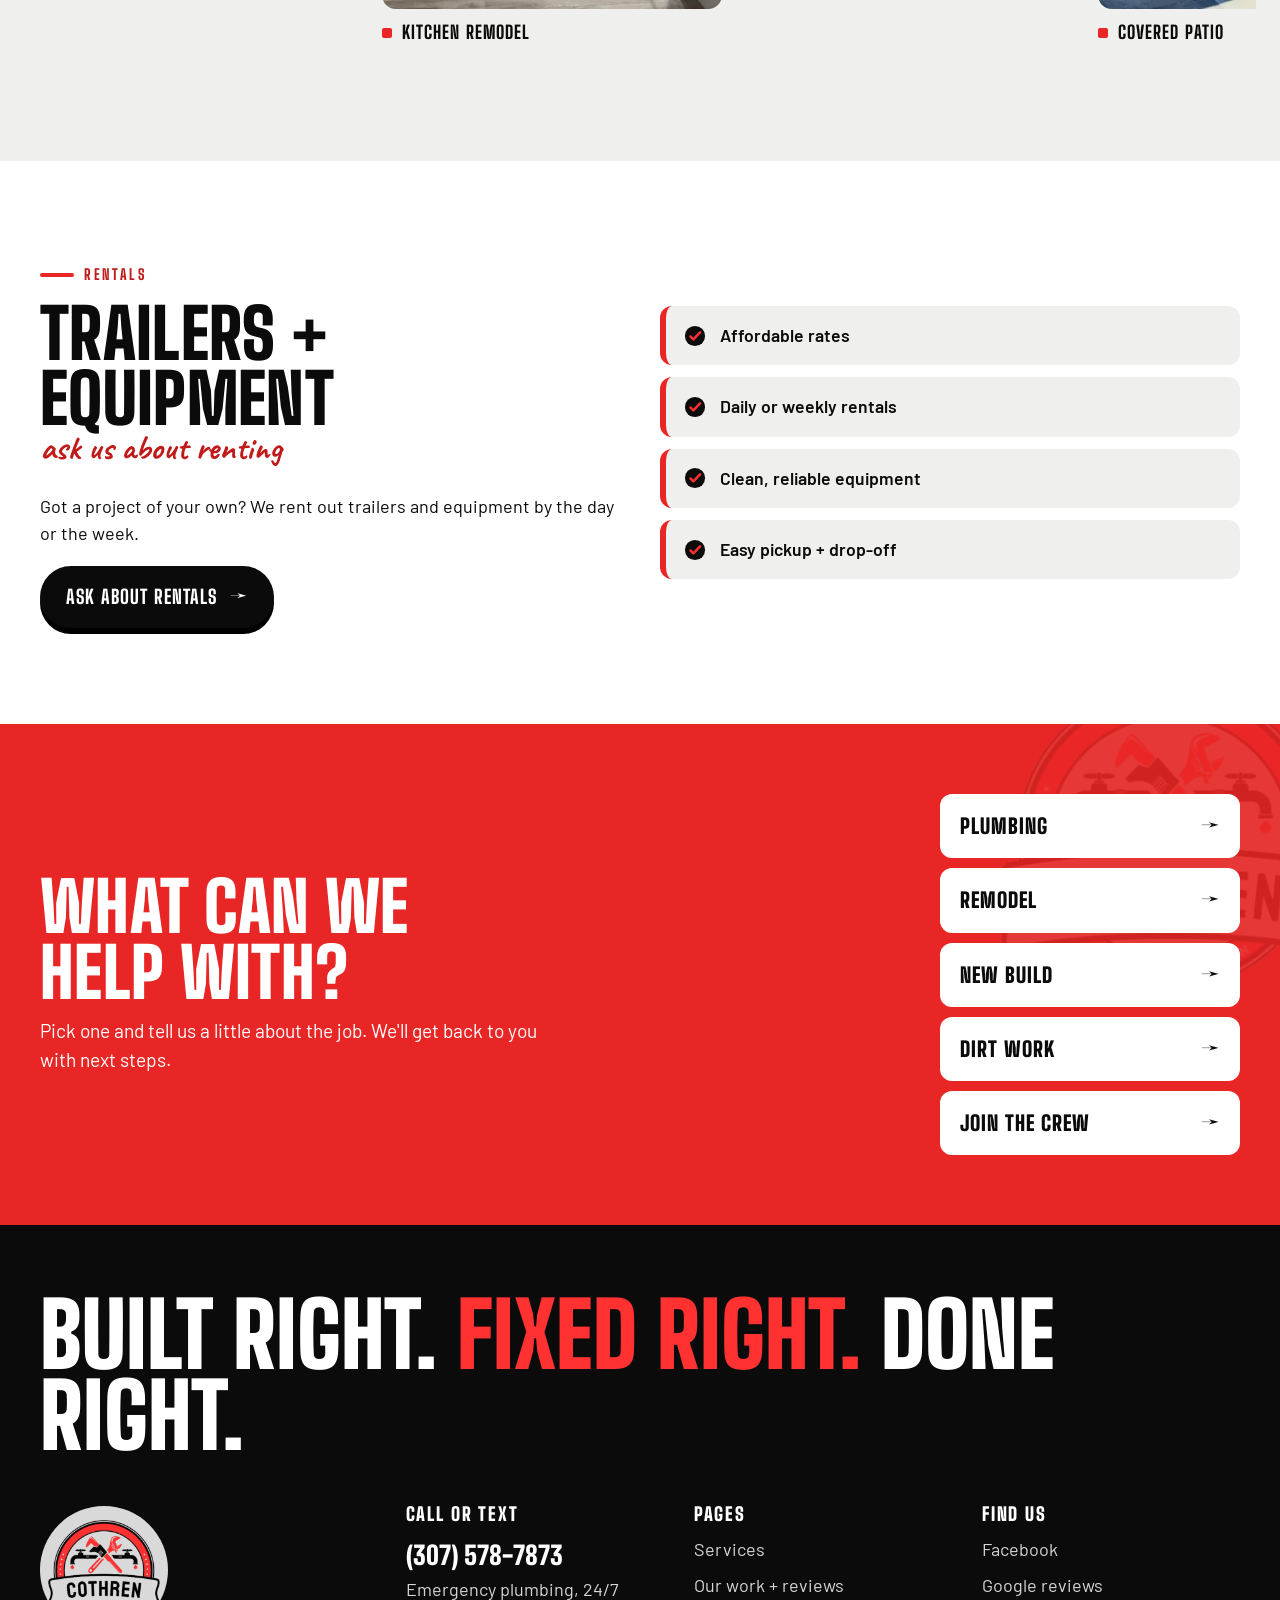
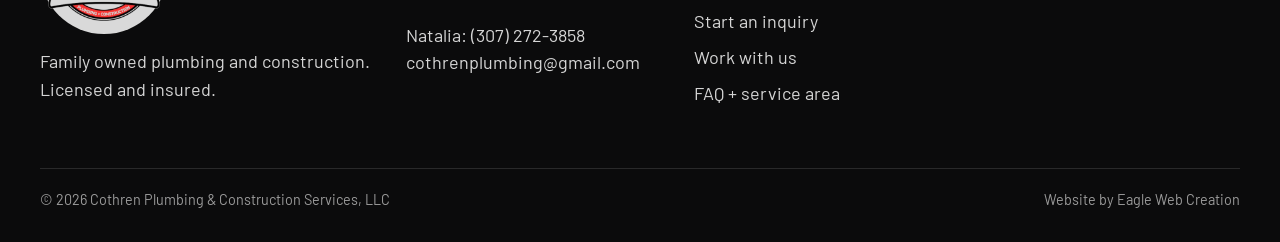
==== commit 709bd7b9: "New link preview image: Cothren logo with Built right. Fixed right. Done right. The old og:image poi" ====
--- a/index.html
+++ b/index.html
@@ -13,10 +13,10 @@
 <meta property="og:title" content="Cothren Plumbing &amp; Construction | Plumbing, Remodels and New Builds">
 <meta property="og:description" content="Plumbing, HVAC, remodels, new homes and shops, dirt work and concrete from one family owned crew. Emergency plumbing calls 24/7. Licensed and insured.">
 <meta property="og:url" content="https://cothrenplumbingandconstruction.com/">
-<meta property="og:image" content="https://cothrenplumbingandconstruction.com/images/og-cothren.jpg">
+<meta property="og:image" content="https://cothren.eaglewebcreation.com/images/og-cothren-v2.jpg">
 <meta property="og:image:width" content="1200">
 <meta property="og:image:height" content="630">
-<meta property="og:image:alt" content="Cothren Plumbing &amp; Construction badge logo with the words Built right. Fixed right. Done right.">
+<meta property="og:image:alt" content="The Cothren Plumbing &amp; Construction badge logo beside the words Built right. Fixed right. Done right.">
 <meta name="twitter:card" content="summary_large_image">
 <link rel="icon" href="/favicon.ico" sizes="any">
 <link rel="icon" href="/images/favicon-32.png" type="image/png" sizes="32x32">
